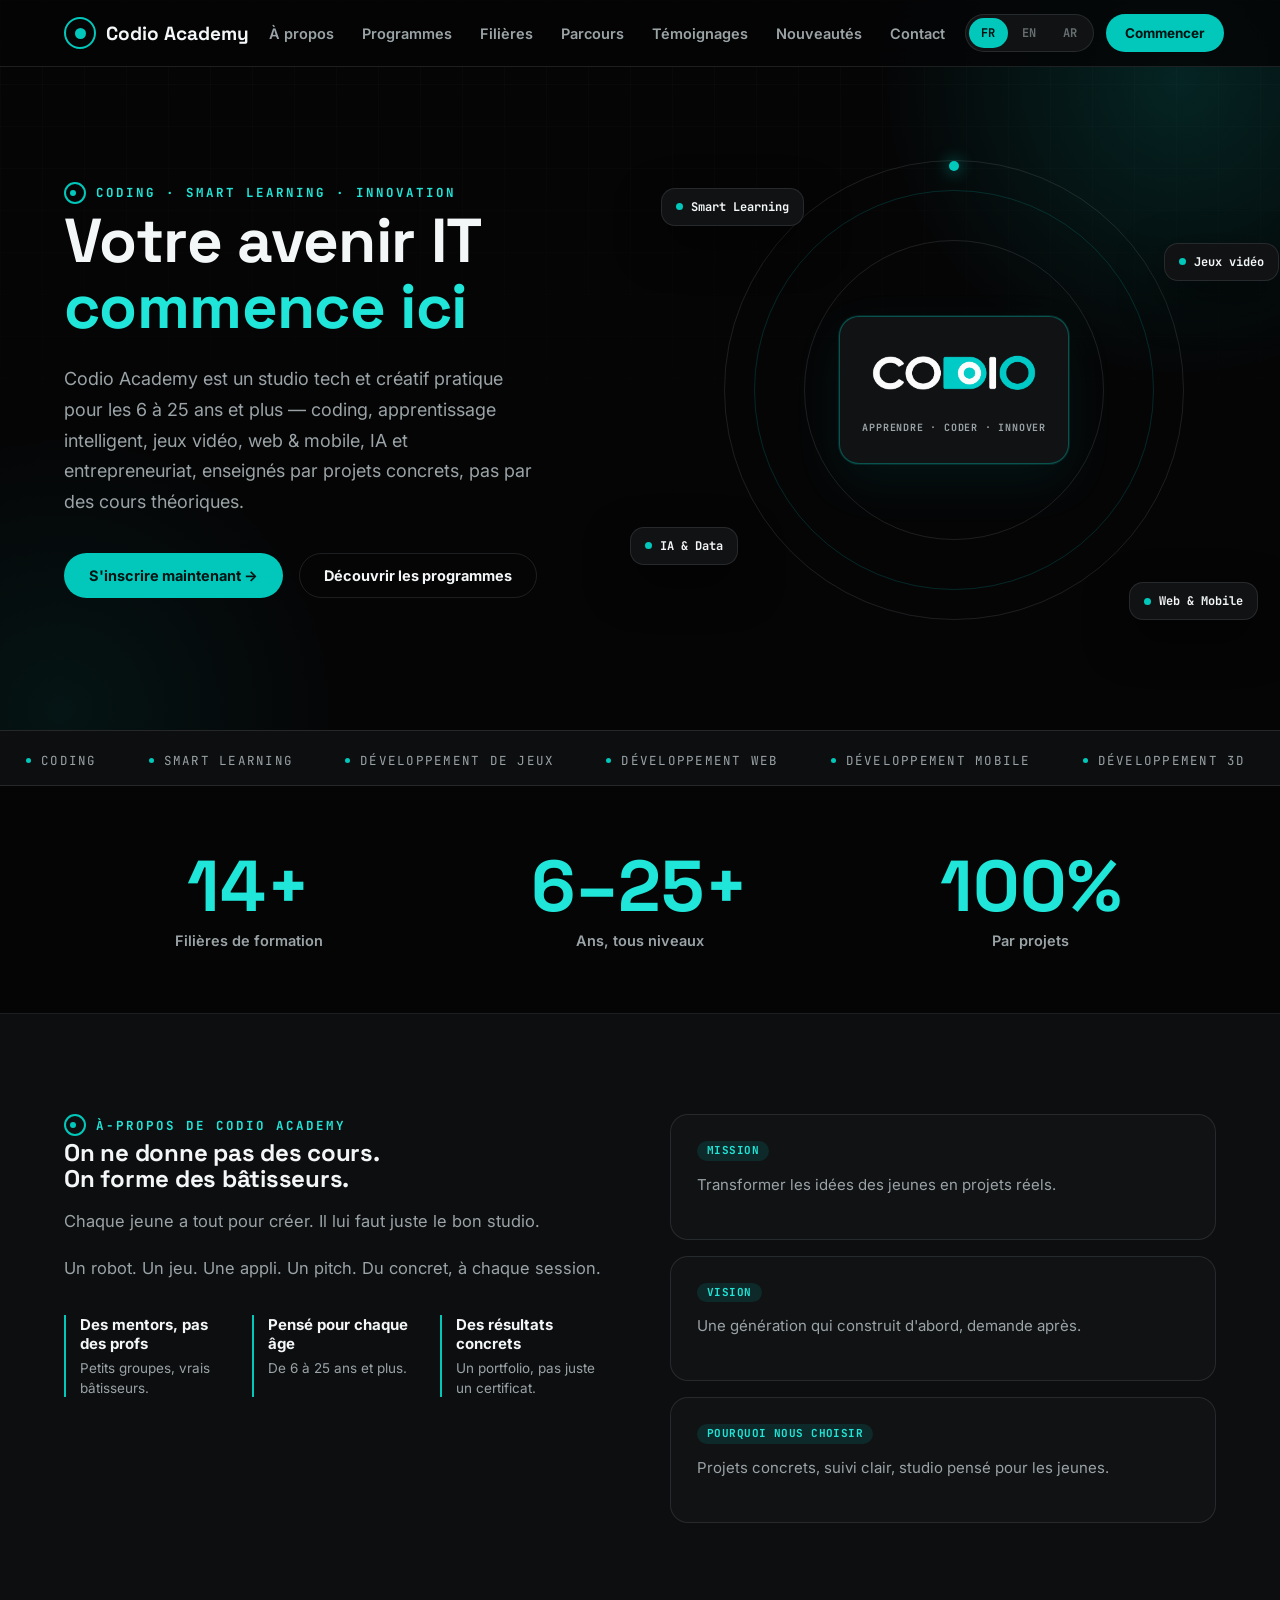
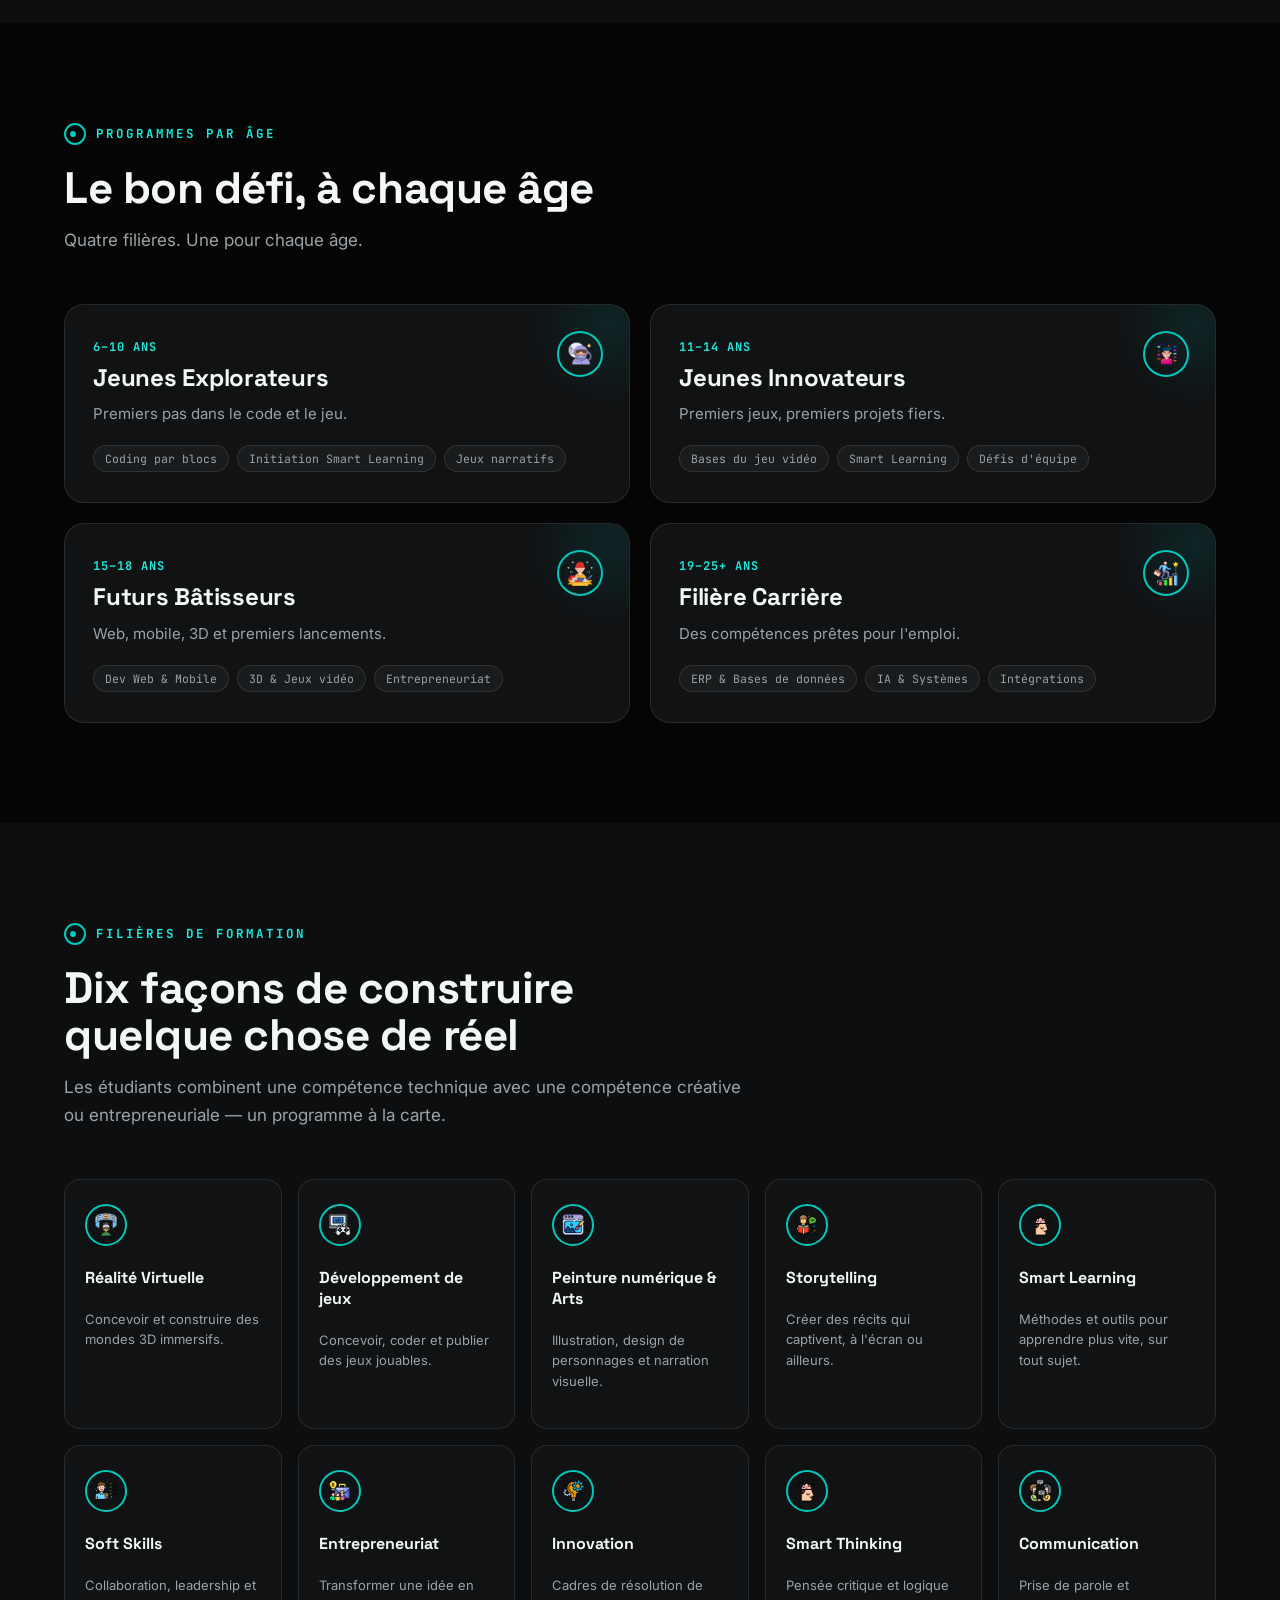
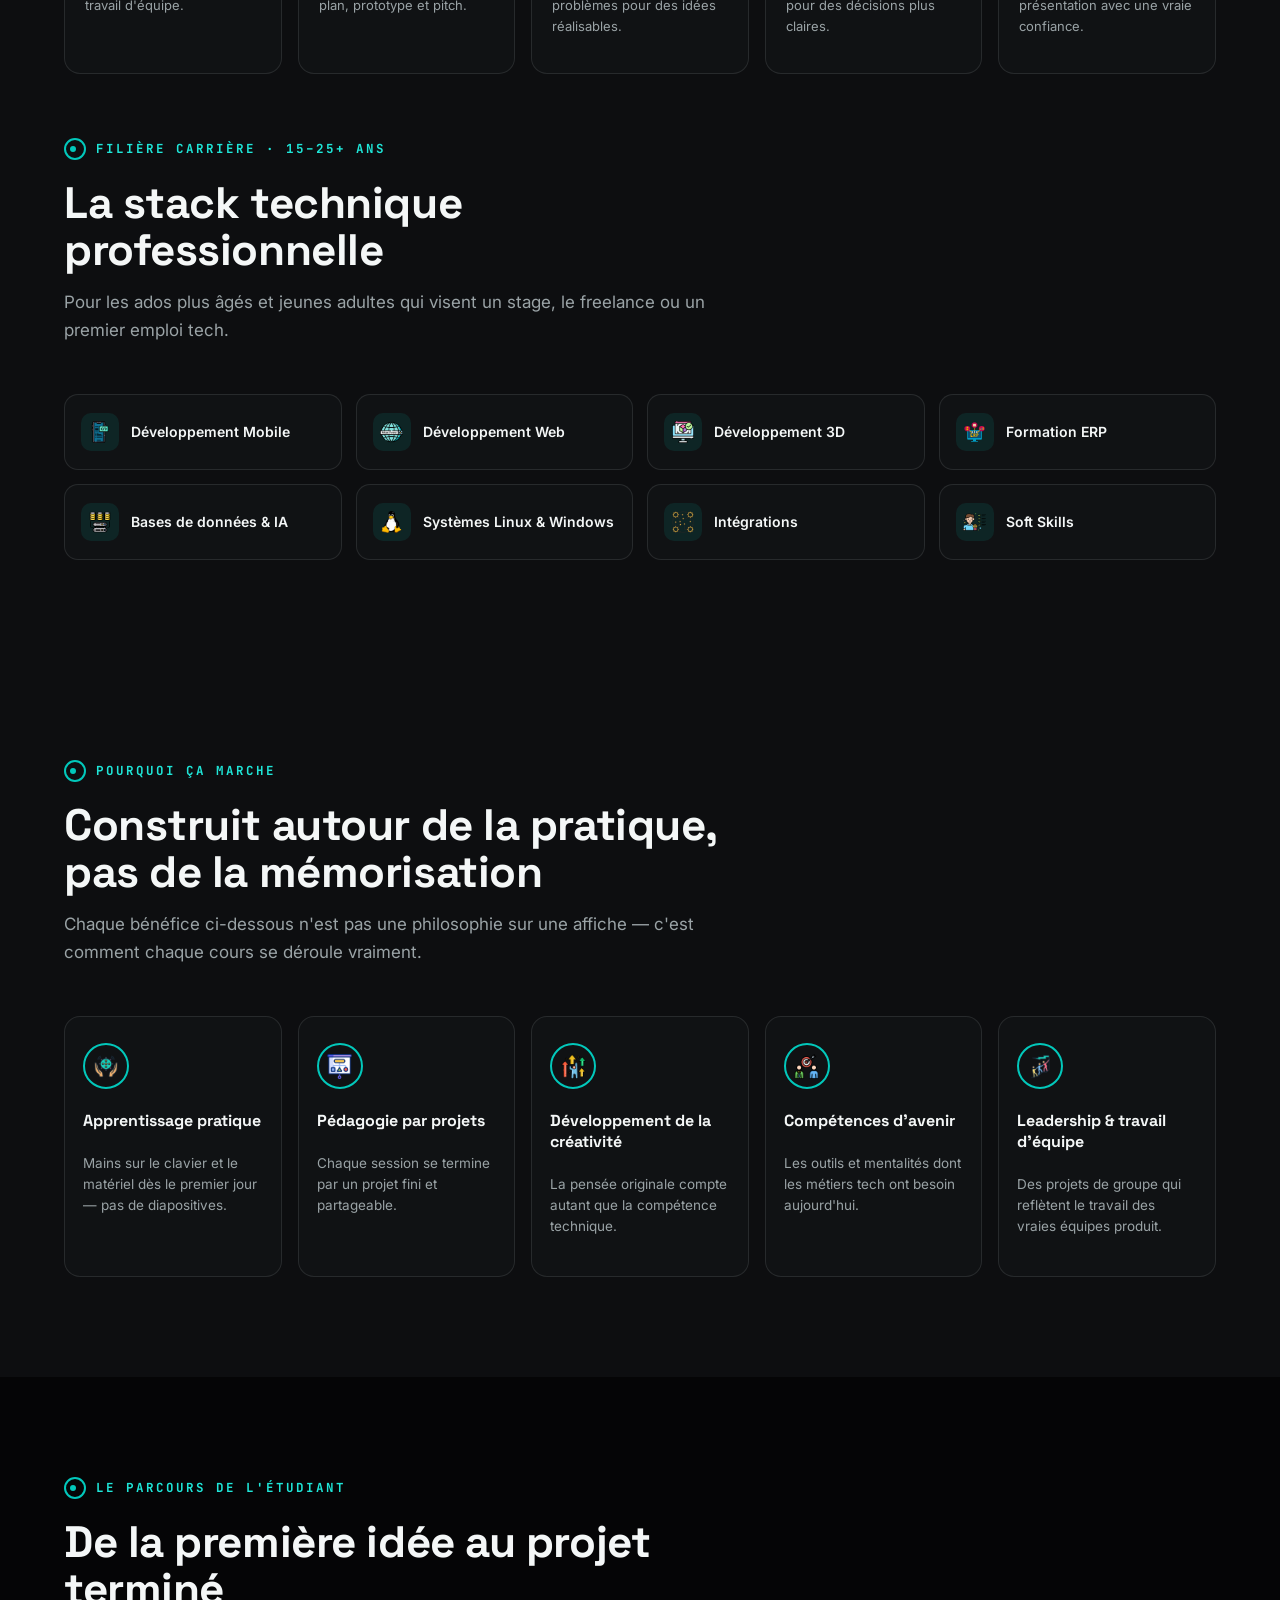
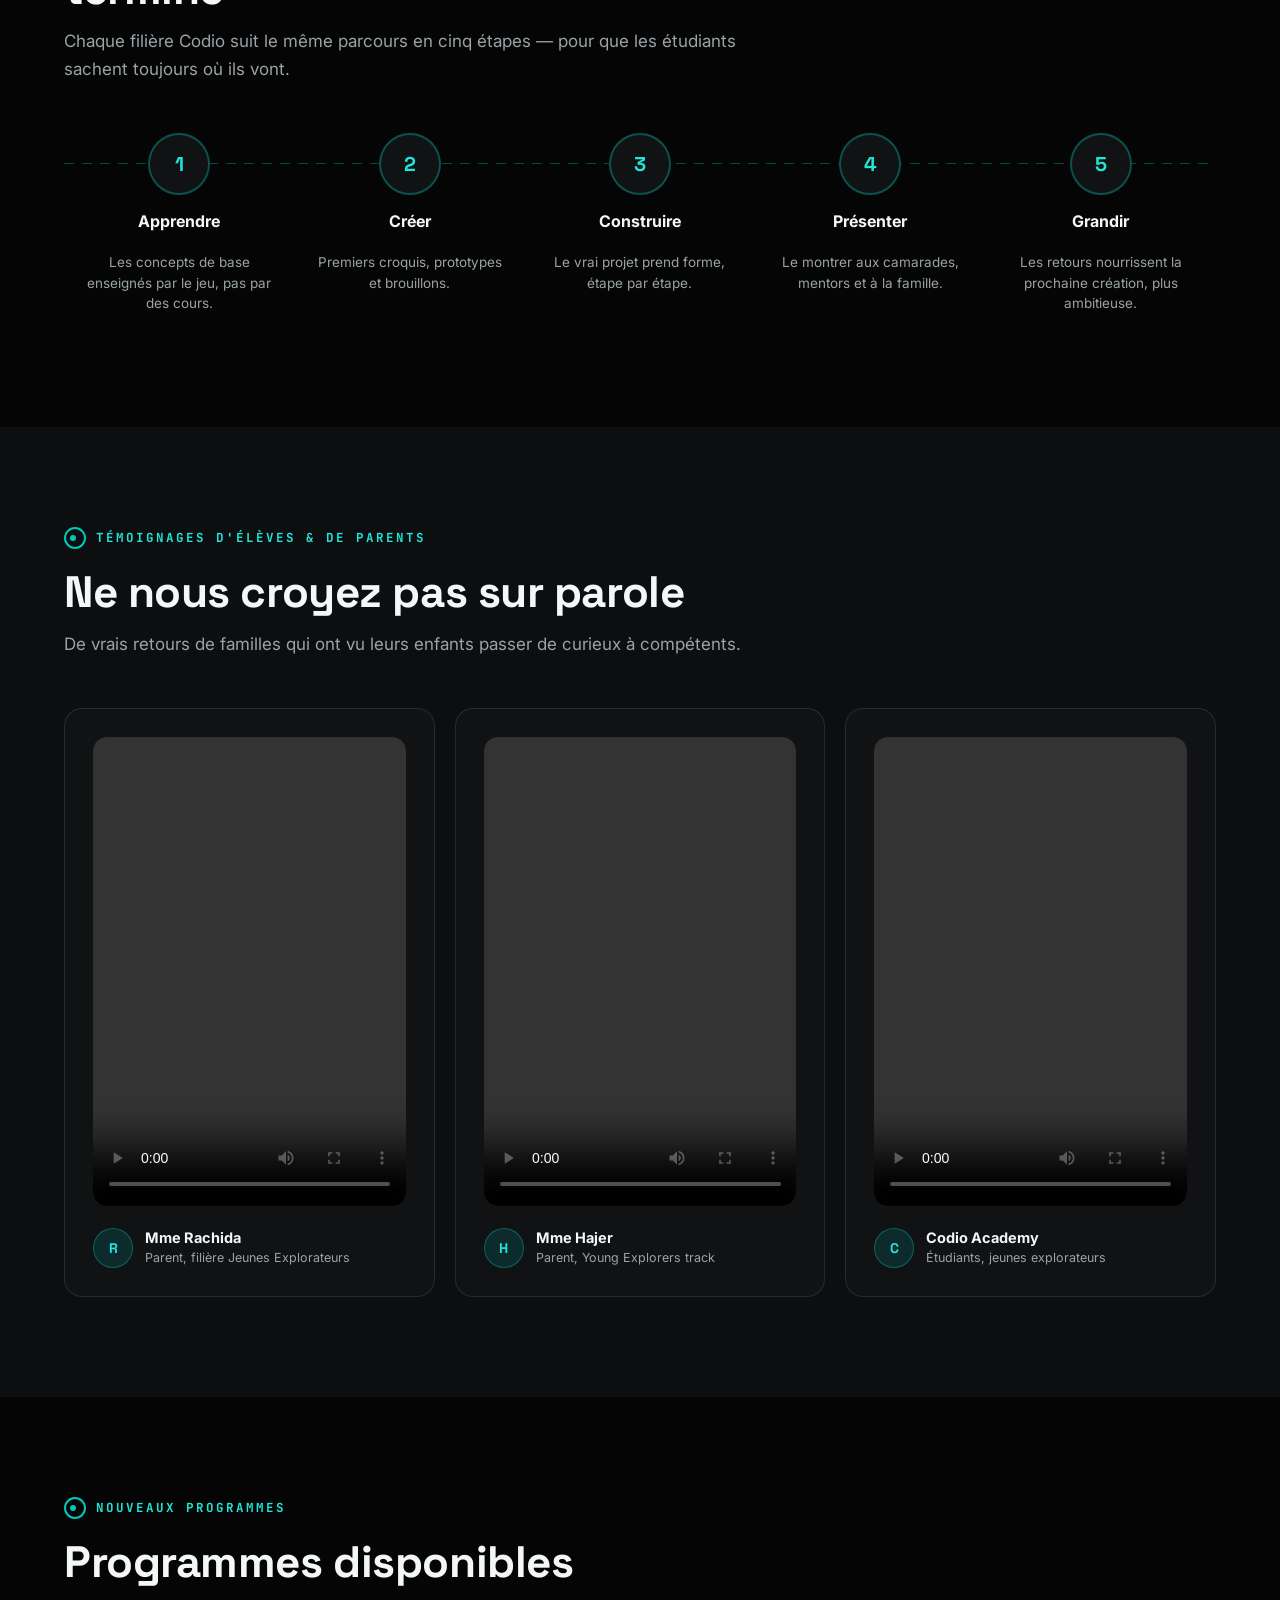
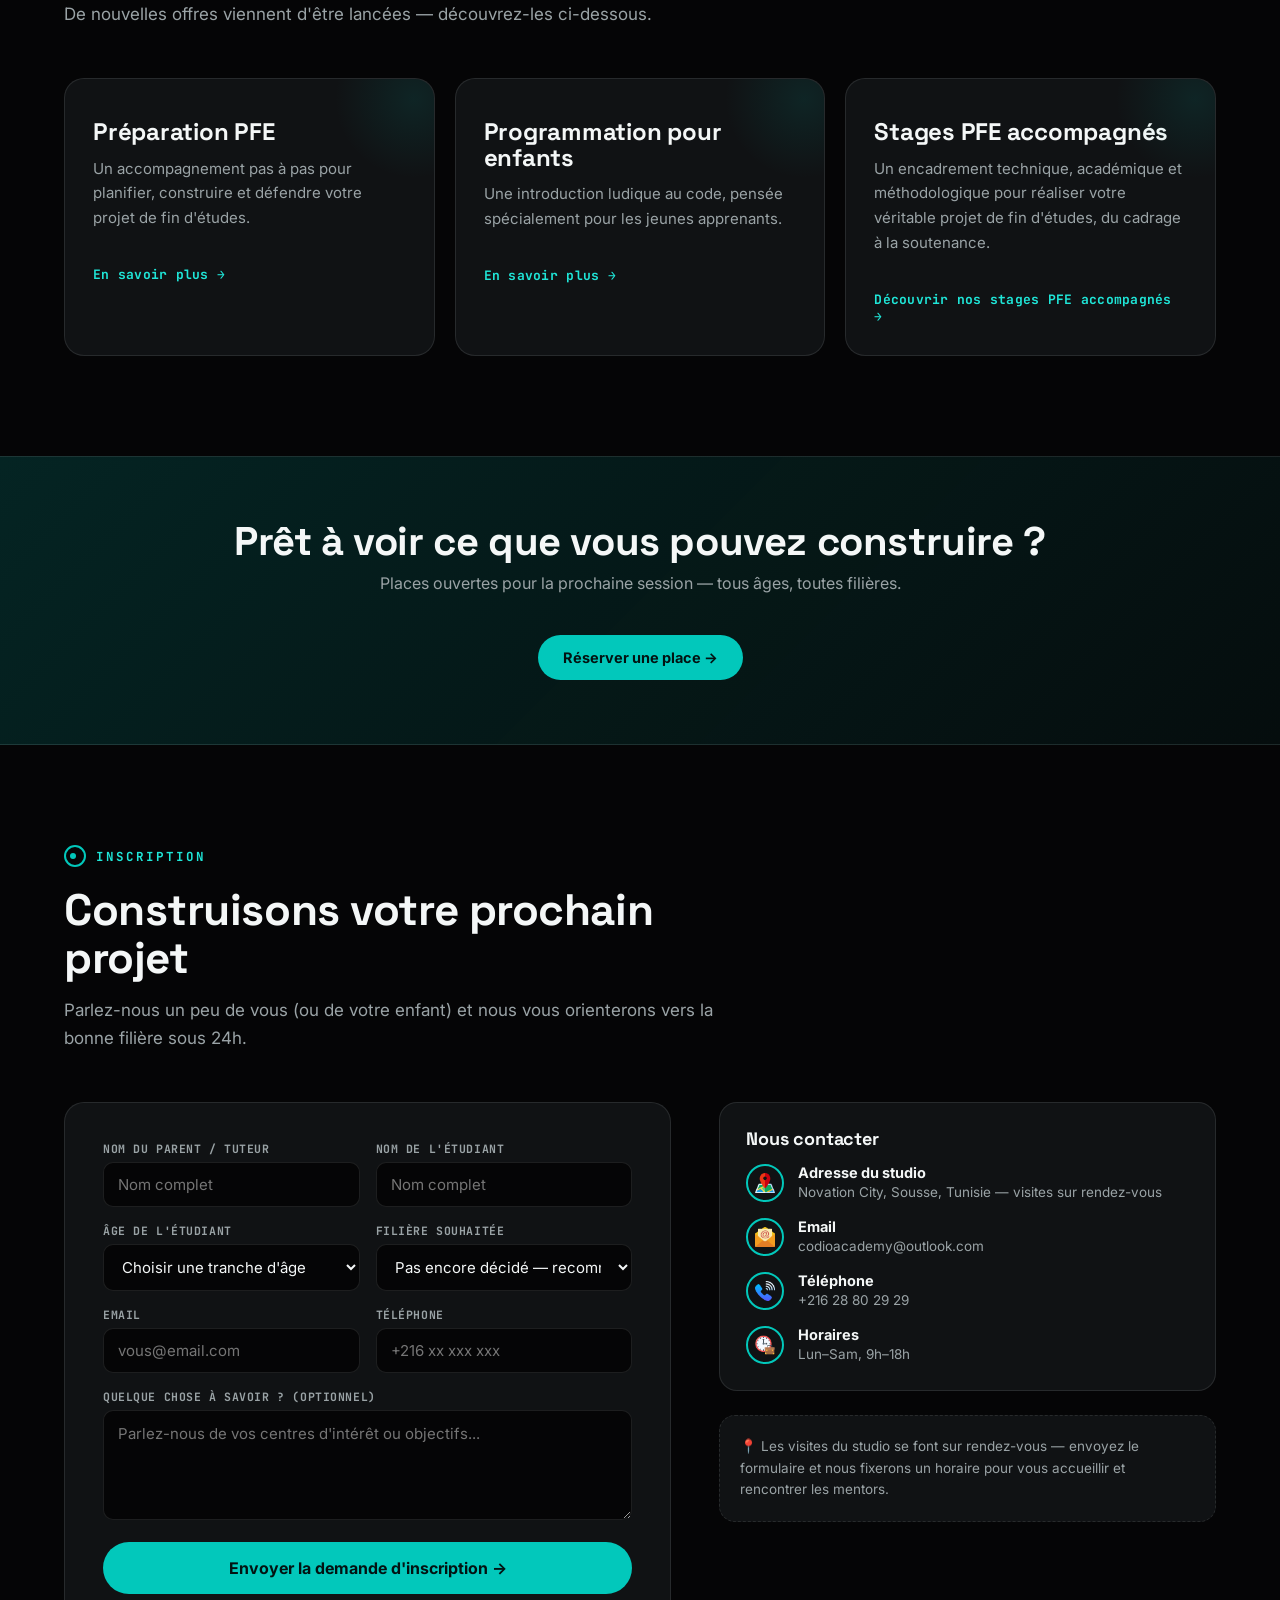
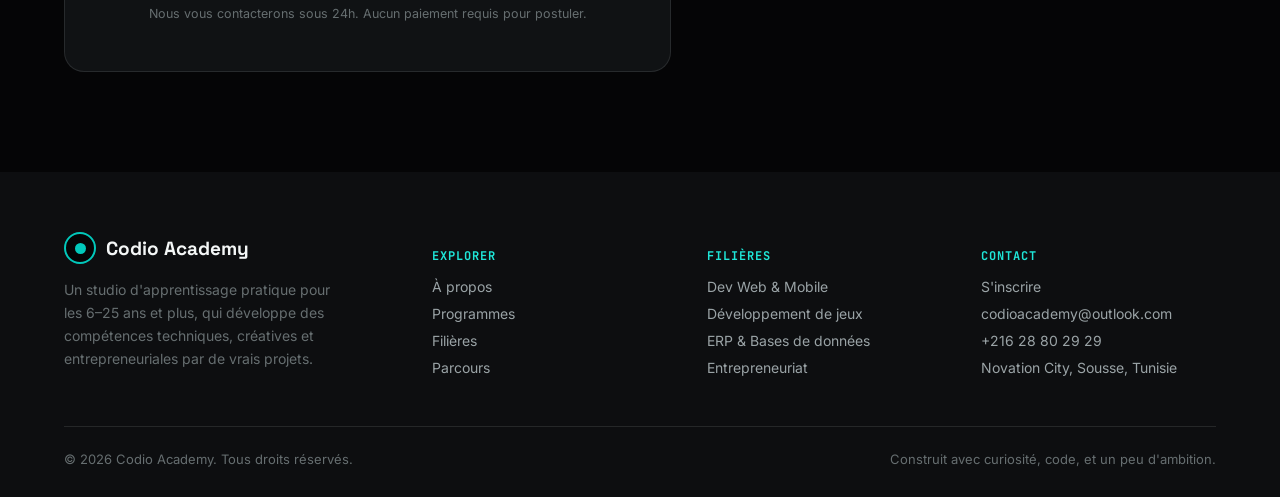
==== index.html @ 14548f7d "Initial clean commit - Codio Academy website" ====
<!DOCTYPE html>
<html lang="fr" dir="ltr">
<head>
<meta charset="UTF-8">
<meta name="viewport" content="width=device-width, initial-scale=1.0">
<title data-i18n="meta.title">Codio Academy — Learn. Code. Innovate.</title>
<meta name="description" data-i18n-content="meta.desc" content="Codio Academy: votre avenir IT commence ici. Coding, apprentissage intelligent, jeux vidéo, dev web/mobile, ERP, IA, soft skills — pour enfants, ados et jeunes adultes.">

<link rel="preconnect" href="https://fonts.googleapis.com">
<link rel="preconnect" href="https://fonts.gstatic.com" crossorigin>
<link href="https://fonts.googleapis.com/css2?family=Space+Grotesk:wght@500;600;700&family=Inter:wght@400;500;600;700;800&family=JetBrains+Mono:wght@500;700&family=Tajawal:wght@500;700;800&display=swap" rel="stylesheet">

<link rel="stylesheet" href="css/style.css">
</head>
<body>

<!-- ============ NAV ============ -->
<nav class="nav">
  <div class="nav-inner">
    <a href="#top" class="logo"><span class="mark"></span>Codio Academy</a>
    <div class="nav-links">
      <a href="#about" data-i18n="nav.about">About</a>
      <a href="#programs" data-i18n="nav.programs">Programs</a>
      <a href="#tracks" data-i18n="nav.tracks">Tracks</a>
      <a href="#journey" data-i18n="nav.journey">Journey</a>
      <a href="#testimonials" data-i18n="nav.stories">Stories</a>
      <a href="#available-programs" data-i18n="nav.avail">New Programs</a>
      <a href="#contact" data-i18n="nav.contact">Contact</a>
    </div>
    <div class="nav-cta">
      <div class="lang-switch" role="group" aria-label="Language switch">
        <button type="button" data-lang="fr" class="active">FR</button>
        <button type="button" data-lang="en">EN</button>
        <button type="button" data-lang="ar">AR</button>
      </div>
      <a href="#contact" class="btn btn-primary btn-sm" data-i18n="nav.cta">Get started</a>
      <button class="burger" id="burgerBtn" aria-label="Open menu" data-i18n-aria="nav.openMenu" aria-expanded="false">
        <span></span><span></span><span></span>
      </button>
    </div>
  </div>
</nav>

<div class="scrim" id="scrim"></div>
<div class="mobile-drawer" id="drawer">
  <button class="drawer-close" id="drawerClose" aria-label="Close menu" data-i18n-aria="nav.closeMenu">✕</button>
  <a href="#about" data-i18n="nav.about">About</a>
  <a href="#programs" data-i18n="nav.programs">Programs</a>
  <a href="#tracks" data-i18n="nav.tracks">Tracks</a>
  <a href="#journey" data-i18n="nav.journey">Journey</a>
  <a href="#testimonials" data-i18n="nav.stories">Stories</a>
  <a href="#available-programs" data-i18n="nav.avail">New Programs</a>
  <a href="#contact" data-i18n="nav.contact">Contact</a>
</div>

<!-- ============ HERO ============ -->
<header class="hero" id="top">
  <div class="grid-overlay" aria-hidden="true"></div>
  <div class="hero-glow" aria-hidden="true"></div>
  <div class="hero-glow-2" aria-hidden="true"></div>
  <div class="wrap hero-grid">
    <div>
      <span class="eyebrow" data-i18n="hero.eyebrow">Coding · Learning · Innovation</span>
      <h1 data-i18n="hero.title">Your IT future <span class="hl">starts here</span></h1>
      <p class="hero-lead" data-i18n="hero.lead">Apprendre en faisant. Coding, jeux, web, IA — pour tous les âges.</p>
      <div class="hero-ctas">
        <a href="#contact" class="btn btn-primary" data-i18n="hero.cta1">Enroll now →</a>
        <a href="#programs" class="btn btn-ghost" data-i18n="hero.cta2">Explore programs</a>
      </div>
    </div>
    <div class="hero-visual" aria-hidden="true">
      <div class="orbit-ring or-1"></div>
      <div class="orbit-ring or-2"></div>
      <div class="orbit-ring or-3"><div class="orbit-dot"></div></div>
      <div class="hero-card-stack">
        <div class="hero-wordmark-card">
          <img src="images/logo.png" alt="Codio Academy">
          <span data-i18n="hero.tagline">Learn · Code · Innovate</span>
        </div>
      </div>
      <div class="float-chip fc1"><span class="dot"></span><span data-i18n="hero.chip1">Entrepreneurship</span></div>
      <div class="float-chip fc2"><span class="dot"></span><span data-i18n="hero.chip2">Game Dev</span></div>
      <div class="float-chip fc3"><span class="dot"></span><span data-i18n="hero.chip3">AI &amp; Data</span></div>
      <div class="float-chip fc4"><span class="dot"></span><span data-i18n="hero.chip4">Web &amp; Mobile</span></div>
    </div>
  </div>
</header>

<div class="marquee" aria-hidden="true">
  <div class="marquee-track">
    <span data-i18n="m1">Coding</span><span data-i18n="m2">Entrepreneurship</span><span data-i18n="m3">Game Development</span><span data-i18n="m4">Web Development</span><span data-i18n="m5">Mobile Development</span><span data-i18n="m6">3D Development</span><span data-i18n="m7">ERP Training</span><span data-i18n="m8">Databases &amp; AI</span><span data-i18n="m9">Linux &amp; Windows Systems</span><span data-i18n="m10">Integrations</span><span data-i18n="m11">Entrepreneurship</span><span data-i18n="m12">Soft Skills</span>
    <span data-i18n="m1">Coding</span><span data-i18n="m2">Entrepreneurship</span><span data-i18n="m3">Game Development</span><span data-i18n="m4">Web Development</span><span data-i18n="m5">Mobile Development</span><span data-i18n="m6">3D Development</span><span data-i18n="m7">ERP Training</span><span data-i18n="m8">Databases &amp; AI</span><span data-i18n="m9">Linux &amp; Windows Systems</span><span data-i18n="m10">Integrations</span><span data-i18n="m11">Entrepreneurship</span><span data-i18n="m12">Soft Skills</span>
  </div></div>

<section class="stats-strip">
  <div class="wrap stats-row">
    <div class="stat-item reveal"><strong data-i18n="hero.meta1n">14+</strong><span data-i18n="hero.meta1l">Learning tracks</span></div>
    <div class="stat-item reveal"><strong data-i18n="hero.meta2n">6–25+</strong><span data-i18n="hero.meta2l">Years, every stage</span></div>
    <div class="stat-item reveal"><strong data-i18n="hero.meta3n">100%</strong><span data-i18n="hero.meta3l">Project-based</span></div>
  </div>
</section>

<!-- ============ ABOUT ============ -->
<section class="about" id="about">
  <div class="wrap">
    <div class="about-grid">
      <div class="about-copy reveal">
        <span class="eyebrow" data-i18n="about.eyebrow">About Codio Academy</span>
        <h2 data-i18n="about.h2">We don't teach lessons.<br>We build builders.</h2>
        <p data-i18n="about.p1">Codio Academy started with one belief: every learner has the raw material to become a creator — they just need the right studio, the right tools, and mentors who take their ideas seriously.</p>
        <p data-i18n="about.p2">We blend technology, creativity and entrepreneurship into one hands-on curriculum where students don't just learn how things work — they build things that work. A robot. A playable game. A working app. A pitch deck. Real output, every term.</p>
        <div class="why-row">
          <div class="why-item"><strong data-i18n="about.why1t">Mentors, not lecturers</strong><span data-i18n="about.why1d">Small groups guided by builders who ship real projects themselves.</span></div>
          <div class="why-item"><strong data-i18n="about.why2t">Made for every age</strong><span data-i18n="about.why2d">Curriculum that grows in depth from age 6 all the way to 25+.</span></div>
          <div class="why-item"><strong data-i18n="about.why3t">Outcomes you can see</strong><span data-i18n="about.why3d">Every track ends in a portfolio piece, not just a certificate.</span></div>
        </div>
      </div>
      <div class="mv-cards reveal">
        <div class="mv-card">
          <h3><span class="tag" data-i18n="about.mission">Mission</span></h3>
          <p data-i18n="about.missionP">To equip the next generation with the technical, creative and entrepreneurial skills to turn their ideas into real, working projects — and the confidence to keep building beyond the classroom.</p>
        </div>
        <div class="mv-card">
          <h3><span class="tag" data-i18n="about.vision">Vision</span></h3>
          <p data-i18n="about.visionP">A generation of young creators, founders and innovators across the region who learned to build first, and ask permission second.</p>
        </div>
        <div class="mv-card">
          <h3><span class="tag" data-i18n="about.why">Why families choose us</span></h3>
          <p data-i18n="about.whyP">Project-based terms, age-matched tracks, transparent progress updates for parents, and a studio environment built specifically for young creators — not a scaled-down adult classroom.</p>
        </div>
      </div>
    </div>
  </div>
</section>

<!-- ============ PROGRAMS BY AGE ============ -->
<section id="programs">
  <div class="wrap">
    <div class="section-head reveal">
      <span class="eyebrow" data-i18n="prog.eyebrow">Programs by age group</span>
      <h2 data-i18n="prog.h2">The right challenge, at every age</h2>
      <p data-i18n="prog.p">Four tracks, each rebuilt from the ground up for how that age actually learns best — from first clicks to job-ready skills.</p>
    </div>
    <div class="programs-row">
      <div class="prog-card reveal">
        <span class="ring-ico"><img src="images/kids-explorers.png" alt="" loading="lazy"></span>
        <span class="prog-age" data-i18n="prog.c1age">Ages 6–10</span>
        <h3 data-i18n="prog.c1title">Young Explorers</h3>
        <p data-i18n="prog.c1p">Playful first steps into code, Entrepreneurship and storytelling. Big imagination, simple tools, lots of color and lots of "I made this!" moments.</p>
        <div class="prog-tags">
          <span data-i18n="prog.c1t1">Block coding</span><span data-i18n="prog.c1t2">Intro Entrepreneurship</span><span data-i18n="prog.c1t3">Story games</span>
        </div>
      </div>
      <div class="prog-card reveal">
        <span class="ring-ico"><img src="images/young-innovators.png" alt="" loading="lazy"></span>
        <span class="prog-age" data-i18n="prog.c2age">Ages 11–14</span>
        <h3 data-i18n="prog.c2title">Young Innovators</h3>
        <p data-i18n="prog.c2p">Real coding, first game builds, and first Entrepreneurship challenges. Pre-teens start shipping things they're genuinely proud to show friends.</p>
        <div class="prog-tags">
          <span data-i18n="prog.c2t1">Game dev basics</span><span data-i18n="prog.c2t2">Entrepreneurship</span><span data-i18n="prog.c2t3">Team challenges</span>
        </div>
      </div>
      <div class="prog-card reveal">
        <span class="ring-ico"><img src="images/future-builders.png" alt="" loading="lazy"></span>
        <span class="prog-age" data-i18n="prog.c3age">Ages 15–18</span>
        <h3 data-i18n="prog.c3title">Future Builders</h3>
        <p data-i18n="prog.c3p">Web &amp; mobile development, 3D and game dev, first databases — plus the soft skills and entrepreneurship mindset that turn ideas into real launches.</p>
        <div class="prog-tags">
          <span data-i18n="prog.c3t1">Web &amp; Mobile Dev</span><span data-i18n="prog.c3t2">3D &amp; Game Dev</span><span data-i18n="prog.c3t3">Entrepreneurship</span>
        </div>
      </div>
      <div class="prog-card reveal">
        <span class="ring-ico"><img src="images/career-track.png" alt="" loading="lazy"></span>
        <span class="prog-age" data-i18n="prog.c4age">Ages 19–25+</span>
        <h3 data-i18n="prog.c4title">Career Track</h3>
        <p data-i18n="prog.c4p">Job-ready technical depth: ERP systems, databases &amp; AI, Linux/Windows administration, system integrations — built for internships, freelancing, and first hires.</p>
        <div class="prog-tags">
          <span data-i18n="prog.c4t1">ERP &amp; Databases</span><span data-i18n="prog.c4t2">AI &amp; Systems</span><span data-i18n="prog.c4t3">Integrations</span>
        </div>
      </div>
    </div>
  </div>
</section>

<!-- ============ TRACKS ============ -->
<section class="about" id="tracks">
  <div class="wrap">
    <div class="section-head reveal">
      <span class="eyebrow" data-i18n="tracks.eyebrow">Learning tracks</span>
      <h2 data-i18n="tracks.h2">Ten ways to build something real</h2>
      <p data-i18n="tracks.p">Students mix a technical skill with a creative or entrepreneurial one — a build-your-own curriculum.</p>
    </div>
    <div class="tracks-grid">
      <div class="track-card reveal"><span class="ring-ico"><img src="images/virtual-reality.png" alt="" loading="lazy"></span><h4 data-i18n="tracks.t1">Virtual Reality</h4><p data-i18n="tracks.t1d">Design and build immersive 3D worlds and experiences.</p></div>
      <div class="track-card reveal"><span class="ring-ico"><img src="images/game-development.png" alt="" loading="lazy"></span><h4 data-i18n="tracks.t2">Game Development</h4><p data-i18n="tracks.t2d">Design, code, and ship playable games from scratch.</p></div>
      <div class="track-card reveal"><span class="ring-ico"><img src="images/digital-painting.png" alt="" loading="lazy"></span><h4 data-i18n="tracks.t3">Digital Painting &amp; Arts</h4><p data-i18n="tracks.t3d">Illustration, character design, and creative visual storytelling.</p></div>
      <div class="track-card reveal"><span class="ring-ico"><img src="images/storytelling.png" alt="" loading="lazy"></span><h4 data-i18n="tracks.t4">Storytelling</h4><p data-i18n="tracks.t4d">Craft narratives that hook an audience, on screen or off.</p></div>
      <div class="track-card reveal"><span class="ring-ico"><img src="images/smart-thinking.png" alt="" loading="lazy"></span><h4 data-i18n="tracks.t5">Smart Learning</h4><p data-i18n="tracks.t5d">Study methods and tools that make learning anything faster.</p></div>
      <div class="track-card reveal"><span class="ring-ico"><img src="images/soft-skills.png" alt="" loading="lazy"></span><h4 data-i18n="tracks.t6">Soft Skills</h4><p data-i18n="tracks.t6d">Collaboration, leadership, and working well with others.</p></div>
      <div class="track-card reveal"><span class="ring-ico"><img src="images/entrepreneurship.png" alt="" loading="lazy"></span><h4 data-i18n="tracks.t7">Entrepreneurship</h4><p data-i18n="tracks.t7d">Turn an idea into a plan, a prototype, and a pitch.</p></div>
      <div class="track-card reveal"><span class="ring-ico"><img src="images/innovation.png" alt="" loading="lazy"></span><h4 data-i18n="tracks.t8">Innovation</h4><p data-i18n="tracks.t8d">Problem-solving frameworks for original, workable ideas.</p></div>
      <div class="track-card reveal"><span class="ring-ico"><img src="images/smart-thinking.png" alt="" loading="lazy"></span><h4 data-i18n="tracks.t9">Smart Thinking</h4><p data-i18n="tracks.t9d">Critical thinking and logic for sharper decisions.</p></div>
      <div class="track-card reveal"><span class="ring-ico"><img src="images/communication-skills.png" alt="" loading="lazy"></span><h4 data-i18n="tracks.t10">Communication Skills</h4><p data-i18n="tracks.t10d">Public speaking and presenting with real confidence.</p></div>
    </div>

    <div class="section-head reveal" style="margin-top:64px;">
      <span class="eyebrow" data-i18n="stack.eyebrow">Career track · Ages 15–25+</span>
      <h2 data-i18n="stack.h2">The professional tech stack</h2>
      <p data-i18n="stack.p">For older teens and young adults heading into internships, freelancing, or their first tech job.</p>
    </div>
    <div class="stack-grid">
      <div class="stack-chip reveal"><span class="ico"><img src="images/mobile-development.png" alt="" loading="lazy"></span><span data-i18n="stack.s1">Mobile Development</span></div>
      <div class="stack-chip reveal"><span class="ico"><img src="images/web-development.png" alt="" loading="lazy"></span><span data-i18n="stack.s2">Web Development</span></div>
      <div class="stack-chip reveal"><span class="ico"><img src="images/3d-development.png" alt="" loading="lazy"></span><span data-i18n="stack.s3">3D Development</span></div>
      <div class="stack-chip reveal"><span class="ico"><img src="images/erp-training.png" alt="" loading="lazy"></span><span data-i18n="stack.s4">ERP Training</span></div>
      <div class="stack-chip reveal"><span class="ico"><img src="images/databases-ia.png" alt="" loading="lazy"></span><span data-i18n="stack.s5">Databases &amp; AI</span></div>
      <div class="stack-chip reveal"><span class="ico"><img src="images/operating-systems.png" alt="" loading="lazy"></span><span data-i18n="stack.s6">Linux &amp; Windows Systems</span></div>
      <div class="stack-chip reveal"><span class="ico"><img src="images/integrations.png" alt="" loading="lazy"></span><span data-i18n="stack.s7">Integrations</span></div>
      <div class="stack-chip reveal"><span class="ico"><img src="images/soft-skills.png" alt="" loading="lazy"></span><span data-i18n="stack.s8">Soft Skills</span></div>
    </div>
  </div>
</section>

<!-- ============ BENEFITS ============ -->
<section class="benefits">
  <div class="wrap">
    <div class="section-head reveal">
      <span class="eyebrow" data-i18n="ben.eyebrow">Why it works</span>
      <h2 data-i18n="ben.h2">Built around doing, not memorizing</h2>
      <p data-i18n="ben.p">Every benefit below isn't a teaching philosophy on a poster — it's how every single class actually runs.</p>
    </div>
    <div class="benefit-grid">
      <div class="benefit-card reveal"><span class="ring-ico"><img src="images/hands-on-learning.png" alt="" loading="lazy"></span><h4 data-i18n="ben.b1">Hands-on learning</h4><p data-i18n="ben.b1d">Hands on keyboards and hardware from day one — not slides.</p></div>
      <div class="benefit-card reveal"><span class="ring-ico"><img src="images/project-based-education.png" alt="" loading="lazy"></span><h4 data-i18n="ben.b2">Project-based education</h4><p data-i18n="ben.b2d">Every term ends with a finished, shareable project.</p></div>
      <div class="benefit-card reveal"><span class="ring-ico"><img src="images/creativity-development.png" alt="" loading="lazy"></span><h4 data-i18n="ben.b3">Creativity development</h4><p data-i18n="ben.b3d">Original thinking is graded as highly as technical skill.</p></div>
      <div class="benefit-card reveal"><span class="ring-ico"><img src="images/future-ready-skills.png" alt="" loading="lazy"></span><h4 data-i18n="ben.b4">Future-ready skills</h4><p data-i18n="ben.b4d">The exact tools and mindsets today's tech careers need.</p></div>
      <div class="benefit-card reveal"><span class="ring-ico"><img src="images/leadership-teamwork.png" alt="" loading="lazy"></span><h4 data-i18n="ben.b5">Leadership &amp; teamwork</h4><p data-i18n="ben.b5d">Group builds that mirror how real product teams work.</p></div>
    </div>
  </div>
</section>

<!-- ============ STUDENT JOURNEY ============ -->
<section id="journey">
  <div class="wrap">
    <div class="section-head reveal">
      <span class="eyebrow" data-i18n="journey.eyebrow">The student journey</span>
      <h2 data-i18n="journey.h2">From first idea to finished project</h2>
      <p data-i18n="journey.p">Every Codio track follows the same five-step arc — so students always know what's next, and what they're working toward.</p>
    </div>
    <div class="journey-row">
      <div class="journey-line" aria-hidden="true"></div>
      <div class="journey-step reveal"><div class="journey-num">1</div><h4 data-i18n="journey.s1">Learn</h4><p data-i18n="journey.s1d">Core concepts taught through play, not lectures.</p></div>
      <div class="journey-step reveal"><div class="journey-num">2</div><h4 data-i18n="journey.s2">Create</h4><p data-i18n="journey.s2d">First sketches, prototypes and rough drafts.</p></div>
      <div class="journey-step reveal"><div class="journey-num">3</div><h4 data-i18n="journey.s3">Build</h4><p data-i18n="journey.s3d">The real project takes shape, piece by piece.</p></div>
      <div class="journey-step reveal"><div class="journey-num">4</div><h4 data-i18n="journey.s4">Present</h4><p data-i18n="journey.s4d">Show it to classmates, mentors, and family.</p></div>
      <div class="journey-step reveal"><div class="journey-num">5</div><h4 data-i18n="journey.s5">Grow</h4><p data-i18n="journey.s5d">Feedback fuels the next, more ambitious build.</p></div>
    </div>
  </div>
</section>

<!-- ============ TESTIMONIALS ============ -->
<section class="testimonials" id="testimonials">
  <div class="wrap">
    <div class="section-head reveal">
      <span class="eyebrow" data-i18n="testi.eyebrow">Student &amp; parent stories</span>
      <h2 data-i18n="testi.h2">Don't take our word for it</h2>
      <p data-i18n="testi.p">Real feedback from families who've watched their kids go from curious to capable.</p>
    </div>
    <div class="testi-row">
      <div class="testi-card reveal">
        <div class="testi-video-wrap">
          <video class="testi-video" controls preload="metadata" playsinline>
            <source src="videos/story1.mov" type="video/mp4">
          </video>
        </div>
        <div class="testi-person">
          <div class="testi-avatar">R</div>
          <div><strong data-i18n="testi.p1n">Mme Rachida</strong><span data-i18n="testi.p1r">Parent, Young Explorers track</span></div>
        </div>
      </div>
      <div class="testi-card reveal">
        <div class="testi-video-wrap">
          <video class="testi-video" controls preload="metadata" playsinline>
            <source src="videos/story2.mov" type="video/mp4">
          </video>
        </div>
        <div class="testi-person">
          <div class="testi-avatar">H</div>
          <div><strong data-i18n="testi.p2n">Mme Hajer</strong><span data-i18n="testi.p2r">Parent, Young Explorers track</span></div>
        </div>
      </div>
      <div class="testi-card reveal">
        <div class="testi-video-wrap">
          <video class="testi-video" controls preload="metadata" playsinline>
            <source src="videos/story3.mov" type="video/mp4">
          </video>
        </div>
        <div class="testi-person">
          <div class="testi-avatar">C</div>
          <div><strong data-i18n="testi.p3n">Codio Academy</strong><span data-i18n="testi.p3r">Students, Young Explorers track</span></div>
        </div>
      </div>
    </div>
  </div>
</section>

<!-- ============ AVAILABLE PROGRAMS ============ -->
<section id="available-programs">
  <div class="wrap">
    <div class="section-head reveal">
      <span class="eyebrow" data-i18n="avail.eyebrow">New programs</span>
      <h2 data-i18n="avail.h2">Available Programs</h2>
      <p data-i18n="avail.p">Two new programs just launched — explore them below.</p>
    </div>
    <div class="programs-row avail-row">
      <a class="prog-card avail-card reveal" href="pages/pfe-before-pfe.html">
        <h3 data-i18n="avail.c1title">PFE Preparation</h3>
        <p data-i18n="avail.c1desc">Guided, hands-on support to plan, build and defend your final-year project.</p>
        <span class="avail-cta" data-i18n="avail.cta">Learn more →</span>
      </a>
      <a class="prog-card avail-card reveal" href="pages/programming-for-kids.html">
        <h3 data-i18n="avail.c2title">Programming for Kids</h3>
        <p data-i18n="avail.c2desc">A playful introduction to code, built just for young learners.</p>
        <span class="avail-cta" data-i18n="avail.cta">Learn more →</span>
      </a>
      <a class="prog-card avail-card reveal" href="pages/internship-2026.html">
        <h3 data-i18n="avail.c3title">Stages PFE accompagnés</h3>
        <p data-i18n="avail.c3desc">Un encadrement technique, académique et méthodologique pour réaliser votre véritable projet de fin d'études, du cadrage à la soutenance.</p>
        <span class="avail-cta" data-i18n="avail.c3cta">Découvrir nos stages PFE accompagnés →</span>
      </a>
    </div>
  </div>
</section>

<!-- ============ CTA STRIP ============ -->
<section class="cta-strip">
  <div class="wrap">
    <h2 data-i18n="ctaStrip.h2">Ready to see what you can build?</h2>
    <p data-i18n="ctaStrip.p">Spots open now for the next term — every age, every track.</p>
    <a href="#contact" class="btn btn-primary" data-i18n="ctaStrip.cta">Reserve a spot →</a>
  </div>
</section>

<!-- ============ CONTACT ============ -->
<section id="contact">
  <div class="wrap">
    <div class="section-head reveal">
      <span class="eyebrow" data-i18n="contact.eyebrow">Enroll now</span>
      <h2 data-i18n="contact.h2">Let's build your next project</h2>
      <p data-i18n="contact.p">Tell us a bit about yourself (or your child) and we'll match you to the right track and age group within 24 hours.</p>
    </div>
    <div class="contact-grid">
      <form class="form-card reveal"
      id="enrollForm"
      action="https://formsubmit.co/codioacademy@outlook.com"
      method="POST">

    <!-- Configuration FormSubmit -->
    <input type="hidden" name="_subject" value="Nouvelle demande d'inscription - Codio Academy">
    <input type="hidden" name="_template" value="table">
    <input type="hidden" name="_captcha" value="false">

    <!-- Redirection après envoi -->
    <input type="hidden" name="_next" value="merci.html">

    <!-- Anti-spam -->
    <input type="text" name="_honey" style="display:none">

    <div class="form-row">
        <div class="field">
            <label for="parentName" data-i18n="contact.f1">Parent / Guardian name</label>
            <input id="parentName"
                   name="parentName"
                   type="text"
                   data-i18n-ph="contact.f1ph"
                   placeholder="Full name">
        </div>

        <div class="field">
            <label for="studentName" data-i18n="contact.f2">Student name</label>
            <input id="studentName"
                   name="studentName"
                   type="text"
                   data-i18n-ph="contact.f2ph"
                   placeholder="Full name"
                   required>
        </div>
    </div>

    <div class="form-row">
        <div class="field">
            <label for="age" data-i18n="contact.f3">Student age</label>
            <select id="age" name="age" required>
                <option value="" disabled selected data-i18n="contact.f3opt0">Select age range</option>
                <option value="6-10 years" data-i18n="contact.f3opt1">6–10 years (Young Explorers)</option>
                <option value="11-14 years" data-i18n="contact.f3opt2">11–14 years (Young Innovators)</option>
                <option value="15-18 years" data-i18n="contact.f3opt3">15–18 years (Future Builders)</option>
                <option value="19-25+ years" data-i18n="contact.f3opt4">19–25+ years (Career Track)</option>
            </select>
        </div>

        <div class="field">
            <label for="track" data-i18n="contact.f4">Interested track</label>
            <select id="track" name="track">
                <option value="" data-i18n="contact.f4opt0">Not sure yet — recommend one</option>
                <option value="Virtual Reality" data-i18n="contact.f4opt1">Virtual Reality</option>
                <option value="Game Development" data-i18n="contact.f4opt2">Game Development</option>
                <option value="Digital Painting & Arts" data-i18n="contact.f4opt3">Digital Painting & Arts</option>
                <option value="Storytelling" data-i18n="contact.f4opt4">Storytelling</option>
                <option value="Web & Mobile Development" data-i18n="contact.f4opt5">Web & Mobile Development</option>
                <option value="ERP & Databases" data-i18n="contact.f4opt6">ERP & Databases</option>
                <option value="Entrepreneurship" data-i18n="contact.f4opt7">Entrepreneurship</option>
                <option value="Soft Skills & Communication" data-i18n="contact.f4opt8">Soft Skills & Communication</option>
            </select>
        </div>
    </div>

    <div class="form-row">
        <div class="field">
            <label for="email" data-i18n="contact.f5">Email</label>
            <input id="email"
                   name="email"
                   type="email"
                   data-i18n-ph="contact.f5ph"
                   placeholder="you@email.com"
                   required>
        </div>

        <div class="field">
            <label for="phone" data-i18n="contact.f6">Phone</label>
            <input id="phone"
                   name="phone"
                   type="tel"
                   dir="ltr"
                   placeholder="+216 xx xxx xxx"
                   required>
        </div>
    </div>

    <div class="form-row">
        <div class="field full">
            <label for="message" data-i18n="contact.f7">Anything we should know? (optional)</label>
            <textarea id="message"
                      name="message"
                      rows="3"
                      data-i18n-ph="contact.f7ph"
                      placeholder="Tell us about your interests or goals..."></textarea>
        </div>
    </div>

    <button type="submit" class="btn btn-primary" data-i18n="contact.submit">
        Submit enrollment request →
    </button>

    <p class="form-note" data-i18n="contact.note">
        We'll reach out within 24 hours. No payment required to apply.
    </p>
</form>

      <div class="contact-info reveal">
        <div class="info-block">
          <h3 data-i18n="contact.getInTouch">Get in touch</h3>
          <div class="info-item"><span class="ring-ico"><img src="images/location.png" alt="" loading="lazy"></span><div><strong data-i18n="contact.loc">Studio location</strong><span data-i18n="contact.locV">Tunis, Tunisia — visits by appointment</span></div></div>
          <div class="info-item"><span class="ring-ico"><img src="images/email.png" alt="" loading="lazy"></span><div><strong data-i18n="contact.email">Email</strong><span>codioacademy@outlook.com</span></div></div>
          <div class="info-item"><span class="ring-ico"><img src="images/phone-call.png" alt="" loading="lazy"></span><div><strong data-i18n="contact.phone">Phone</strong><span dir="ltr">+216 28 80 29 29</span></div></div>
          <div class="info-item"><span class="ring-ico"><img src="images/working-time.png" alt="" loading="lazy"></span><div><strong data-i18n="contact.hours">Office hours</strong><span data-i18n="contact.hoursV">Mon–Sat, 9:00–18:00</span></div></div>
        </div>
        <div class="map-note" data-i18n="contact.mapNote">📍 Studio visits are available by appointment — submit the form and we'll set up a time to show you around and meet the mentors.</div>
      </div>
    </div>
  </div>
</section>

<!-- ============ FOOTER ============ -->
<footer>
  <div class="wrap">
    <div class="footer-grid">
      <div class="footer-brand">
        <a href="#top" class="logo"><span class="mark"></span>Codio Academy</a>
        <p data-i18n="footer.tagline">A hands-on learning studio for ages 6–25+, building tech, creative and entrepreneurial skills through real projects.</p>
      </div>
      <div class="footer-col">
        <h4 data-i18n="footer.explore">Explore</h4>
        <a href="#about" data-i18n="nav.about">About us</a>
        <a href="#programs" data-i18n="nav.programs">Programs</a>
        <a href="#tracks" data-i18n="nav.tracks">Tracks</a>
        <a href="#journey" data-i18n="nav.journey">Student journey</a>
      </div>
      <div class="footer-col">
        <h4 data-i18n="footer.tracksH">Tracks</h4>
        <a href="#tracks" data-i18n="footer.t1">Web &amp; Mobile Dev</a>
        <a href="#tracks" data-i18n="footer.t2">Game Development</a>
        <a href="#tracks" data-i18n="footer.t3">ERP &amp; Databases</a>
        <a href="#tracks" data-i18n="footer.t4">Entrepreneurship</a>
      </div>
      <div class="footer-col">
        <h4 data-i18n="footer.contactH">Contact</h4>
        <a href="#contact" data-i18n="footer.enroll">Enroll now</a>
        <span>codioacademy@outlook.com</span>
        <span dir="ltr">+216 28 80 29 29</span>
        <span data-i18n="footer.location">Tunis, Tunisia</span>
      </div>
    </div>
    <div class="footer-bottom">
      <span data-i18n="footer.rights">© 2026 Codio Academy. All rights reserved.</span>
      <span data-i18n="footer.built">Built with curiosity, code, and a little bit of ambition.</span>
    </div>
  </div>
</footer>

<script src="js/i18n.js"></script>
<script src="js/i18n-home.js"></script>
<script src="js/script.js"></script>
</body>
</html>
---- css/style.css ----
/* ============ TOKENS ============ */
:root{
  --bg:#050506;
  --bg-soft:#0D0E10;
  --bg-card:#101214;
  --bg-card-hover:#15171A;
  --ink:#F4F7F7;
  --ink-soft:#9AA3A6;
  --ink-dim:#666E70;
  --teal:#02C8BB;
  --teal-bright:#1FE6D8;
  --teal-deep:#019C92;
  --line:rgba(244,247,247,0.10);
  --line-bright:rgba(2,200,187,0.35);

  --display:"Space Grotesk", sans-serif;
  --body:"Inter", sans-serif;
  --mono:"JetBrains Mono", monospace;
  --arabic:"Tajawal", sans-serif;

  --radius:18px;
  --shadow-glow:0 0 0 1px rgba(2,200,187,0.15), 0 18px 50px rgba(2,200,187,0.08);
  --shadow-pop:0 18px 44px rgba(0,0,0,0.55);
}

*{box-sizing:border-box;}
html{scroll-behavior:smooth;}
body{
  margin:0;
  background:var(--bg);
  color:var(--ink);
  font-family:var(--body);
  -webkit-font-smoothing:antialiased;
  overflow-x:hidden;
}
html[dir="rtl"] body{font-family:var(--arabic);}
img,svg{display:block;max-width:100%;}
a{color:inherit;text-decoration:none;}
ul{margin:0;padding:0;list-style:none;}
button{font-family:inherit;}

@media (prefers-reduced-motion: reduce){
  *{animation-duration:0.001ms !important; animation-iteration-count:1 !important; transition-duration:0.001ms !important; scroll-behavior:auto !important;}
}

.wrap{
  max-width:1200px;
  margin:0 auto;
  padding:0 24px;
}

.eyebrow{
  font-family:var(--mono);
  font-size:12.5px;
  font-weight:700;
  letter-spacing:0.16em;
  text-transform:uppercase;
  color:var(--teal-bright);
  display:inline-flex;
  align-items:center;
  gap:10px;
}
html[dir="rtl"] .eyebrow{font-family:var(--arabic);letter-spacing:0;}
.eyebrow::before{
  content:"";
  width:18px;height:18px;
  border:2px solid var(--teal);
  border-radius:50%;
  display:inline-block;
  position:relative;
  flex-shrink:0;
}
.eyebrow::after{
  content:"";
  position:absolute;
  width:6px;height:6px;
  background:var(--teal);
  border-radius:50%;
  margin-left:6px;
}

h1,h2,h3{
  font-family:var(--display);
  line-height:1.07;
  margin:0;
  letter-spacing:-0.01em;
  color:var(--ink);
}
html[dir="rtl"] h1, html[dir="rtl"] h2, html[dir="rtl"] h3{font-family:var(--arabic);letter-spacing:0;}

.section-head{
  max-width:680px;
  margin-bottom:50px;
}
.section-head h2{
  font-size:clamp(28px,4vw,44px);
  margin-top:16px;
}
.section-head p{
  margin-top:14px;
  font-size:17px;
  color:var(--ink-soft);
  line-height:1.65;
}

section{
  padding:100px 0;
  position:relative;
}

/* ring underline — the signature motif, echoes the O in CODIO */
.ring-rule{
  display:flex;
  align-items:center;
  gap:10px;
  margin-top:12px;
}
.ring-rule .bar{width:46px;height:2px;background:var(--ink-dim);}
.ring-rule .ring{
  width:14px;height:14px;
  border:2px solid var(--teal);
  border-radius:50%;
  position:relative;
  flex-shrink:0;
}
.ring-rule .ring::after{
  content:"";
  position:absolute;
  inset:3px;
  background:var(--teal);
  border-radius:50%;
}

/* ============ ICON IMAGES (replaces emoji icons) ============ */
.ring-ico img,
.ico img{
  width:60%;
  height:60%;
  object-fit:contain;
  display:block;
}

/* ============ FOCUS STATES ============ */
a:focus-visible, button:focus-visible, input:focus-visible, textarea:focus-visible, select:focus-visible{
  outline:3px solid var(--teal);
  outline-offset:3px;
  border-radius:6px;
}

/* ============ NAV ============ */
.nav{
  position:fixed;
  top:0; left:0; right:0;
  z-index:100;
  background:rgba(5,5,6,0.85);
  backdrop-filter:blur(14px);
  border-bottom:1px solid var(--line);
}
.nav-inner{
  max-width:1200px;
  margin:0 auto;
  padding:14px 24px;
  display:flex;
  align-items:center;
  justify-content:space-between;
  gap:20px;
}
.logo{
  display:flex;
  align-items:center;
  gap:10px;
  font-family:var(--display);
  font-weight:700;
  font-size:19px;
  flex-shrink:0;
  color:var(--ink);
}
.logo .mark{
  width:32px;height:32px;
  border-radius:50%;
  border:2.5px solid var(--teal);
  display:flex;align-items:center;justify-content:center;
  position:relative;
  background:var(--bg);
}
.logo .mark::after{
  content:"";
  width:11px;height:11px;
  background:var(--teal);
  border-radius:50%;
}
.nav-links{
  display:flex;
  gap:28px;
  font-size:14.5px;
  font-weight:600;
}
.nav-links a{
  position:relative;
  padding:4px 0;
  color:var(--ink-soft);
  transition:color 0.2s ease;
}
.nav-links a::after{
  content:"";
  position:absolute;
  left:0; bottom:-2px;
  width:0; height:2px;
  background:var(--teal);
  transition:width 0.25s ease;
}
.nav-links a:hover{color:var(--ink);}
.nav-links a:hover::after{width:100%;}

.btn{
  display:inline-flex;
  align-items:center;
  gap:8px;
  font-weight:700;
  font-size:14.5px;
  padding:13px 24px;
  border-radius:30px;
  border:1.5px solid transparent;
  cursor:pointer;
  transition:transform 0.18s ease, box-shadow 0.18s ease, background 0.18s ease, color 0.18s ease;
  white-space:nowrap;
}
.btn-primary{
  background:var(--teal);
  color:#031312;
  box-shadow:0 0 0 0 rgba(2,200,187,0.5);
}
.btn-primary:hover{
  background:var(--teal-bright);
  transform:translateY(-2px);
  box-shadow:0 8px 24px rgba(2,200,187,0.35);
}
.btn-primary:active{transform:translateY(0);}
.btn-ghost{
  background:transparent;
  border:1.5px solid var(--line);
  color:var(--ink);
}
.btn-ghost:hover{border-color:var(--teal);color:var(--teal-bright);}
.btn-sm{padding:10px 18px;font-size:13.5px;}

.nav-cta{display:flex;align-items:center;gap:12px;flex-shrink:0;}

/* language switcher */
.lang-switch{
  display:flex;
  align-items:center;
  gap:2px;
  background:var(--bg-card);
  border:1px solid var(--line);
  border-radius:30px;
  padding:3px;
}
.lang-switch button{
  background:none;
  border:none;
  color:var(--ink-dim);
  font-family:var(--mono);
  font-size:12px;
  font-weight:700;
  letter-spacing:0.04em;
  padding:7px 12px;
  border-radius:20px;
  cursor:pointer;
  transition:background 0.2s ease, color 0.2s ease;
}
.lang-switch button.active{background:var(--teal);color:#031312;}
.lang-switch button:not(.active):hover{color:var(--ink);}

.burger{display:none;background:none;border:none;cursor:pointer;padding:6px;}
.burger span{display:block;width:22px;height:2px;background:var(--ink);margin:5px 0;border-radius:2px;}

/* ============ HERO ============ */
.hero{
  padding:160px 0 110px;
  position:relative;
  overflow:hidden;
}
.hero-glow{
  position:absolute;
  top:-220px; right:-200px;
  width:600px;height:600px;
  background:radial-gradient(circle, rgba(2,200,187,0.16), transparent 70%);
  border-radius:50%;
  z-index:0;
  pointer-events:none;
}
.hero-glow-2{
  position:absolute;
  bottom:-260px; left:-220px;
  width:560px;height:560px;
  background:radial-gradient(circle, rgba(2,200,187,0.08), transparent 70%);
  border-radius:50%;
  z-index:0;
  pointer-events:none;
}
.grid-overlay{
  position:absolute;
  inset:0;
  background-image:
    linear-gradient(rgba(244,247,247,0.025) 1px, transparent 1px),
    linear-gradient(90deg, rgba(244,247,247,0.025) 1px, transparent 1px);
  background-size:42px 42px;
  z-index:0;
  pointer-events:none;
  mask-image:linear-gradient(to bottom, rgba(0,0,0,0.9), transparent 75%);
}
.hero-grid{
  display:grid;
  grid-template-columns:1.05fr 0.95fr;
  gap:50px;
  align-items:center;
  position:relative;
  z-index:1;
}
.hero h1{
  font-size:clamp(38px,5.6vw,62px);
  font-weight:700;
}
.hero h1 .hl{
  color:var(--teal-bright);
  position:relative;
}
.hero-lead{
  margin-top:24px;
  font-size:18px;
  color:var(--ink-soft);
  max-width:480px;
  line-height:1.7;
}
.hero-ctas{
  margin-top:36px;
  display:flex;
  gap:16px;
  flex-wrap:wrap;
}
.hero-meta{
  margin-top:42px;
  display:flex;
  gap:36px;
  flex-wrap:wrap;
}
.hero-meta div{font-family:var(--mono);font-size:12.5px;color:var(--ink-soft);}
html[dir="rtl"] .hero-meta div{font-family:var(--arabic);}
.hero-meta strong{
  display:block;
  font-family:var(--display);
  font-size:28px;
  color:var(--teal-bright);
  font-weight:700;
}
html[dir="rtl"] .hero-meta strong{font-family:var(--arabic);}

/* hero visual: orbit rings around the logo wordmark */
.hero-visual{
  position:relative;
  display:flex;
  align-items:center;
  justify-content:center;
  height:460px;
}
.orbit-ring{
  position:absolute;
  border:1px solid var(--line);
  border-radius:50%;
  top:50%; left:50%;
}
.or-1{width:300px;height:300px;margin:-150px 0 0 -150px;}
.or-2{width:400px;height:400px;margin:-200px 0 0 -200px;border-color:rgba(2,200,187,0.18);}
.or-3{width:460px;height:460px;margin:-230px 0 0 -230px;animation:spin 38s linear infinite;}
@keyframes spin{from{transform:rotate(0deg);}to{transform:rotate(360deg);}}
.orbit-dot{
  position:absolute;
  width:10px;height:10px;
  background:var(--teal);
  border-radius:50%;
  box-shadow:0 0 16px rgba(2,200,187,0.8);
  top:0; left:50%;
  margin-left:-5px;
}
.hero-card-stack{
  position:relative;
  z-index:2;
  width:230px;
}
.hero-wordmark-card{
  background:var(--bg-card);
  border:1px solid var(--line-bright);
  border-radius:20px;
  padding:28px 22px;
  box-shadow:var(--shadow-glow);
  text-align:center;
}
.hero-wordmark-card img{margin:0 auto 14px;width:170px;}
.hero-wordmark-card span{
  font-family:var(--mono);
  font-weight: 700;
  font-size:10px;
  color:var(--ink-soft);
  letter-spacing:0.08em;
  text-transform:uppercase;
}
.float-chip{
  position:absolute;
  background:var(--bg-card);
  border:1px solid var(--line);
  border-radius:14px;
  padding:10px 14px;
  font-family:var(--mono);
  font-size:12px;
  font-weight:700;
  display:flex;
  align-items:center;
  gap:8px;
  box-shadow:var(--shadow-pop);
  animation:float 6s ease-in-out infinite;
  z-index:3;
}
html[dir="rtl"] .float-chip{font-family:var(--arabic);}
.float-chip .dot{width:7px;height:7px;border-radius:50%;background:var(--teal);}
.fc1{top:6%; left:-6%; animation-delay:0s;}
.fc2{top:18%; right:-12%; animation-delay:1.4s;}
.fc3{bottom:12%; left:-12%; animation-delay:0.7s;}
.fc4{bottom:0%; right:-8%; animation-delay:2.1s;}
@keyframes float{
  0%,100%{transform:translateY(0);}
  50%{transform:translateY(-10px);}
}

/* ============ MARQUEE STRIP ============ */
.marquee{
  background:var(--bg-soft);
  border-top:1px solid var(--line);
  border-bottom:1px solid var(--line);
  padding:16px 0;
  overflow:hidden;
  white-space:nowrap;
}
.marquee-track{
  display:inline-flex;
  animation:scroll-left 32s linear infinite;
}
html[dir="rtl"] .marquee-track{animation:scroll-right 32s linear infinite;}
.marquee span{
  font-family:var(--mono);
  font-size:12.5px;
  letter-spacing:0.1em;
  text-transform:uppercase;
  color:var(--ink-soft);
  padding:0 26px;
  display:inline-flex;
  align-items:center;
  gap:10px;
}
html[dir="rtl"] .marquee span{font-family:var(--arabic);letter-spacing:0;}
.marquee span::before{content:"";width:5px;height:5px;border-radius:50%;background:var(--teal);}
@keyframes scroll-left{from{transform:translateX(0);}to{transform:translateX(-50%);}}
@keyframes scroll-right{from{transform:translateX(-50%);}to{transform:translateX(0);}}

/* ============ STATS STRIP (Codio-style big numbers) ============ */
.stats-strip{
  padding:64px 0;
  border-bottom:1px solid var(--line);
}
.stats-row{
  display:grid;
  grid-template-columns:repeat(3,1fr);
  gap:20px;
  text-align:center;
}
.stat-item strong{
  display:block;
  font-family:var(--display);
  font-weight:700;
  font-size:clamp(40px,6vw,72px);
  color:var(--teal-bright);
  line-height:1;
}
.stat-item span{
  display:block;
  margin-top:10px;
  font-size:14.5px;
  color:var(--ink-soft);
  font-weight:600;
}
@media (max-width:720px){
  .stats-row{grid-template-columns:1fr;gap:36px;}
}

/* ============ ABOUT ============ */
.about{background:var(--bg-soft);}
.about-grid{
  display:grid;
  grid-template-columns:1fr 1fr;
  gap:60px;
  align-items:start;
}
.about-copy p{
  font-size:16.5px;
  line-height:1.8;
  color:var(--ink-soft);
  margin-top:16px;
}
.mv-cards{
  display:grid;
  gap:16px;
}
.mv-card{
  background:var(--bg-card);
  border:1px solid var(--line);
  border-radius:var(--radius);
  padding:26px;
  transition:border-color 0.25s ease, transform 0.25s ease;
}
.mv-card:hover{border-color:var(--line-bright);transform:translateY(-3px);}
.mv-card h3{
  font-size:18px;
  display:flex;
  align-items:center;
  gap:10px;
}
.mv-card .tag{
  font-family:var(--mono);
  font-size:11px;
  background:rgba(2,200,187,0.12);
  color:var(--teal-bright);
  padding:4px 10px;
  border-radius:20px;
  font-weight:700;
  letter-spacing:0.04em;
  text-transform:uppercase;
}
html[dir="rtl"] .mv-card .tag{font-family:var(--arabic);letter-spacing:0;}
.mv-card p{
  margin-top:12px;
  font-size:15px;
  color:var(--ink-soft);
  line-height:1.65;
}
.why-row{
  margin-top:32px;
  display:grid;
  grid-template-columns:repeat(3,1fr);
  gap:18px;
}
.why-item{
  border-left:2px solid var(--teal);
  padding-left:14px;
}
html[dir="rtl"] .why-item{border-left:none;border-right:2px solid var(--teal);padding-left:0;padding-right:14px;}
.why-item strong{display:block;font-size:15px;margin-bottom:4px;color:var(--ink);}
.why-item span{font-size:13.5px;color:var(--ink-soft);}

/* ============ PROGRAMS ============ */
.programs-row{
  display:grid;
  grid-template-columns:repeat(2,1fr);
  gap:20px;
}
.prog-card{
  background:var(--bg-card);
  border:1px solid var(--line);
  border-radius:20px;
  padding:30px 28px;
  position:relative;
  transition:transform 0.25s ease, border-color 0.25s ease, background 0.25s ease;
  overflow:hidden;
}
.prog-card::before{
  content:"";
  position:absolute;
  top:-60px; right:-60px;
  width:160px;height:160px;
  border-radius:50%;
  background:radial-gradient(circle, rgba(2,200,187,0.10), transparent 70%);
  pointer-events:none;
}
.prog-card:hover{
  transform:translateY(-6px);
  border-color:var(--line-bright);
  background:var(--bg-card-hover);
}
.prog-age{
  font-family:var(--mono);
  font-size:12px;
  font-weight:700;
  letter-spacing:0.08em;
  color:var(--teal-bright);
  text-transform:uppercase;
}
html[dir="rtl"] .prog-age{font-family:var(--arabic);letter-spacing:0;}
.prog-card h3{
  font-size:24px;
  margin-top:10px;
}
.prog-card p{
  margin-top:12px;
  font-size:15px;
  color:var(--ink-soft);
  line-height:1.65;
}
.prog-tags{
  display:flex;
  flex-wrap:wrap;
  gap:8px;
  margin-top:18px;
}
.prog-tags span{
  font-family:var(--mono);
  font-size:11.5px;
  background:rgba(244,247,247,0.04);
  border:1px solid var(--line);
  color:var(--ink-soft);
  padding:5px 11px;
  border-radius:20px;
}
html[dir="rtl"] .prog-tags span{font-family:var(--arabic);}
.prog-card .ring-ico{
  position:absolute;
  top:26px; right:26px;
  width:46px;height:46px;
  border-radius:50%;
  border:2px solid var(--teal);
  display:flex;align-items:center;justify-content:center;
  font-size:19px;
}
html[dir="rtl"] .prog-card .ring-ico{right:auto;left:26px;}

/* Available Programs — clickable cards */
.avail-card{
  display:block;
  cursor:pointer;
}
.avail-cta{
  display:inline-flex;
  margin-top:20px;
  font-family:var(--mono);
  font-size:13px;
  font-weight:700;
  color:var(--teal-bright);
  letter-spacing:0.02em;
}
html[dir="rtl"] .avail-cta{font-family:var(--arabic);letter-spacing:0;}
/* 3 cartes : 3 colonnes en desktop ; en tablette la 3e carte occupe toute la ligne */
.avail-row{grid-template-columns:repeat(3,1fr);}
@media (max-width:980px) and (min-width:521px){
  .avail-row .avail-card:last-child:nth-child(odd){grid-column:1 / -1;}
}
@media (max-width:520px){
  .avail-row{grid-template-columns:1fr;}
}

/* ============ TRACKS ============ */
.tracks-grid{
  display:grid;
  grid-template-columns:repeat(5,1fr);
  gap:16px;
}
.track-card{
  background:var(--bg-card);
  border:1px solid var(--line);
  border-radius:16px;
  padding:24px 20px;
  text-align:left;
  transition:transform 0.2s ease, border-color 0.2s ease, background 0.2s ease;
}
html[dir="rtl"] .track-card{text-align:right;}
.track-card:hover{
  transform:translateY(-5px);
  border-color:var(--line-bright);
  background:var(--bg-card-hover);
}
.track-card .ring-ico{
  width:42px;height:42px;
  border-radius:50%;
  border:2px solid var(--teal);
  display:flex;align-items:center;justify-content:center;
  font-size:18px;
  margin-bottom:14px;
}
.track-card h4{
  font-family:var(--display);
  font-size:16px;
  font-weight:700;
  color:var(--ink);
}
html[dir="rtl"] .track-card h4{font-family:var(--arabic);}
.track-card p{
  font-size:13px;
  color:var(--ink-soft);
  margin-top:6px;
  line-height:1.55;
}

/* tech stack chips (15-25 / pro track) */
.stack-grid{
  display:grid;
  grid-template-columns:repeat(4,1fr);
  gap:14px;
  margin-top:20px;
}
.stack-chip{
  background:var(--bg-card);
  border:1px solid var(--line);
  border-radius:14px;
  padding:18px 16px;
  display:flex;
  align-items:center;
  gap:12px;
  transition:border-color 0.2s ease, transform 0.2s ease;
}
.stack-chip:hover{border-color:var(--line-bright);transform:translateY(-3px);}
.stack-chip .ico{
  width:38px;height:38px;
  border-radius:10px;
  background:rgba(2,200,187,0.10);
  display:flex;align-items:center;justify-content:center;
  font-size:17px;
  flex-shrink:0;
}
.stack-chip span{font-size:14px;font-weight:600;color:var(--ink);}

/* ============ BENEFITS ============ */
.benefits{background:var(--bg-soft);}
.benefit-grid{
  display:grid;
  grid-template-columns:repeat(5,1fr);
  gap:16px;
}
.benefit-card{
  background:var(--bg-card);
  border:1px solid var(--line);
  border-radius:16px;
  padding:26px 18px;
  transition:border-color 0.2s ease, transform 0.2s ease;
}
.benefit-card:hover{
  border-color:var(--line-bright);
  transform:translateY(-4px);
}
.benefit-card .ring-ico{
  width:46px;height:46px;
  border-radius:50%;
  border:2px solid var(--teal);
  display:flex;align-items:center;justify-content:center;
  font-size:19px;
  margin-bottom:16px;
}
.benefit-card h4{
  font-family:var(--display);
  font-size:16px;
  font-weight:700;
}
html[dir="rtl"] .benefit-card h4{font-family:var(--arabic);}
.benefit-card p{
  font-size:13.5px;
  color:var(--ink-soft);
  margin-top:8px;
  line-height:1.55;
}

/* ============ JOURNEY ============ */
.journey-row{
  display:grid;
  grid-template-columns:repeat(5,1fr);
  gap:0;
  position:relative;
  margin-top:30px;
}
.journey-line{
  position:absolute;
  top:30px; left:0; right:0;
  height:1px;
  background:repeating-linear-gradient(to right, var(--line-bright) 0 10px, transparent 10px 18px);
  z-index:0;
}
.journey-step{
  position:relative;
  z-index:1;
  text-align:center;
  padding:0 10px;
}
.journey-num{
  width:62px;height:62px;
  margin:0 auto;
  border-radius:50%;
  background:var(--bg-card);
  border:2px solid var(--line-bright);
  display:flex;align-items:center;justify-content:center;
  font-family:var(--display);
  font-weight:700;
  font-size:20px;
  color:var(--teal-bright);
  position:relative;
  transition:background 0.2s ease, color 0.2s ease, transform 0.2s ease, border-color 0.2s ease;
}
.journey-step:hover .journey-num{
  background:var(--teal);
  border-color:var(--teal);
  color:#031312;
  transform:scale(1.08);
}
.journey-step h4{
  margin-top:16px;
  font-size:16px;
}
.journey-step p{
  font-size:13.5px;
  color:var(--ink-soft);
  margin-top:6px;
  line-height:1.5;
  padding:0 6px;
}

/* ============ TESTIMONIALS ============ */
.testimonials{background:var(--bg-soft);}
.testi-row{
  display:grid;
  grid-template-columns:repeat(3,1fr);
  gap:20px;
}
.testi-card{
  background:var(--bg-card);
  border-radius:var(--radius);
  padding:28px;
  border:1px solid var(--line);
  transition:border-color 0.25s ease;
}
.testi-card:hover{border-color:var(--line-bright);}
.testi-quote-mark{
  width:36px;height:36px;
  border-radius:50%;
  border:2px solid var(--teal);
  display:flex;align-items:center;justify-content:center;
  font-family:var(--display);
  font-size:20px;
  color:var(--teal-bright);
  margin-bottom:16px;
}
.testi-card p.body{
  font-size:15.5px;
  color:var(--ink-soft);
  line-height:1.7;
}
.testi-video-wrap{
  position:relative;
  border-radius:14px;
  overflow:hidden;
  background:#000;
  aspect-ratio:6/9;
}
.testi-video{
  width:100%;
  height:100%;
  display:block;
  object-fit:cover;
  background:#000;
}

.testi-person{
  display:flex;
  align-items:center;
  gap:12px;
  margin-top:22px;
}
.testi-avatar{
  width:40px;height:40px;
  border-radius:50%;
  background:rgba(2,200,187,0.14);
  color:var(--teal-bright);
  display:flex;align-items:center;justify-content:center;
  font-family:var(--display);
  font-weight:700;
  font-size:14px;
  border:1px solid var(--line-bright);
}
.testi-person strong{display:block;font-size:14.5px;color:var(--ink);}
.testi-person span{font-size:12.5px;color:var(--ink-soft);}

/* ============ CONTACT ============ */
.contact-grid{
  display:grid;
  grid-template-columns:1.1fr 0.9fr;
  gap:48px;
}
.form-card{
  background:var(--bg-card);
  border:1px solid var(--line);
  border-radius:20px;
  padding:38px;
  width:100%;
  max-width:100%;
}
.form-row{
  display:grid;
  grid-template-columns:1fr 1fr;
  gap:16px;
  margin-bottom:16px;
  width:100%;
}
.field{display:flex;flex-direction:column;gap:6px;min-width:0;}
.field.full{grid-column:1/-1;}
.field label{
  font-family:var(--mono);
  font-size:11.5px;
  font-weight:700;
  letter-spacing:0.05em;
  text-transform:uppercase;
  color:var(--ink-soft);
}
html[dir="rtl"] .field label{font-family:var(--arabic);letter-spacing:0;}
.field input, .field select, .field textarea{
  border:1px solid var(--line);
  border-radius:10px;
  padding:12px 14px;
  font-family:var(--body);
  font-size:15px;
  background:var(--bg);
  color:var(--ink);
  transition:border-color 0.2s ease;
  width:100%;
  box-sizing:border-box;
}
.field textarea{
  resize:vertical;
  min-height:110px;
  max-height:320px;
  height:110px;
  font-family:inherit;
  line-height:1.5;
}
html[dir="rtl"] .field input, html[dir="rtl"] .field select, html[dir="rtl"] .field textarea{font-family:var(--arabic);}
html[dir="rtl"] .field input[type="tel"]{direction:ltr; text-align:right;}
.field select option{background:var(--bg-card);color:var(--ink);}
.field input:focus, .field select:focus, .field textarea:focus{
  border-color:var(--teal);
  outline:none;
}
.form-card .btn-primary{
  width:100%;
  justify-content:center;
  margin-top:6px;
  font-size:16px;
  padding:15px 24px;
}
.form-note{
  font-size:12.5px;
  color:var(--ink-dim);
  margin-top:12px;
  text-align:center;
}

.contact-info{
  display:flex;
  flex-direction:column;
  gap:24px;
}
.info-block{
  background:var(--bg-card);
  border:1px solid var(--line);
  border-radius:18px;
  padding:26px;
}
.info-block h3{font-size:18px;margin-bottom:16px;}
.info-item{
  display:flex;
  gap:14px;
  margin-bottom:16px;
  align-items:flex-start;
}
.info-item:last-child{margin-bottom:0;}
.info-item .ring-ico{
  width:38px;height:38px;
  border-radius:50%;
  border:2px solid var(--teal);
  display:flex;align-items:center;justify-content:center;
  font-size:15px;
  flex-shrink:0;
}
.info-item strong{display:block;font-size:14.5px;color:var(--ink);}
.info-item span{font-size:13.5px;color:var(--ink-soft);}

.map-note{
  border:1px dashed var(--line);
  border-radius:16px;
  padding:20px;
  font-size:13.5px;
  color:var(--ink-soft);
  background:var(--bg-card);
  line-height:1.6;
}

/* ============ CTA STRIP ============ */
.cta-strip{
  background:linear-gradient(135deg, rgba(2,200,187,0.16), rgba(2,200,187,0.04));
  border-top:1px solid var(--line);
  border-bottom:1px solid var(--line);
  padding:64px 0;
  text-align:center;
}
.cta-strip h2{
  font-size:clamp(26px,4vw,40px);
}
.cta-strip p{
  margin-top:10px;
  font-size:16px;
  color:var(--ink-soft);
}
.cta-strip .btn{margin-top:26px;}

/* ============ FOOTER ============ */
footer{
  background:var(--bg-soft);
  padding:60px 0 30px;
}
.footer-grid{
  display:grid;
  grid-template-columns:1.4fr 1fr 1fr 1fr;
  gap:40px;
  padding-bottom:40px;
  border-bottom:1px solid var(--line);
}
.footer-brand p{
  margin-top:14px;
  font-size:14px;
  color:var(--ink-dim);
  max-width:280px;
  line-height:1.65;
}
.footer-col h4{
  font-family:var(--mono);
  font-size:12px;
  text-transform:uppercase;
  letter-spacing:0.08em;
  color:var(--teal-bright);
  margin-bottom:14px;
}
html[dir="rtl"] .footer-col h4{font-family:var(--arabic);letter-spacing:0;}
.footer-col a, .footer-col span{
  display:block;
  font-size:14px;
  color:var(--ink-soft);
  margin-bottom:10px;
}
.footer-col a:hover{color:var(--teal-bright);}
.footer-bottom{
  display:flex;
  justify-content:space-between;
  align-items:center;
  padding-top:24px;
  font-size:13px;
  color:var(--ink-dim);
  flex-wrap:wrap;
  gap:10px;
}

/* ============ REVEAL ANIMATION ============ */
.reveal{
  opacity:0;
  transform:translateY(22px);
  transition:opacity 0.7s ease, transform 0.7s ease;
}
.reveal.in{opacity:1;transform:translateY(0);}

/* ============ RESPONSIVE ============ */
/* Navigation : le menu burger remplace les liens dès 1240px. 7 liens + sélecteur de langue
   ne tiennent pas en dessous, surtout avec les libellés EN/AR. Règle commune à toutes les pages. */
@media (max-width:1240px){
  .nav-links{display:none;}
  .burger{display:block;}
}
@media (max-width:980px){
  .hero-grid, .about-grid, .contact-grid{grid-template-columns:minmax(0,1fr);}
  .programs-row{grid-template-columns:1fr 1fr;}
  .tracks-grid{grid-template-columns:repeat(3,1fr);}
  .stack-grid{grid-template-columns:repeat(2,1fr);}
  .benefit-grid{grid-template-columns:repeat(3,1fr);}
  .journey-row{grid-template-columns:repeat(3,1fr);row-gap:36px;}
  .journey-line{display:none;}
  .testi-row{grid-template-columns:1fr 1fr;}
  .why-row{grid-template-columns:1fr 1fr;}
  .hero-visual{height:380px;margin-top:30px;}
}
@media (max-width:720px){
  section{padding:70px 0;}
  .hero{padding-top:130px;}
  .programs-row, .tracks-grid, .stack-grid, .benefit-grid, .journey-row, .testi-row, .why-row{grid-template-columns:1fr 1fr;}
  .form-row{grid-template-columns:minmax(0,1fr);}
  .form-card{padding:26px 20px;}
  .footer-grid{grid-template-columns:1fr 1fr;gap:30px;}
  .hero-meta{gap:24px;}
  .lang-switch{order:3;}
}
@media (max-width:480px){
  /* barre de navigation compacte : logo + sélecteur de langue + burger doivent tenir sur 320px */
  .nav-inner{padding:12px 14px;gap:8px;}
  .logo{font-size:16px;gap:7px;}
  .logo .mark{width:26px;height:26px;}
  .logo .mark::after{width:9px;height:9px;}
  .nav-cta{gap:6px;}
  .lang-switch button{padding:6px 8px;font-size:11px;}
  .form-card{padding:20px 16px;border-radius:16px;}
  .field input, .field select, .field textarea{font-size:16px;padding:11px 12px;}
  .field textarea{height:100px;min-height:90px;}
  .form-card .btn-primary{font-size:15px;padding:14px 18px;}
}
@media (max-width:520px){
  .programs-row, .tracks-grid, .stack-grid, .benefit-grid, .journey-row, .testi-row, .why-row{grid-template-columns:1fr;}
  .footer-grid{grid-template-columns:1fr;}
  .hero-ctas{flex-direction:column;align-items:stretch;}
  .hero-ctas .btn{justify-content:center;}
  .footer-bottom{flex-direction:column;align-items:flex-start;}
  .nav-cta .btn-sm{display:none;}
}

@media (max-width:360px){
  .nav-inner{padding:12px 12px;}
  .logo{font-size:15px;}
  .lang-switch button{padding:6px 7px;font-size:10.5px;}
}

/* mobile nav drawer */
.mobile-drawer{
  position:fixed;
  top:0; right:-300px;
  width:280px; height:100vh;
  background:var(--bg-soft);
  border-left:1px solid var(--line);
  z-index:200;
  padding:90px 28px 28px;
  transition:right 0.3s ease;
}
html[dir="rtl"] .mobile-drawer{right:auto; left:-300px; border-left:none; border-right:1px solid var(--line); transition:left 0.3s ease;}
html[dir="rtl"] .mobile-drawer.open{left:0;}
.mobile-drawer.open{right:0;}
.mobile-drawer a{
  display:block;
  font-size:17px;
  font-weight:600;
  padding:14px 0;
  border-bottom:1px solid var(--line);
  color:var(--ink-soft);
}
.drawer-close{
  position:absolute;
  top:24px; right:24px;
  background:none;border:none;
  font-size:22px;
  cursor:pointer;
  color:var(--ink);
}
html[dir="rtl"] .drawer-close{right:auto;left:24px;}
.scrim{
  position:fixed;
  inset:0;
  background:rgba(0,0,0,0.6);
  z-index:150;
  opacity:0;
  pointer-events:none;
  transition:opacity 0.3s ease;
}
.scrim.show{opacity:1;pointer-events:auto;}

/* ============ RTL (arabe) — règles génériques pour toutes les pages ============
   Les polices latines n'ont pas de glyphes arabes : on bascule les 3 familles sur la
   police arabe du site. Le letter-spacing coupe la liaison des lettres arabes. */
html[dir="rtl"]{--display:var(--arabic);--body:var(--arabic);--mono:var(--arabic);}
html[dir="rtl"] *{letter-spacing:0 !important;}
html[dir="rtl"] .pfe-slogan{font-style:normal;}
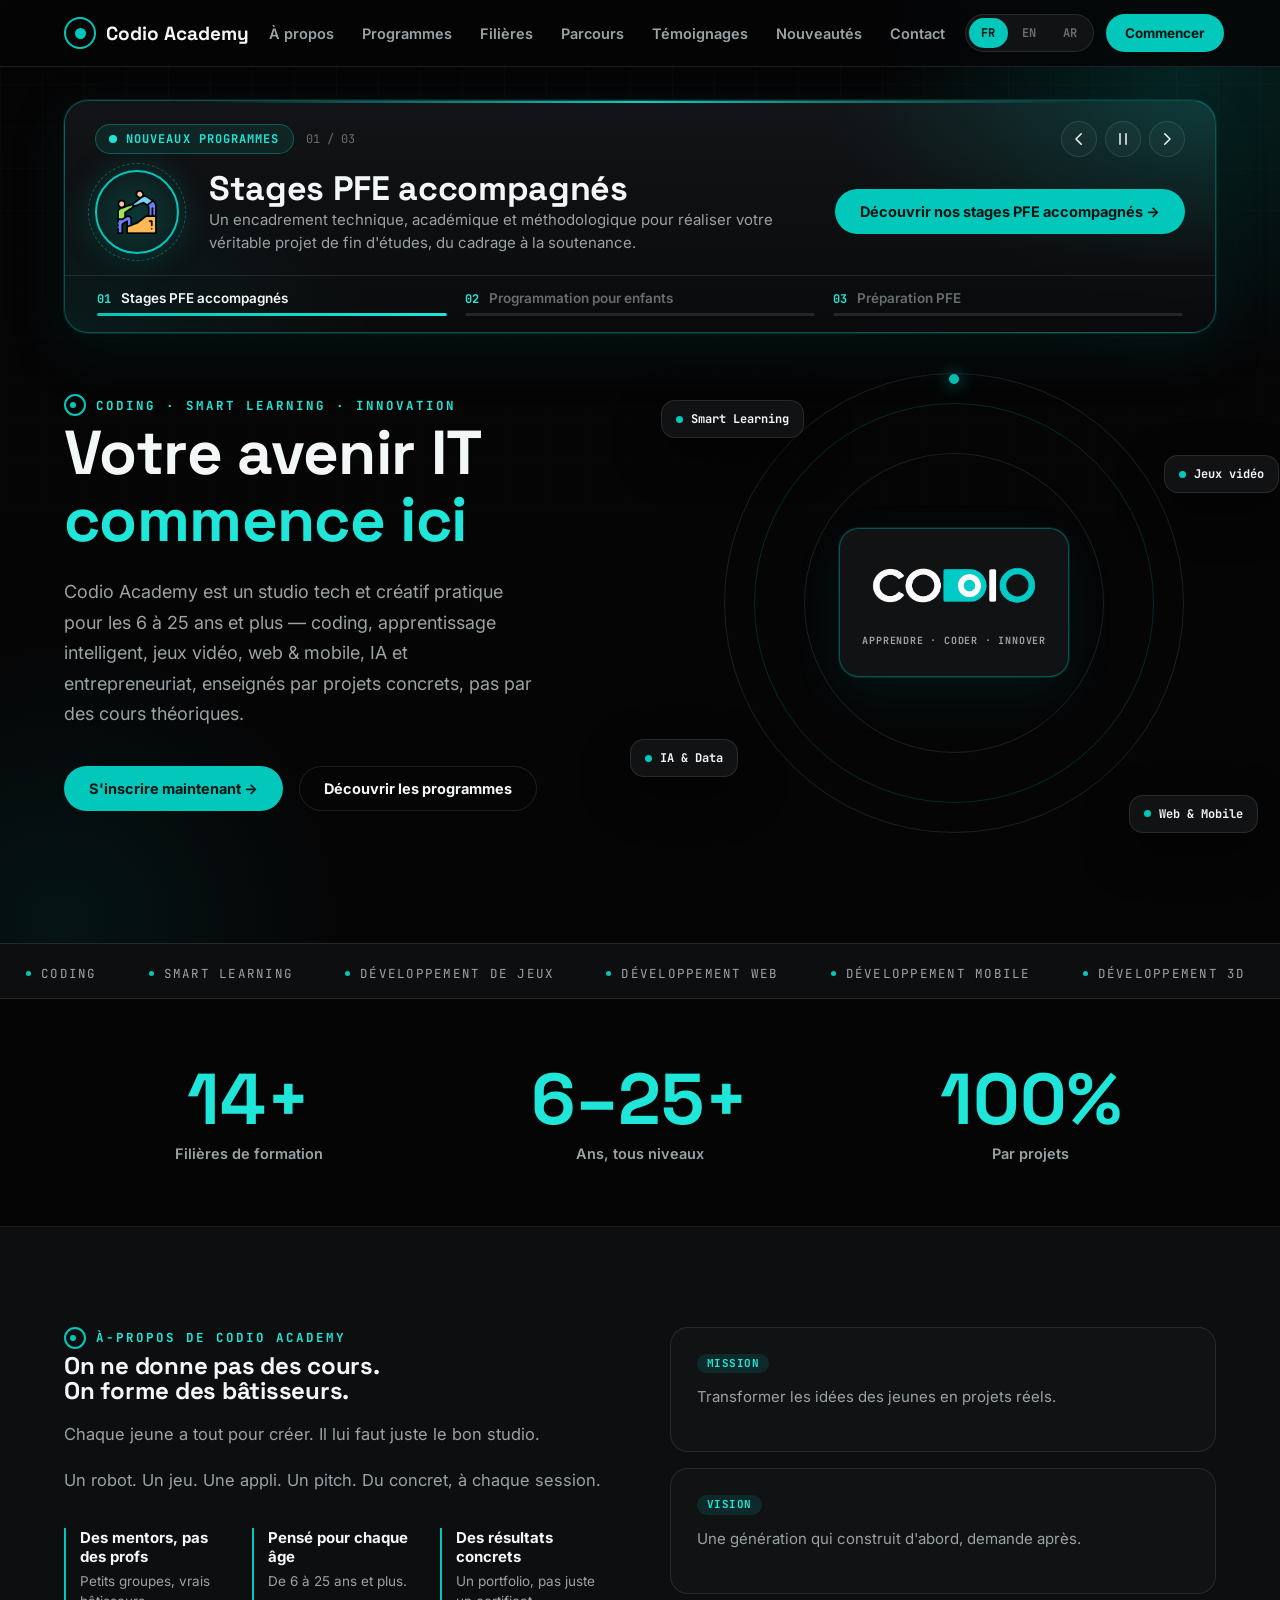
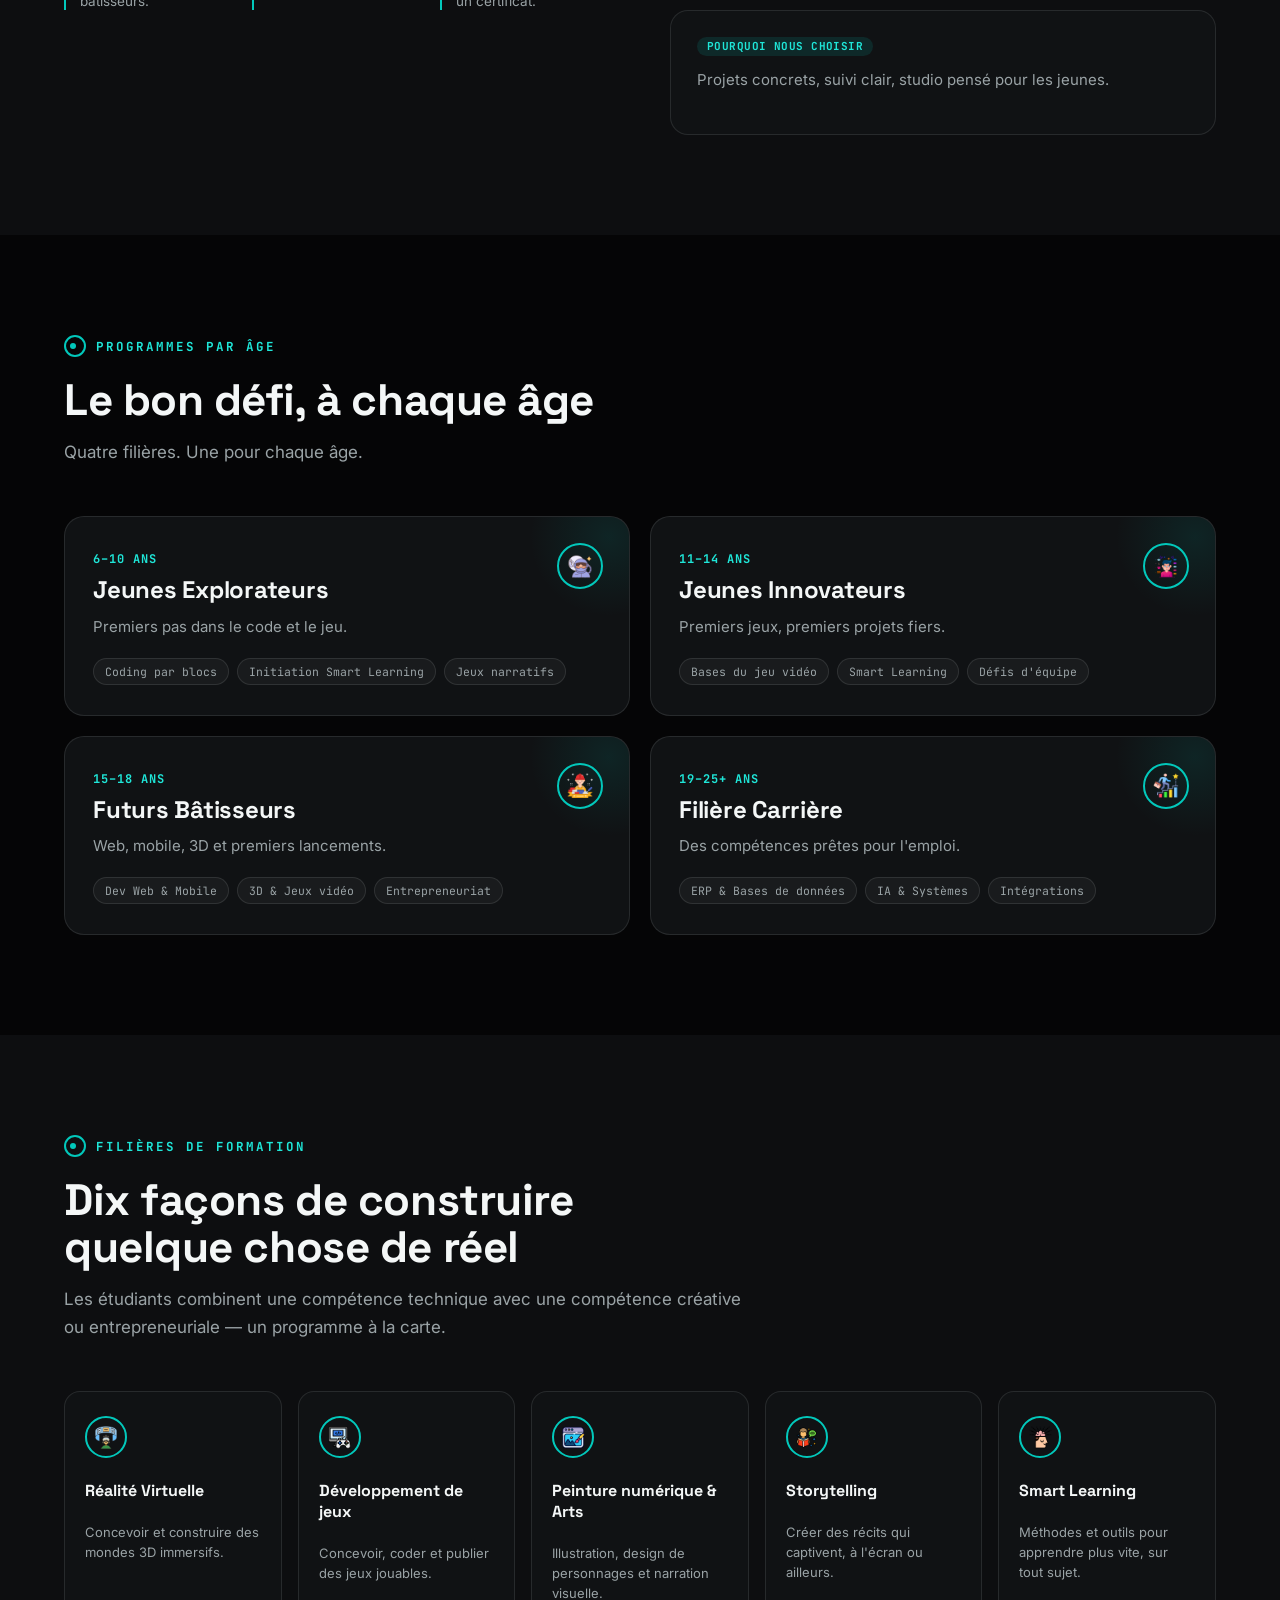
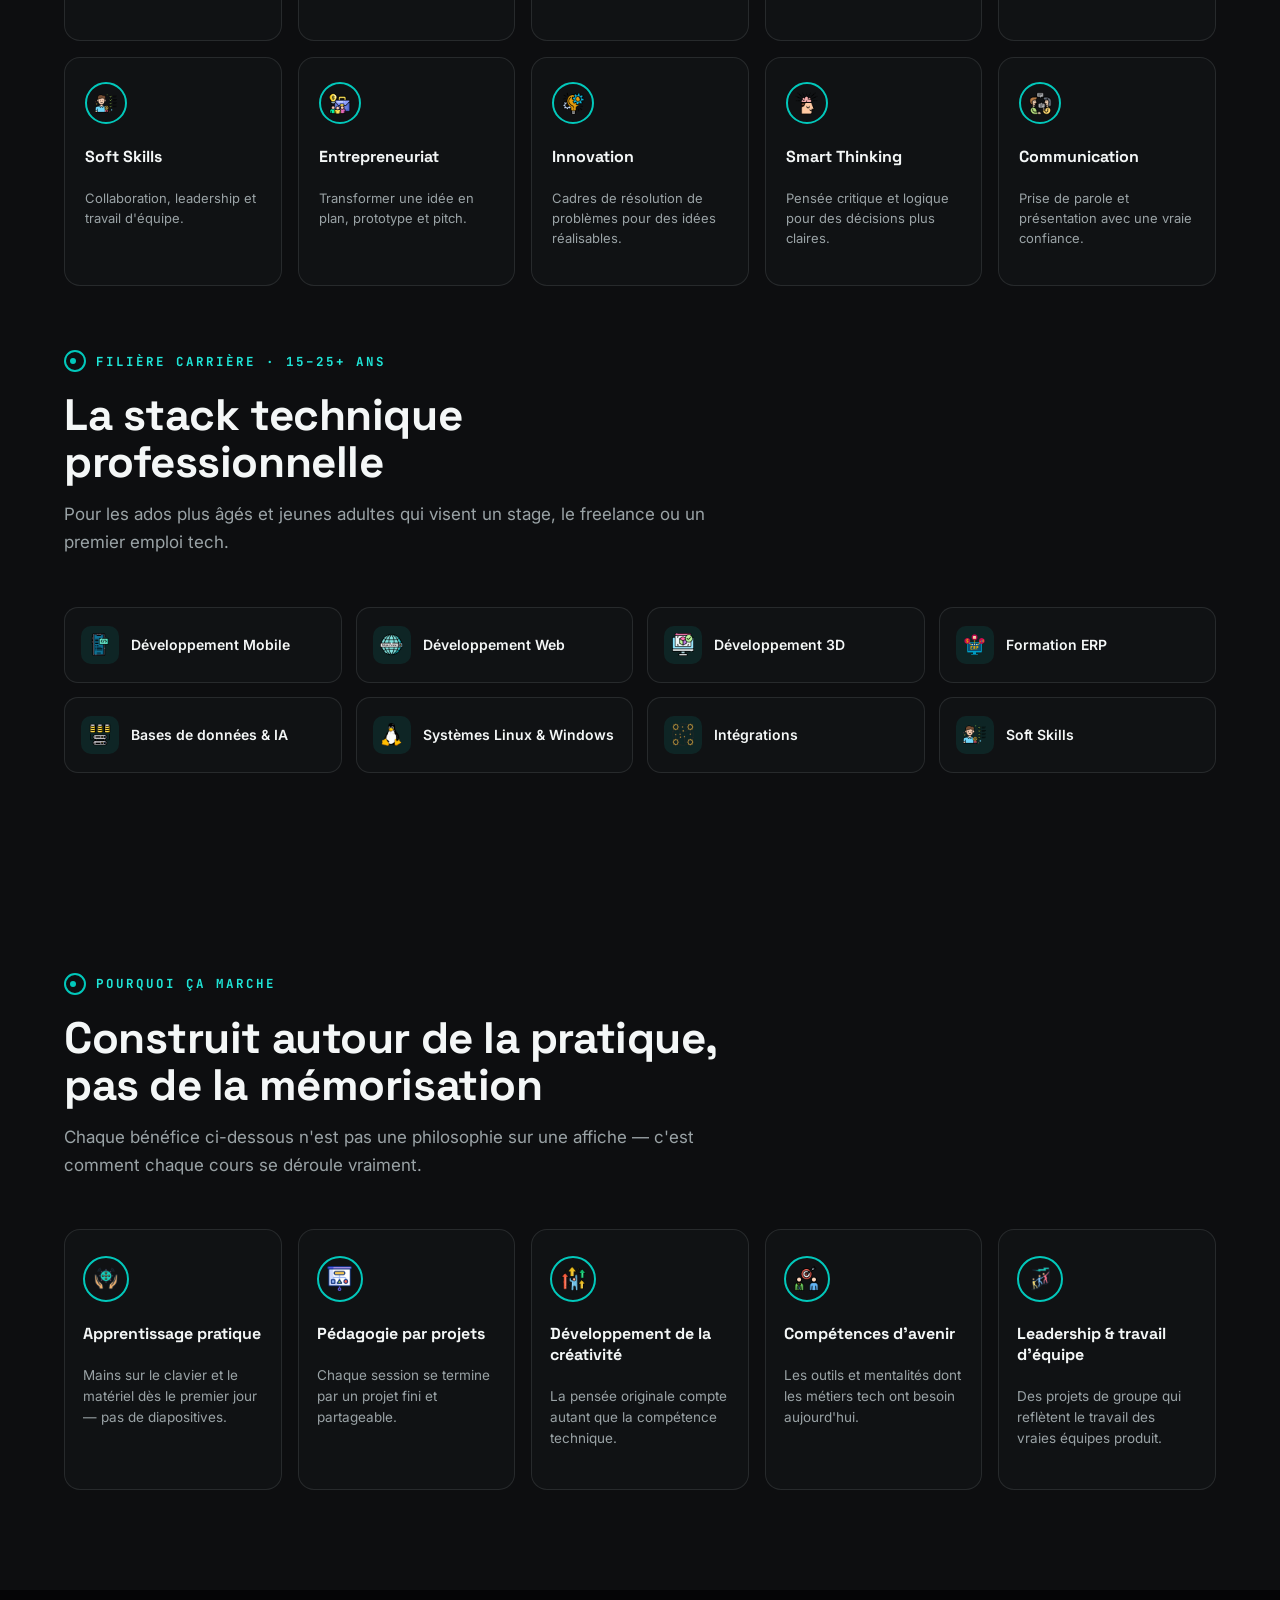
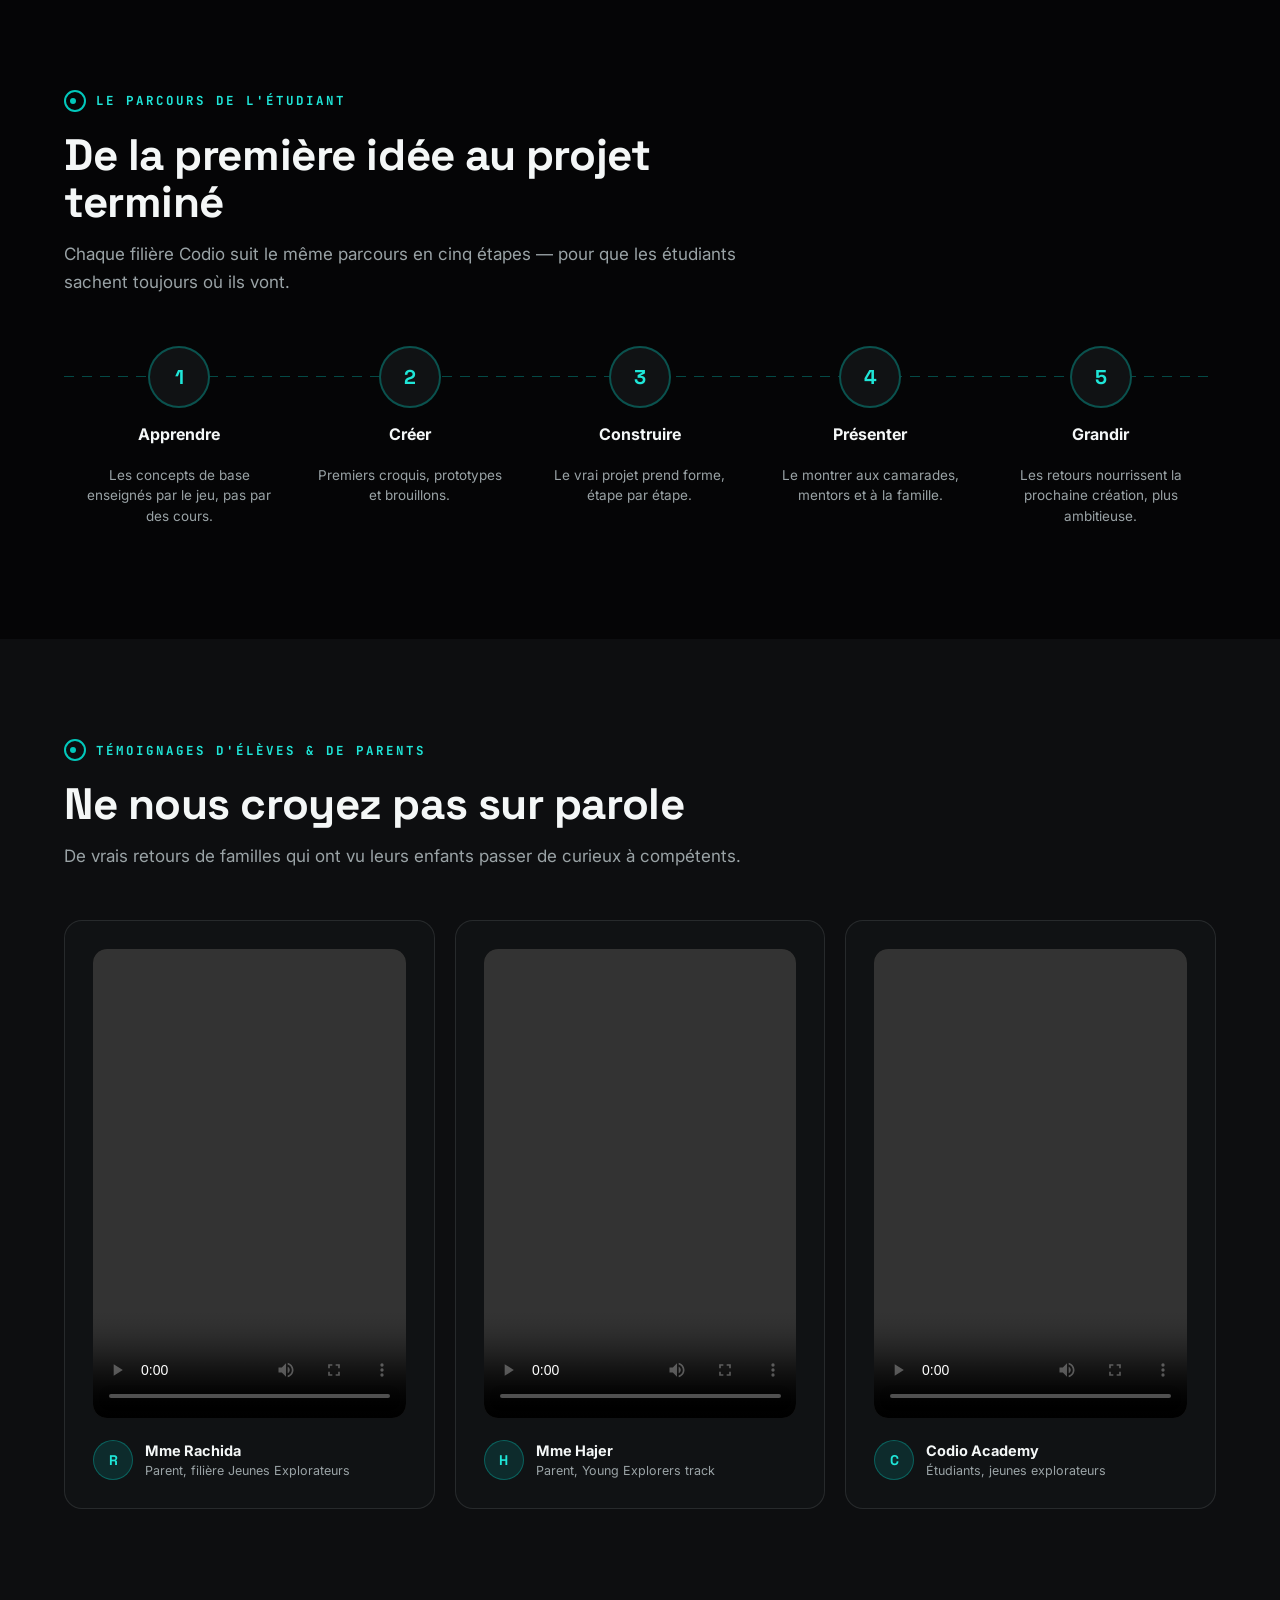
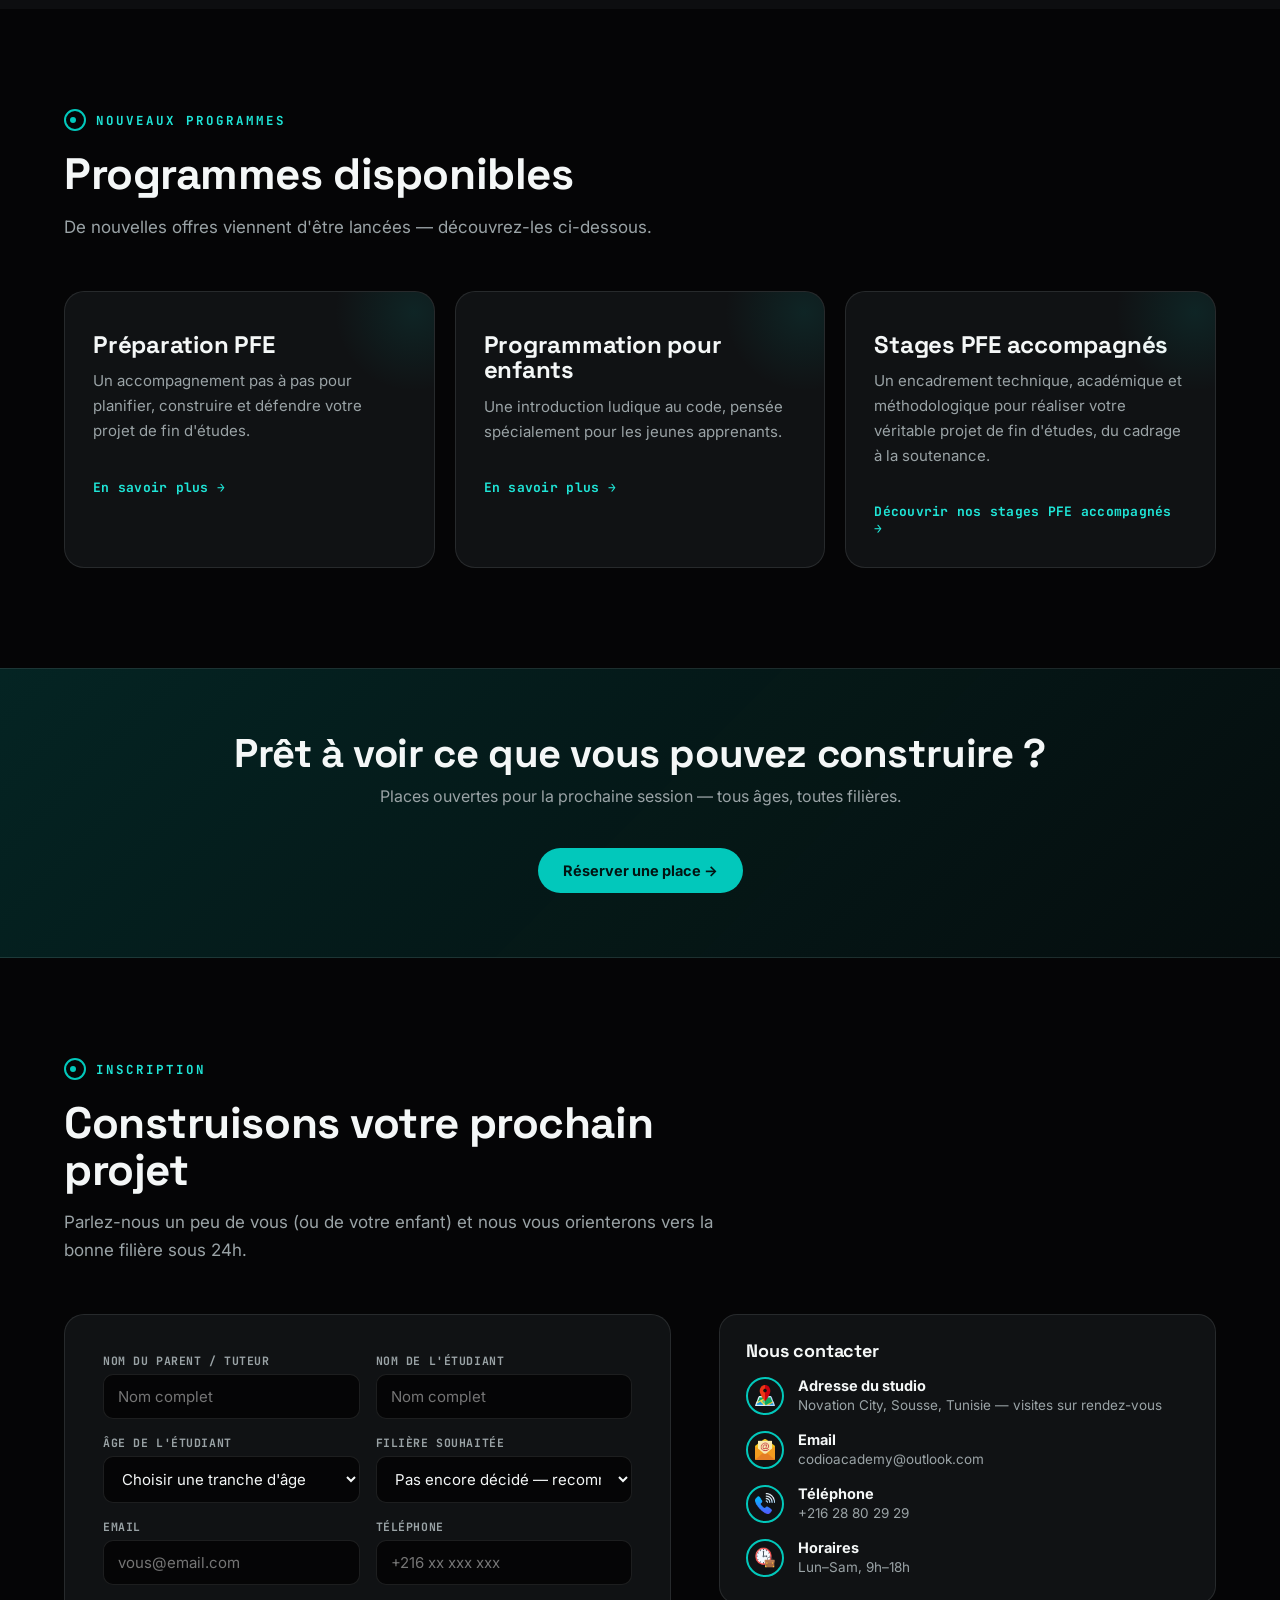
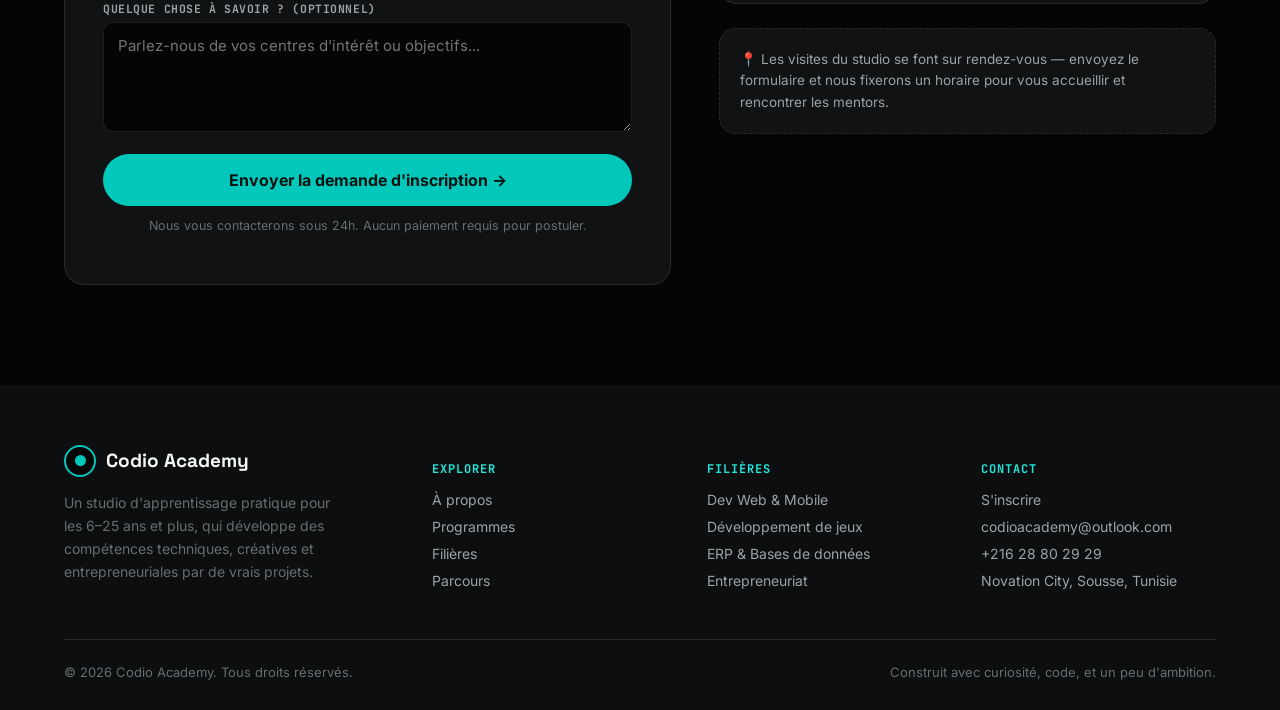
==== commit e73aac4e: "Adding Feature: New Programs Banner" ====
--- a/index.html
+++ b/index.html
@@ -58,6 +58,8 @@
   <div class="grid-overlay" aria-hidden="true"></div>
   <div class="hero-glow" aria-hidden="true"></div>
   <div class="hero-glow-2" aria-hidden="true"></div>
+  <!-- Bandeau « À la une » : construit par script.js à partir des cartes de #available-programs -->
+  <div class="wrap spotlight" id="spotlight" hidden></div>
   <div class="wrap hero-grid">
     <div>
       <span class="eyebrow" data-i18n="hero.eyebrow">Coding · Learning · Innovation</span>
@@ -305,6 +307,10 @@
 </section>
 
 <!-- ============ AVAILABLE PROGRAMS ============ -->
+<!-- SOURCE DU BANDEAU « À LA UNE » (haut de page) :
+     le bandeau affiche automatiquement les 3 cartes .avail-card les plus récentes de cette liste.
+     Pour publier une nouveauté, ajoutez simplement une carte à la FIN de la liste (la dernière = la plus récente).
+     Attributs optionnels : data-icon="images/xxx.png" (icône) et data-published="AAAA-MM-JJ" (tri par date). -->
 <section id="available-programs">
   <div class="wrap">
     <div class="section-head reveal">
@@ -313,17 +319,17 @@
       <p data-i18n="avail.p">Two new programs just launched — explore them below.</p>
     </div>
     <div class="programs-row avail-row">
-      <a class="prog-card avail-card reveal" href="pages/pfe-before-pfe.html">
+      <a class="prog-card avail-card reveal" href="pages/pfe-before-pfe.html" data-icon="images/project-based-education.png">
         <h3 data-i18n="avail.c1title">PFE Preparation</h3>
         <p data-i18n="avail.c1desc">Guided, hands-on support to plan, build and defend your final-year project.</p>
         <span class="avail-cta" data-i18n="avail.cta">Learn more →</span>
       </a>
-      <a class="prog-card avail-card reveal" href="pages/programming-for-kids.html">
+      <a class="prog-card avail-card reveal" href="pages/programming-for-kids.html" data-icon="images/kids-explorers.png">
         <h3 data-i18n="avail.c2title">Programming for Kids</h3>
         <p data-i18n="avail.c2desc">A playful introduction to code, built just for young learners.</p>
         <span class="avail-cta" data-i18n="avail.cta">Learn more →</span>
       </a>
-      <a class="prog-card avail-card reveal" href="pages/internship-2026.html">
+      <a class="prog-card avail-card reveal" href="pages/internship-2026.html" data-icon="images/supervision.png">
         <h3 data-i18n="avail.c3title">Stages PFE accompagnés</h3>
         <p data-i18n="avail.c3desc">Un encadrement technique, académique et méthodologique pour réaliser votre véritable projet de fin d'études, du cadrage à la soutenance.</p>
         <span class="avail-cta" data-i18n="avail.c3cta">Découvrir nos stages PFE accompagnés →</span>
--- a/css/style.css
+++ b/css/style.css
@@ -1166,6 +1166,143 @@
 }
 .scrim.show{opacity:1;pointer-events:auto;}
 
+/* ============ SPOTLIGHT — bandeau « À la une » (haut de l'accueil) ============
+   Alimenté par script.js à partir des cartes de la section Nouveautés. */
+.hero.has-spotlight{padding-top:100px;}
+.spotlight{position:relative;z-index:2;margin-bottom:40px;}
+.spotlight[hidden]{display:none;}
+.spot-shell{
+  position:relative;overflow:hidden;
+  padding:20px clamp(18px,3vw,30px) 0;
+  border:1px solid var(--line-bright);
+  border-radius:24px;
+  background:
+    radial-gradient(560px 240px at 100% 0%, rgba(2,200,187,0.20), transparent 70%),
+    radial-gradient(440px 220px at 0% 100%, rgba(2,200,187,0.09), transparent 70%),
+    linear-gradient(180deg, rgba(21,23,26,0.86), rgba(10,11,12,0.94));
+  backdrop-filter:blur(10px);
+  -webkit-backdrop-filter:blur(10px);
+  box-shadow:var(--shadow-glow), var(--shadow-pop);
+}
+.spot-shell::before{
+  content:"";position:absolute;top:0;left:12%;right:12%;height:2px;
+  background:linear-gradient(90deg,transparent,var(--teal-bright),transparent);
+  opacity:0.85;
+}
+.spot-top{display:flex;align-items:center;justify-content:space-between;gap:12px;margin-bottom:12px;}
+.spot-top-l{display:flex;align-items:center;gap:12px;min-width:0;}
+.spot-badge{
+  display:inline-flex;align-items:center;gap:9px;
+  padding:6px 13px;border-radius:999px;
+  border:1px solid var(--line-bright);background:rgba(2,200,187,0.10);
+  font-family:var(--mono);font-size:12px;font-weight:700;letter-spacing:0.09em;text-transform:uppercase;
+  color:var(--teal-bright);white-space:nowrap;
+}
+.spot-pulse{
+  width:8px;height:8px;border-radius:50%;background:var(--teal-bright);
+  box-shadow:0 0 0 0 rgba(31,230,216,0.55);animation:spotPulse 2s infinite;
+}
+@keyframes spotPulse{70%{box-shadow:0 0 0 9px rgba(31,230,216,0);}100%{box-shadow:0 0 0 0 rgba(31,230,216,0);}}
+.spot-count{font-family:var(--mono);font-size:12px;color:var(--ink-dim);}
+.spot-ctrls{display:flex;gap:8px;}
+.spot-btn{
+  width:36px;height:36px;border-radius:50%;
+  display:grid;place-items:center;cursor:pointer;
+  border:1px solid var(--line);background:rgba(255,255,255,0.03);color:var(--ink);
+  transition:border-color 0.2s ease,color 0.2s ease,background 0.2s ease;
+}
+.spot-btn:hover{border-color:var(--teal);color:var(--teal-bright);background:rgba(2,200,187,0.10);}
+.spot-btn:focus-visible,.spot-tab:focus-visible,.spot-cta:focus-visible{outline:2px solid var(--teal-bright);outline-offset:3px;}
+.spot-btn svg{width:18px;height:18px;fill:none;stroke:currentColor;stroke-width:2;stroke-linecap:round;stroke-linejoin:round;}
+.spot-toggle .i-play{display:none;fill:currentColor;}
+.spot-toggle[aria-pressed="true"] .i-pause{display:none;}
+.spot-toggle[aria-pressed="true"] .i-play{display:block;}
+html[dir="rtl"] .spot-prev svg,html[dir="rtl"] .spot-next svg{transform:scaleX(-1);}
+
+/* Programmes : tous superposés dans la même cellule (hauteur stable, pas de saut de mise en page) */
+.spot-viewport{display:grid;touch-action:pan-y;}
+.spot-slide{
+  grid-area:1 / 1;
+  display:grid;grid-template-columns:auto 1fr auto;align-items:center;gap:clamp(16px,2.6vw,30px);
+  padding:0 0 20px;
+  opacity:0;visibility:hidden;transform:translateY(12px);
+  transition:opacity 0.5s ease,transform 0.5s ease,visibility 0s linear 0.5s;
+}
+.spot-slide.is-active{opacity:1;visibility:visible;transform:none;transition-delay:0s;}
+.spot-icon{
+  position:relative;flex:none;width:84px;height:84px;border-radius:50%;
+  display:grid;place-items:center;
+  border:2px solid var(--teal);
+  background:radial-gradient(circle,rgba(2,200,187,0.20),rgba(2,200,187,0.03));
+  box-shadow:0 0 34px rgba(2,200,187,0.25);
+}
+.spot-icon::after{
+  content:"";position:absolute;inset:-9px;border-radius:50%;
+  border:1px dashed rgba(2,200,187,0.38);animation:spotSpin 18s linear infinite;
+}
+@keyframes spotSpin{to{transform:rotate(360deg);}}
+.spot-icon img{width:44px;height:44px;object-fit:contain;}
+.spot-copy{min-width:0;}
+.spot-copy p{margin:0;}
+.spot-title{
+  font-family:var(--display);font-weight:700;letter-spacing:-0.01em;line-height:1.15;
+  font-size:clamp(22px,2.7vw,34px);color:var(--ink);
+}
+.spot-desc{
+  margin-top:8px;max-width:64ch;color:var(--ink-soft);font-size:15px;line-height:1.55;
+  display:-webkit-box;-webkit-line-clamp:3;-webkit-box-orient:vertical;overflow:hidden;
+}
+.spot-cta{white-space:normal;text-align:center;}
+
+/* Onglets = titres + barres de progression (5 s par programme) */
+.spot-tabs{
+  display:grid;grid-template-columns:repeat(var(--spot-n,3),1fr);gap:14px;
+  margin:0 calc(-1 * clamp(18px,3vw,30px));padding:0 clamp(18px,3vw,30px);
+  border-top:1px solid var(--line);
+}
+.spot-tab{
+  appearance:none;background:none;border:0;cursor:pointer;font-family:inherit;text-align:start;
+  display:grid;grid-template-columns:auto 1fr;align-items:baseline;gap:6px 10px;
+  padding:14px 2px 16px;color:var(--ink-dim);transition:color 0.2s ease;
+}
+.spot-tab:hover,.spot-tab.is-active{color:var(--ink);}
+.spot-tab-n{font-family:var(--mono);font-size:12px;font-weight:700;color:var(--teal-bright);}
+.spot-tab-t{font-size:13.5px;font-weight:600;white-space:nowrap;overflow:hidden;text-overflow:ellipsis;}
+.spot-bar{grid-column:1 / -1;display:block;height:3px;border-radius:3px;background:rgba(244,247,247,0.10);overflow:hidden;}
+.spot-bar b{display:block;height:100%;width:0;border-radius:3px;background:linear-gradient(90deg,var(--teal),var(--teal-bright));}
+.spot-tab.is-done .spot-bar b{width:100%;}
+.spot-tab.is-active .spot-bar b{animation:spotFill var(--spot-delay,5s) linear forwards;}
+.spotlight.is-paused .spot-tab.is-active .spot-bar b{animation-play-state:paused;}
+@keyframes spotFill{from{width:0;}to{width:100%;}}
+.spotlight.is-single .spot-tabs,.spotlight.is-single .spot-ctrls,.spotlight.is-single .spot-count{display:none;}
+.spotlight.is-single .spot-slide{padding-bottom:22px;}
+
+@media (max-width:980px){
+  .spot-slide{grid-template-columns:auto 1fr;}
+  .spot-cta{grid-column:1 / -1;}
+}
+@media (max-width:560px){
+  .hero.has-spotlight{padding-top:92px;}
+  .spotlight{margin-bottom:30px;}
+  .spot-shell{border-radius:20px;}
+  .spot-icon{width:56px;height:56px;}
+  .spot-icon img{width:30px;height:30px;}
+  .spot-icon::after{inset:-6px;}
+  .spot-title{font-size:20px;}
+  .spot-desc{font-size:14px;}
+  .spot-badge{font-size:11px;padding:5px 10px;}
+  .spot-count{display:none;}           /* les barres numérotées en bas indiquent déjà la position */
+  .spot-ctrls{gap:6px;}
+  .spot-btn{width:32px;height:32px;}
+  .spot-btn svg{width:16px;height:16px;}
+  .spot-tab-t{display:none;}          /* les titres sont dans les aria-label ; on garde numéros + barres */
+  .spot-tabs{gap:10px;}
+}
+@media (prefers-reduced-motion: reduce){
+  .spot-slide{transition:none;transform:none;}
+  .spot-pulse,.spot-icon::after{animation:none;}
+}
+
 /* ============ RTL (arabe) — règles génériques pour toutes les pages ============
    Les polices latines n'ont pas de glyphes arabes : on bascule les 3 familles sur la
    police arabe du site. Le letter-spacing coupe la liaison des lettres arabes. */
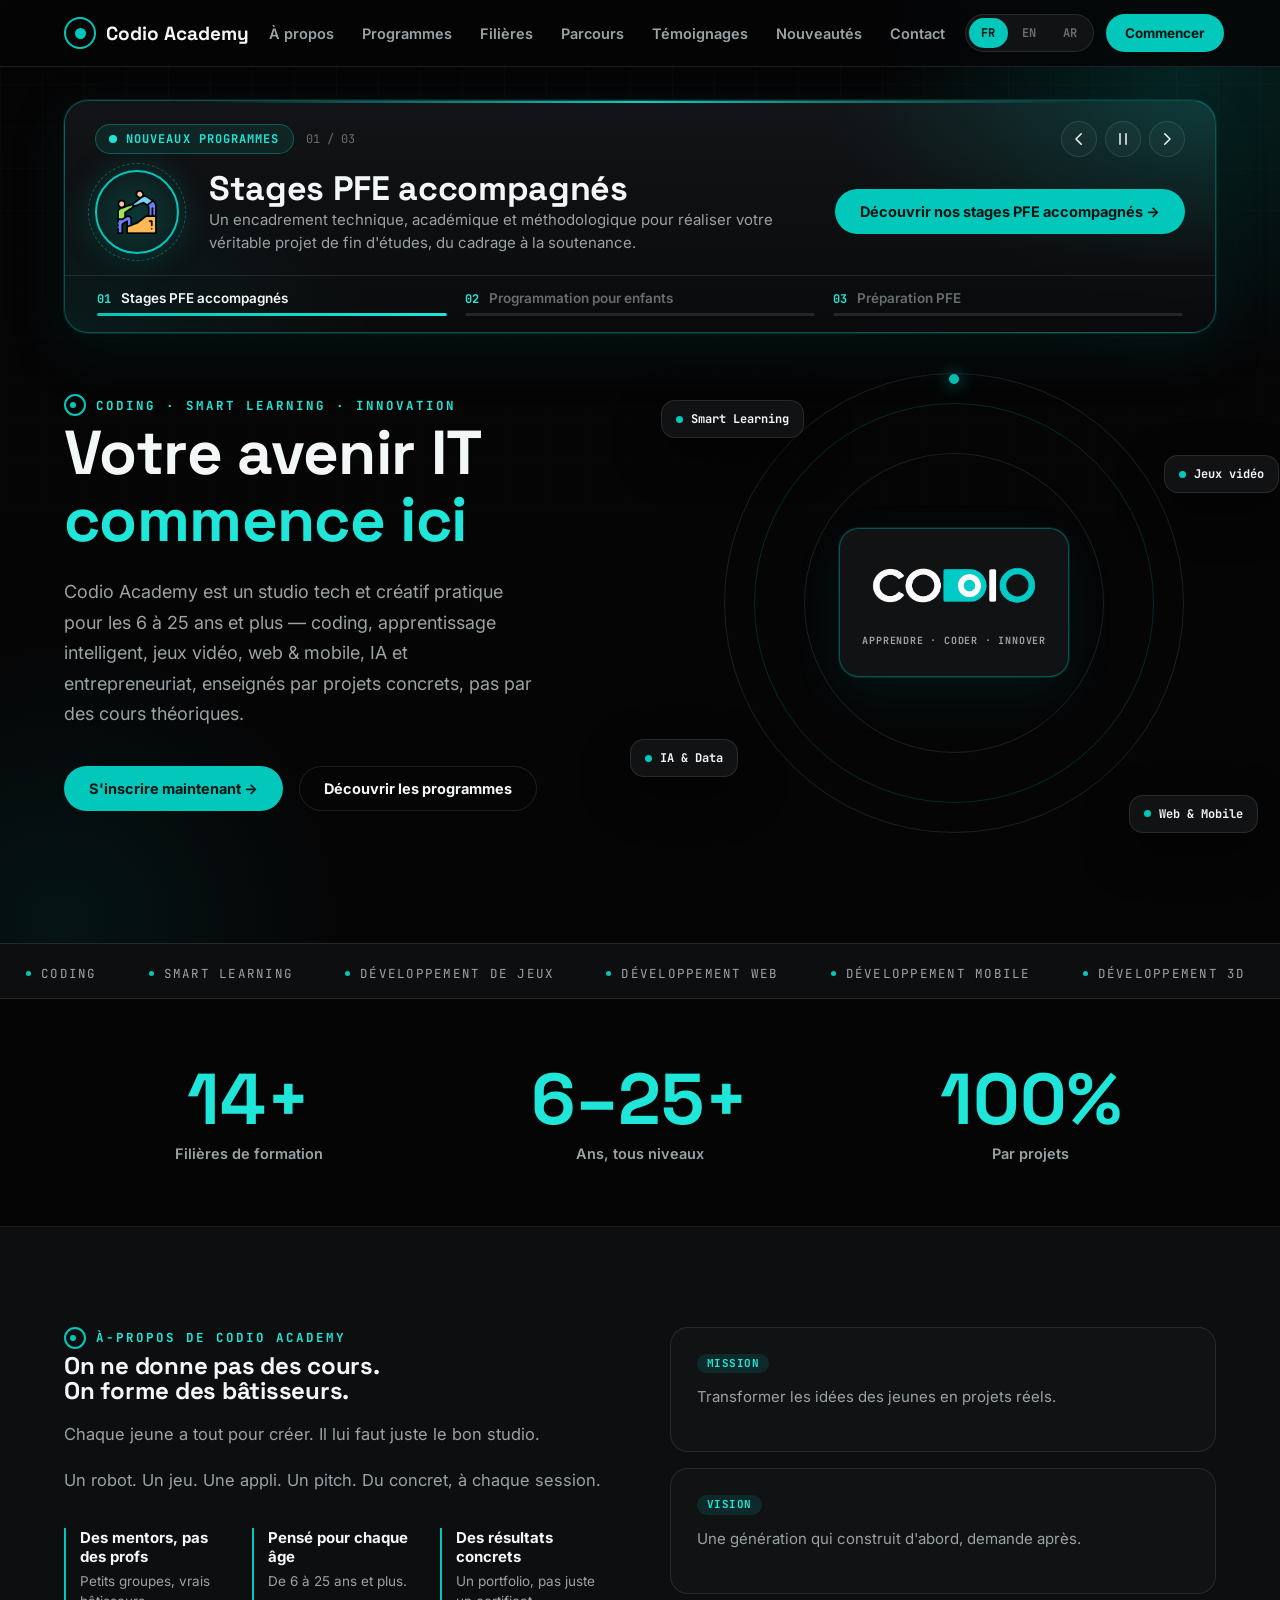
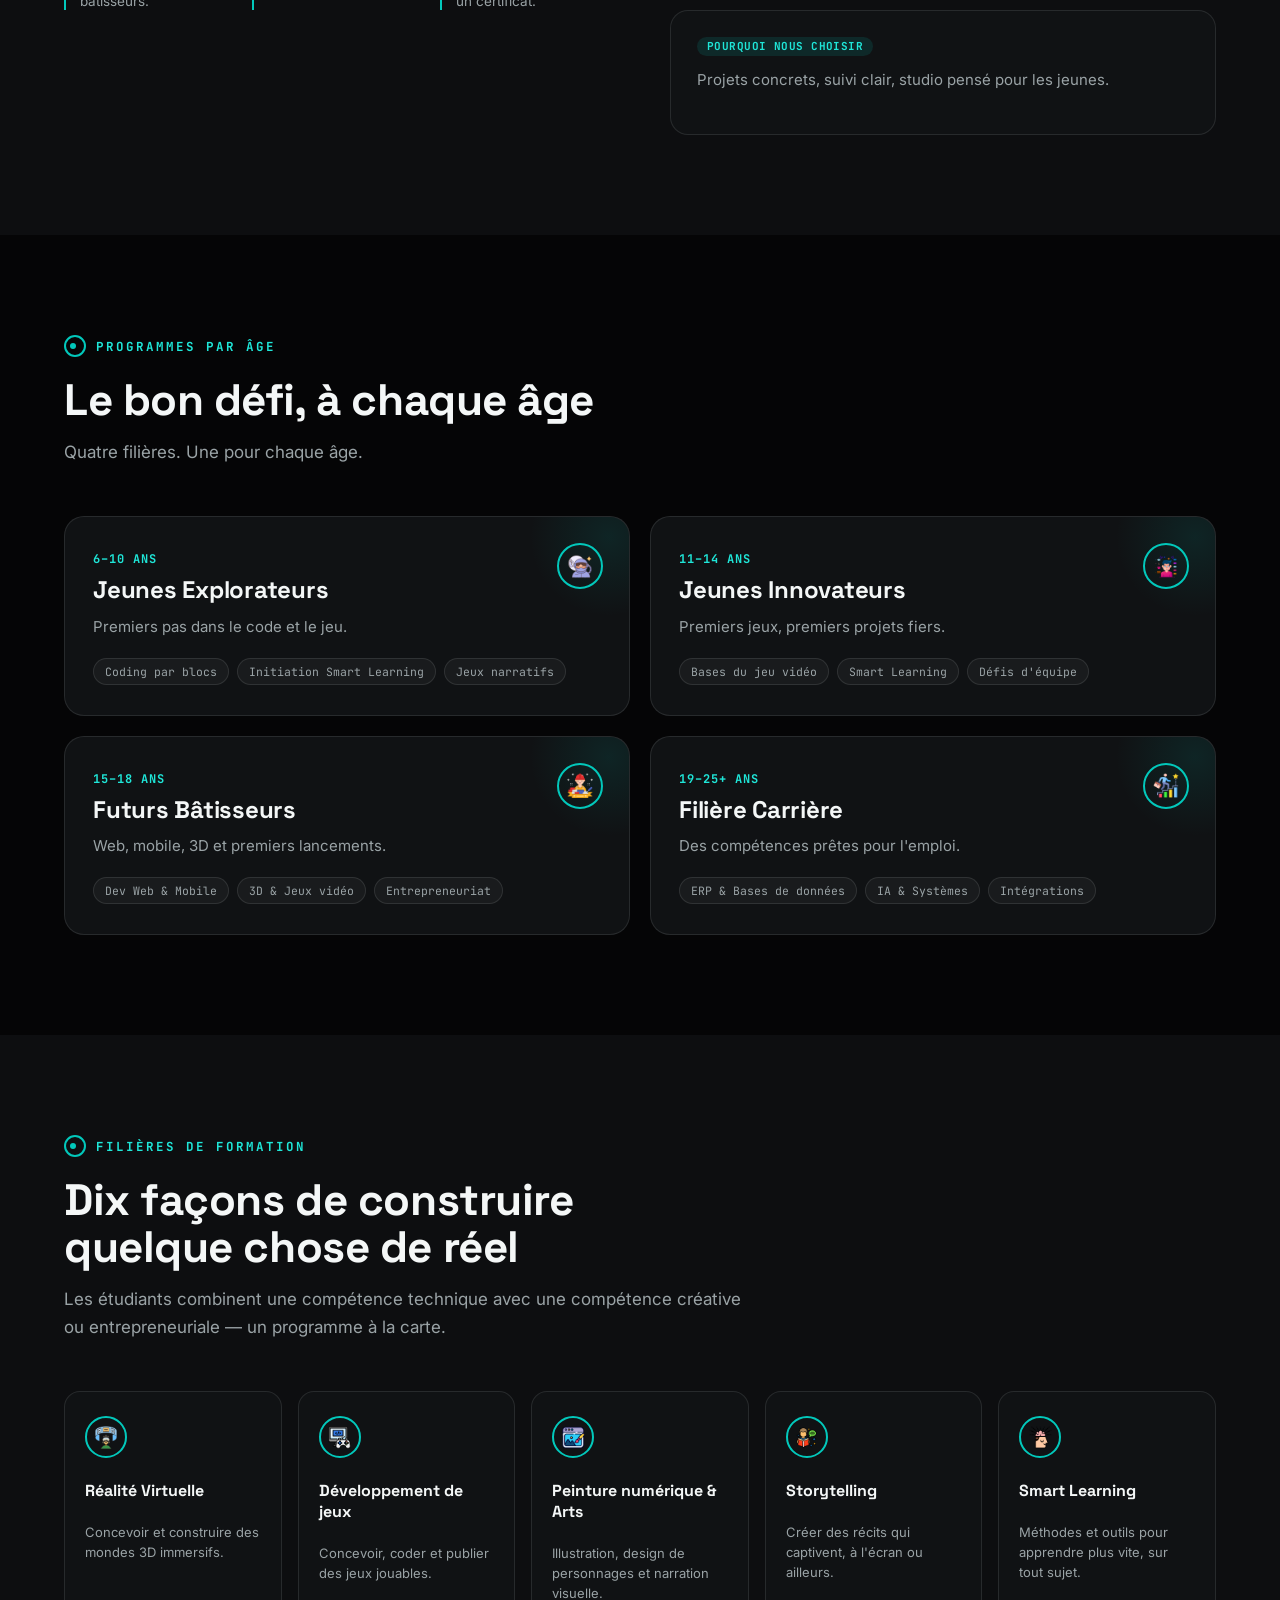
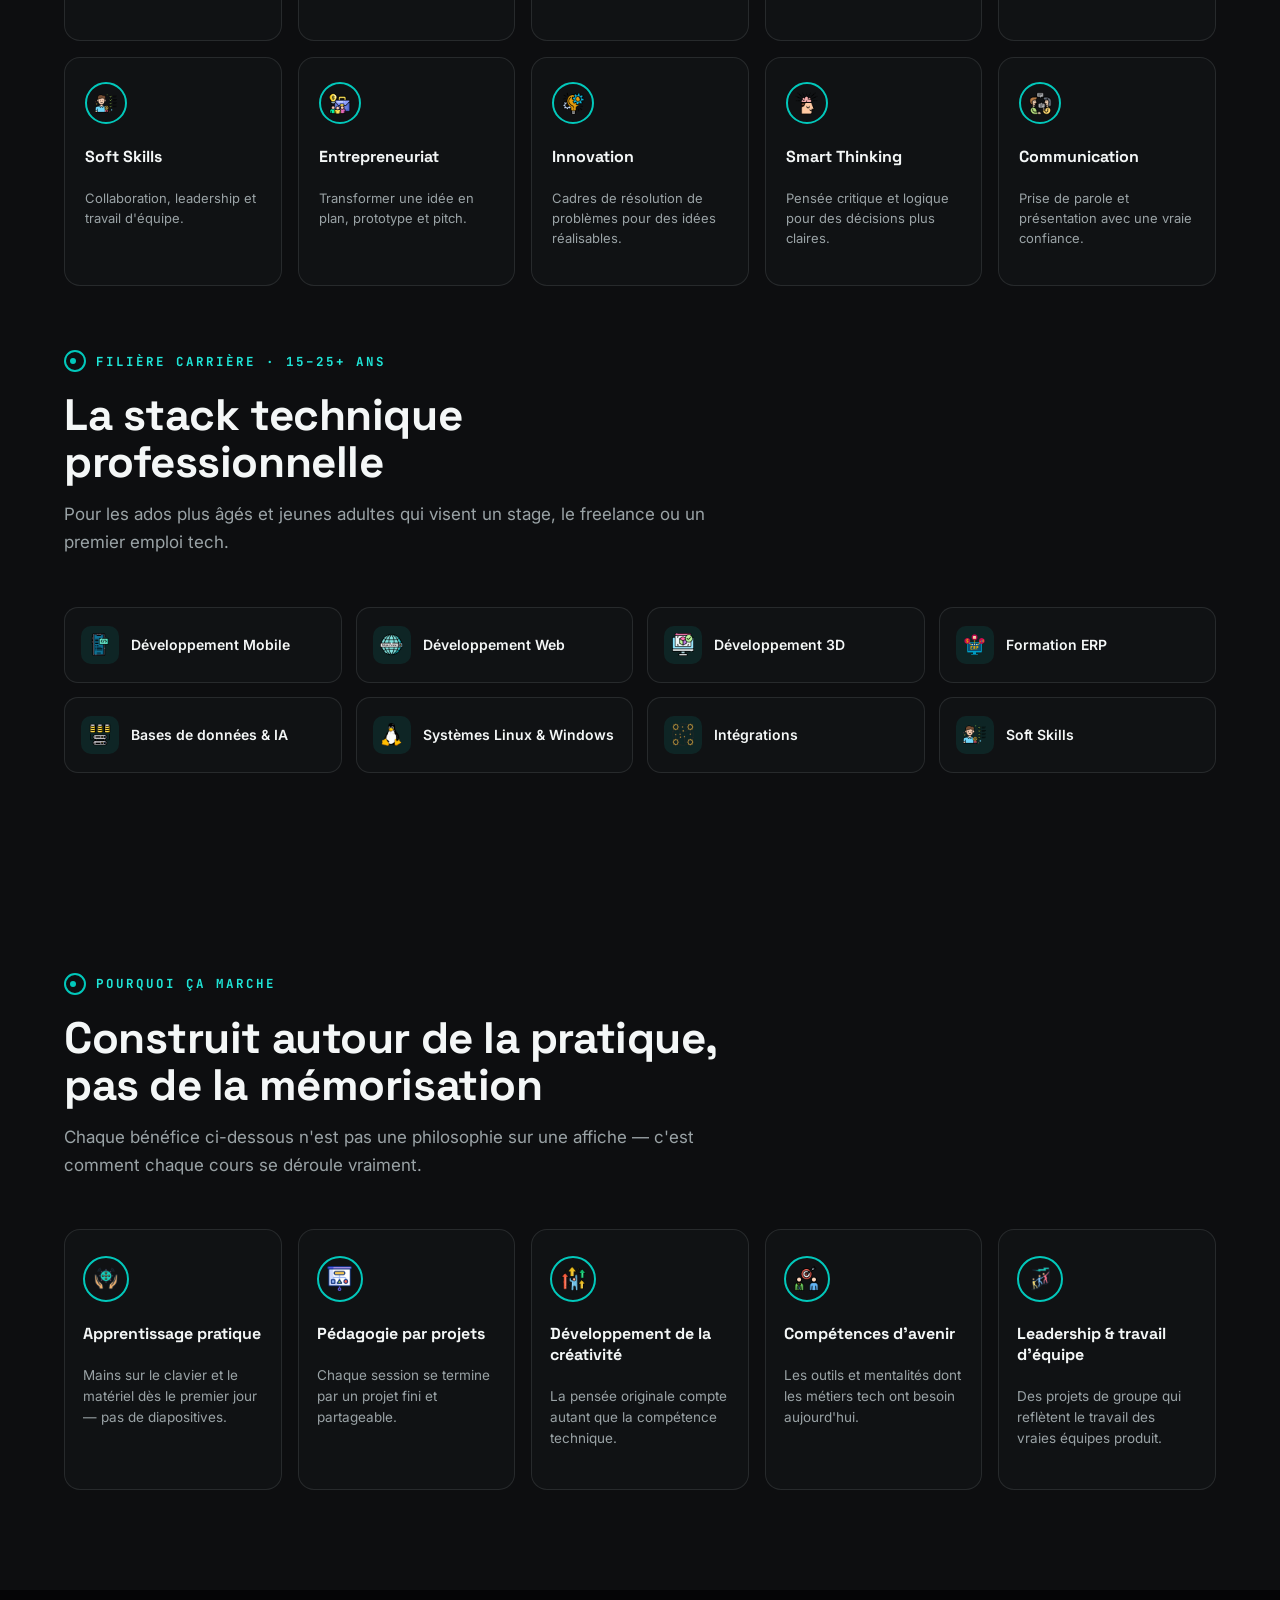
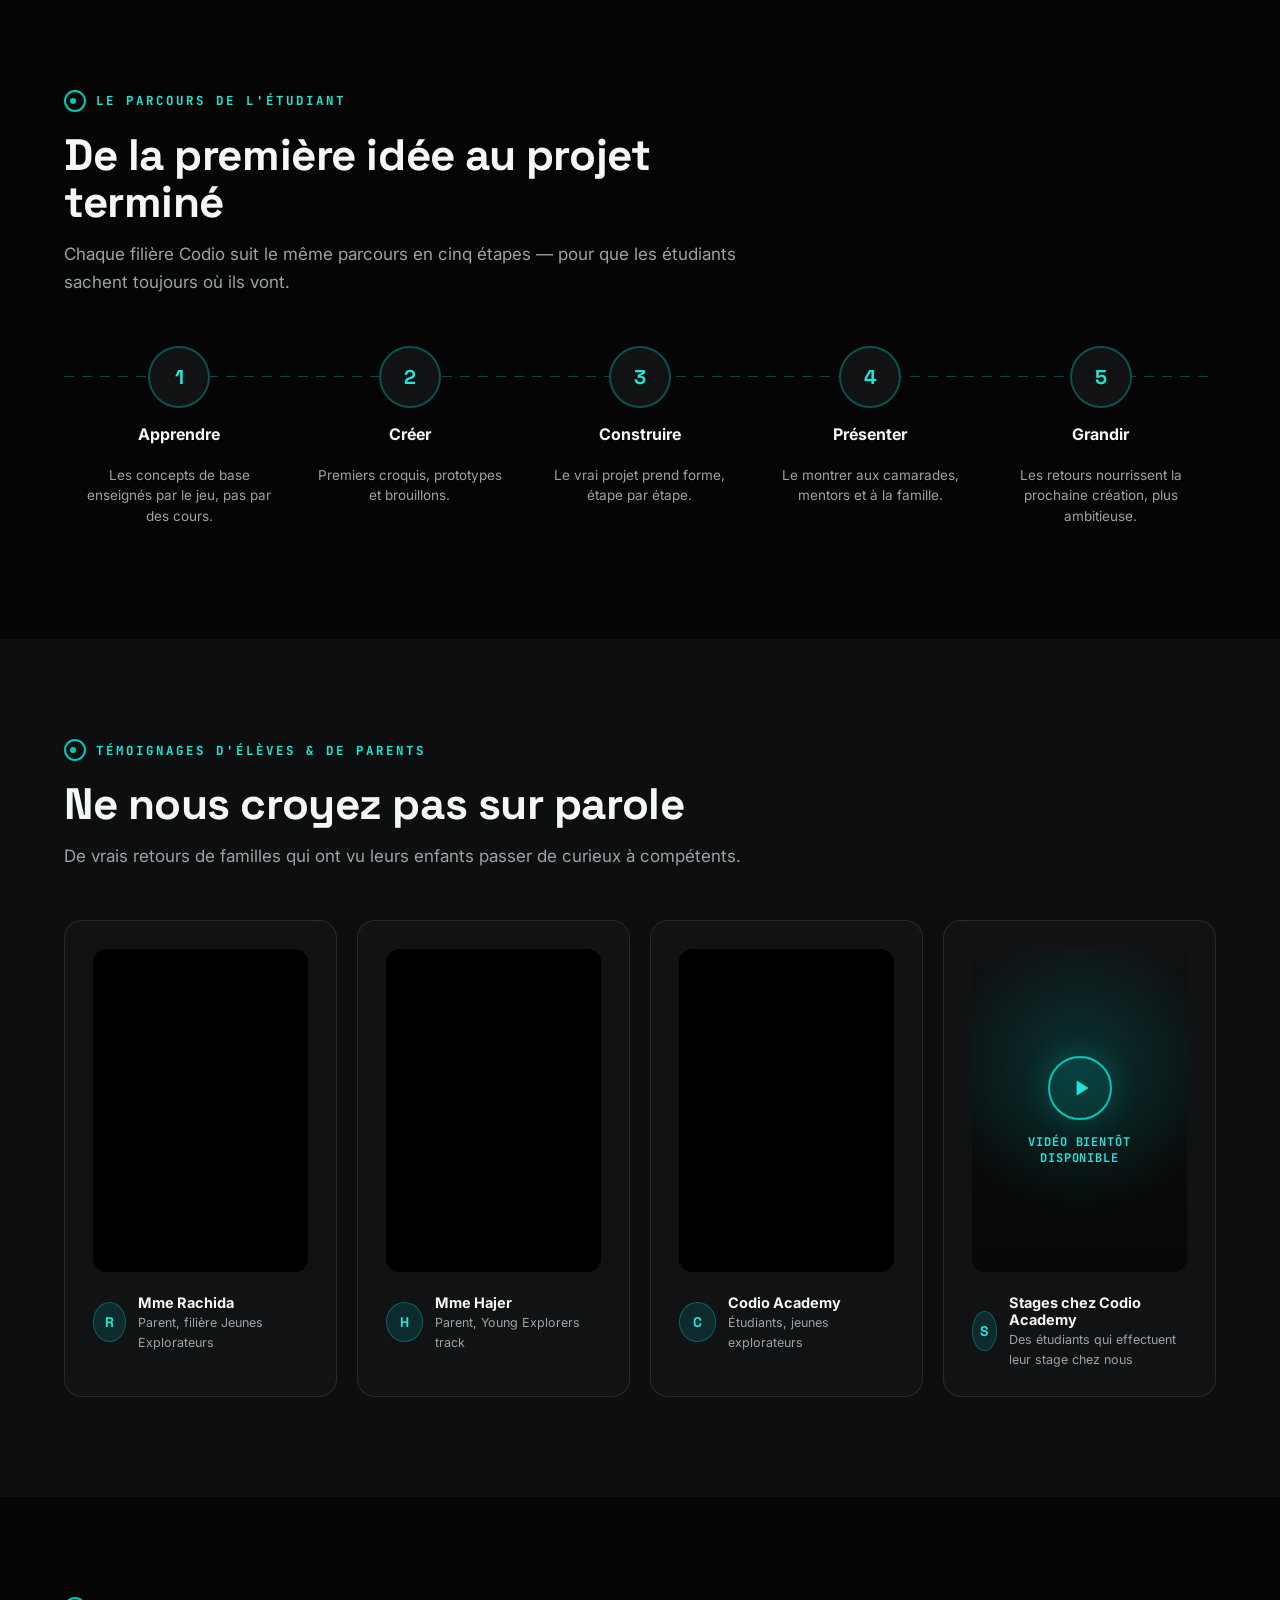
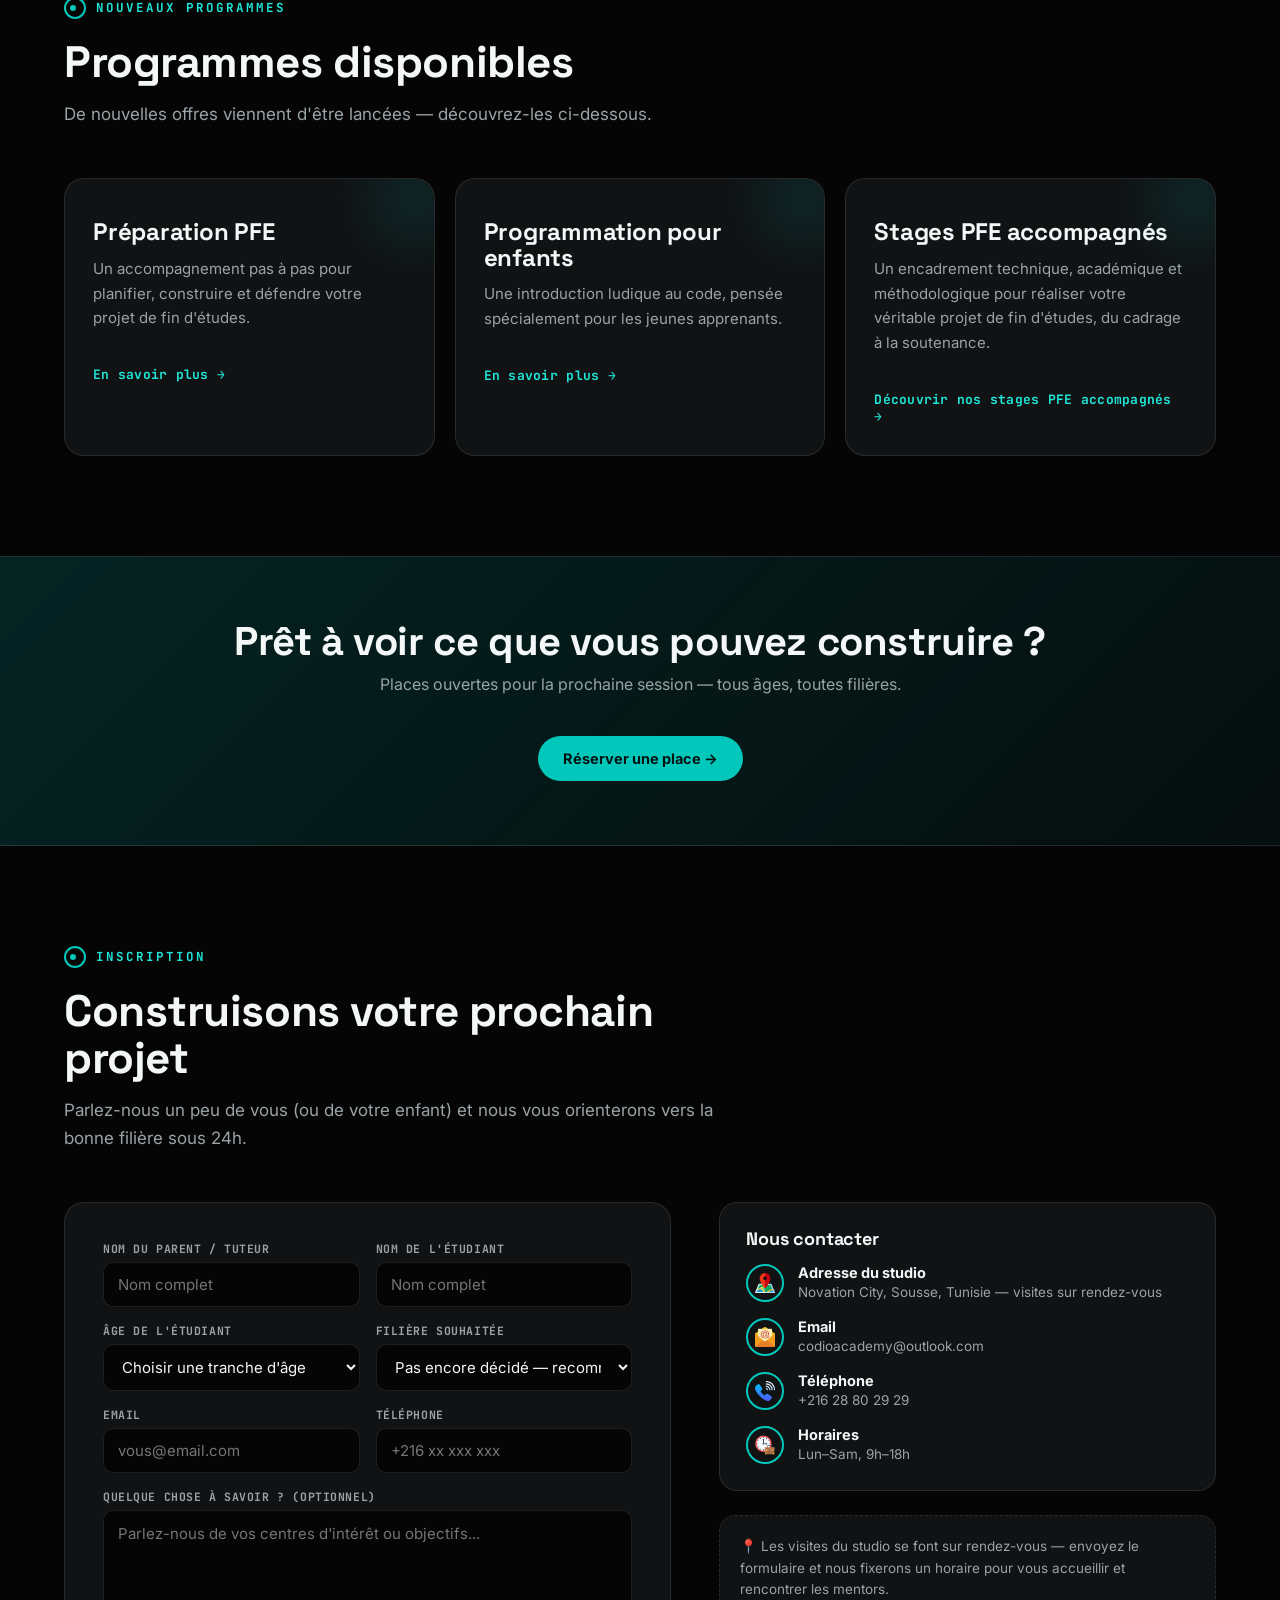
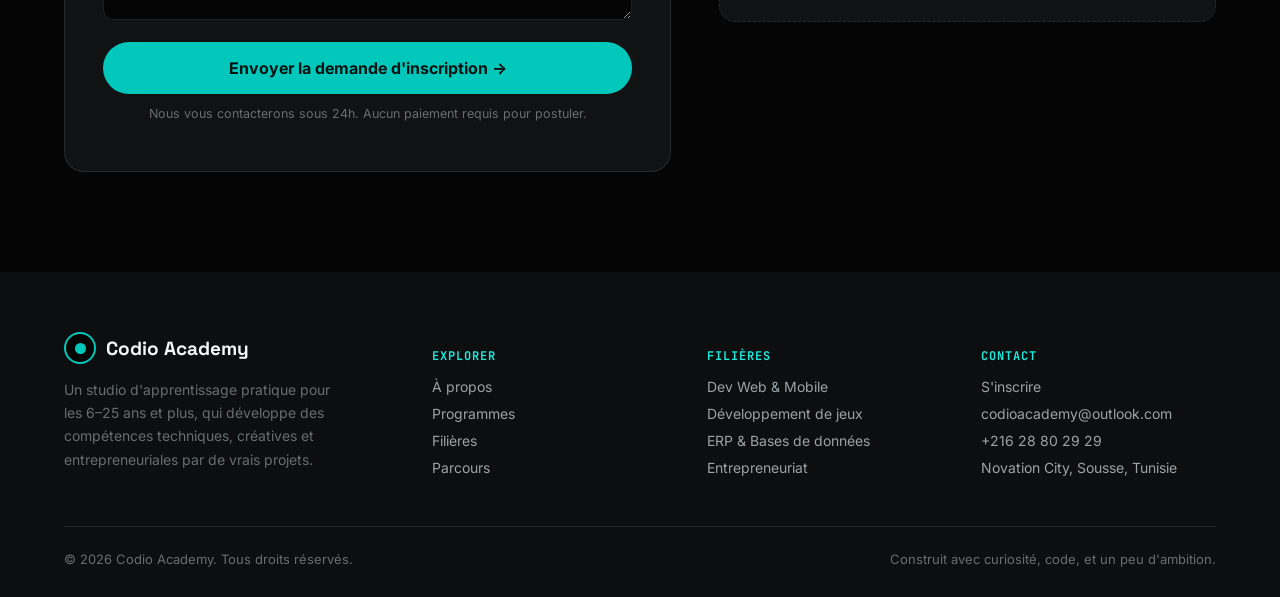
==== commit 8d1d819a: "Update video embeds to YouTube" ====
--- a/index.html
+++ b/index.html
@@ -268,12 +268,12 @@
       <h2 data-i18n="testi.h2">Don't take our word for it</h2>
       <p data-i18n="testi.p">Real feedback from families who've watched their kids go from curious to capable.</p>
     </div>
+    <!-- VIDÉOS (YouTube). Format du cadre : portrait 6/9 par défaut. Pour une vidéo horizontale, ajoutez
+         style="--ratio:16/9" sur le <div class="testi-video-wrap"> concerné. -->
     <div class="testi-row">
       <div class="testi-card reveal">
         <div class="testi-video-wrap">
-          <video class="testi-video" controls preload="metadata" playsinline>
-            <source src="videos/story1.mov" type="video/mp4">
-          </video>
+          <iframe class="testi-video" src="https://www.youtube.com/embed/RSAwCSNh4yQ?rel=0&amp;modestbranding=1&amp;playsinline=1" data-i18n-aria="testi.v1" aria-label="Témoignage vidéo — Mme Rachida" loading="lazy" allow="accelerometer; autoplay; clipboard-write; encrypted-media; gyroscope; picture-in-picture; web-share; fullscreen" referrerpolicy="strict-origin-when-cross-origin" allowfullscreen></iframe>
         </div>
         <div class="testi-person">
           <div class="testi-avatar">R</div>
@@ -282,9 +282,7 @@
       </div>
       <div class="testi-card reveal">
         <div class="testi-video-wrap">
-          <video class="testi-video" controls preload="metadata" playsinline>
-            <source src="videos/story2.mov" type="video/mp4">
-          </video>
+          <iframe class="testi-video" src="https://www.youtube.com/embed/DxRDAI7qWG0?rel=0&amp;modestbranding=1&amp;playsinline=1" data-i18n-aria="testi.v2" aria-label="Témoignage vidéo — Mme Hajer" loading="lazy" allow="accelerometer; autoplay; clipboard-write; encrypted-media; gyroscope; picture-in-picture; web-share; fullscreen" referrerpolicy="strict-origin-when-cross-origin" allowfullscreen></iframe>
         </div>
         <div class="testi-person">
           <div class="testi-avatar">H</div>
@@ -293,13 +291,28 @@
       </div>
       <div class="testi-card reveal">
         <div class="testi-video-wrap">
-          <video class="testi-video" controls preload="metadata" playsinline>
-            <source src="videos/story3.mov" type="video/mp4">
-          </video>
+          <iframe class="testi-video" src="https://www.youtube.com/embed/fKvIqZs3ayQ?rel=0&amp;modestbranding=1&amp;playsinline=1" data-i18n-aria="testi.v3" aria-label="Témoignage vidéo — Codio Academy" loading="lazy" allow="accelerometer; autoplay; clipboard-write; encrypted-media; gyroscope; picture-in-picture; web-share; fullscreen" referrerpolicy="strict-origin-when-cross-origin" allowfullscreen></iframe>
         </div>
         <div class="testi-person">
           <div class="testi-avatar">C</div>
           <div><strong data-i18n="testi.p3n">Codio Academy</strong><span data-i18n="testi.p3r">Students, Young Explorers track</span></div>
+        </div>
+      </div>
+      <!-- ================= VIDÉO 4 : stagiaires chez Codio Academy =================
+           ► POUR AJOUTER LA VIDÉO : collez simplement le lien YouTube entre les guillemets de l'attribut data-youtube de la ligne ci-dessous.
+             Tous les formats sont acceptés : https://www.youtube.com/watch?v=XXXXXXXXXXX , https://youtu.be/XXXXXXXXXXX ,
+             https://www.youtube.com/embed/XXXXXXXXXXX , https://www.youtube.com/shorts/XXXXXXXXXXX ou l'identifiant seul.
+             Tant que data-youtube est vide, la carte affiche « Vidéo bientôt disponible ». Rien d'autre à modifier. -->
+      <div class="testi-card reveal">
+        <div class="testi-video-wrap" data-youtube="">
+          <div class="testi-soon">
+            <span class="testi-soon-ico" aria-hidden="true"><svg viewBox="0 0 24 24"><path d="M8 5l11 7-11 7z"/></svg></span>
+            <span data-i18n="testi.soon">Vidéo bientôt disponible</span>
+          </div>
+        </div>
+        <div class="testi-person">
+          <div class="testi-avatar">S</div>
+          <div><strong data-i18n="testi.p4n">Stages chez Codio Academy</strong><span data-i18n="testi.p4r">Des étudiants qui effectuent leur stage chez nous</span></div>
         </div>
       </div>
     </div>
--- a/css/style.css
+++ b/css/style.css
@@ -821,8 +821,14 @@
 .testimonials{background:var(--bg-soft);}
 .testi-row{
   display:grid;
-  grid-template-columns:repeat(3,1fr);
+  grid-template-columns:repeat(4,1fr);
   gap:20px;
+}
+@media (min-width:1180px){
+  .testi-card{padding:20px;}
+}
+@media (max-width:1179px){
+  .testi-row{grid-template-columns:1fr 1fr;}
 }
 .testi-card{
   background:var(--bg-card);
@@ -852,7 +858,7 @@
   border-radius:14px;
   overflow:hidden;
   background:#000;
-  aspect-ratio:6/9;
+  aspect-ratio:var(--ratio, 6/9);
 }
 .testi-video{
   width:100%;
@@ -860,7 +866,27 @@
   display:block;
   object-fit:cover;
   background:#000;
-}
+  border:0;              /* lecteur YouTube (iframe) */
+}
+/* Emplacement « vidéo bientôt disponible » (remplacé automatiquement quand data-youtube est renseigné) */
+.testi-soon{
+  position:absolute;inset:0;
+  display:flex;flex-direction:column;align-items:center;justify-content:center;gap:14px;
+  padding:20px;text-align:center;
+  font-family:var(--mono);font-size:12px;font-weight:700;letter-spacing:0.08em;text-transform:uppercase;
+  color:var(--teal-bright);
+  background:
+    radial-gradient(circle at 50% 38%, rgba(2,200,187,0.20), transparent 62%),
+    linear-gradient(180deg, #0F1113, #060707);
+}
+.testi-soon-ico{
+  width:64px;height:64px;border-radius:50%;
+  display:grid;place-items:center;
+  border:2px solid var(--teal);
+  background:rgba(2,200,187,0.10);
+  box-shadow:0 0 30px rgba(2,200,187,0.22);
+}
+.testi-soon-ico svg{width:26px;height:26px;fill:var(--teal-bright);margin-inline-start:3px;}
 
 .testi-person{
   display:flex;
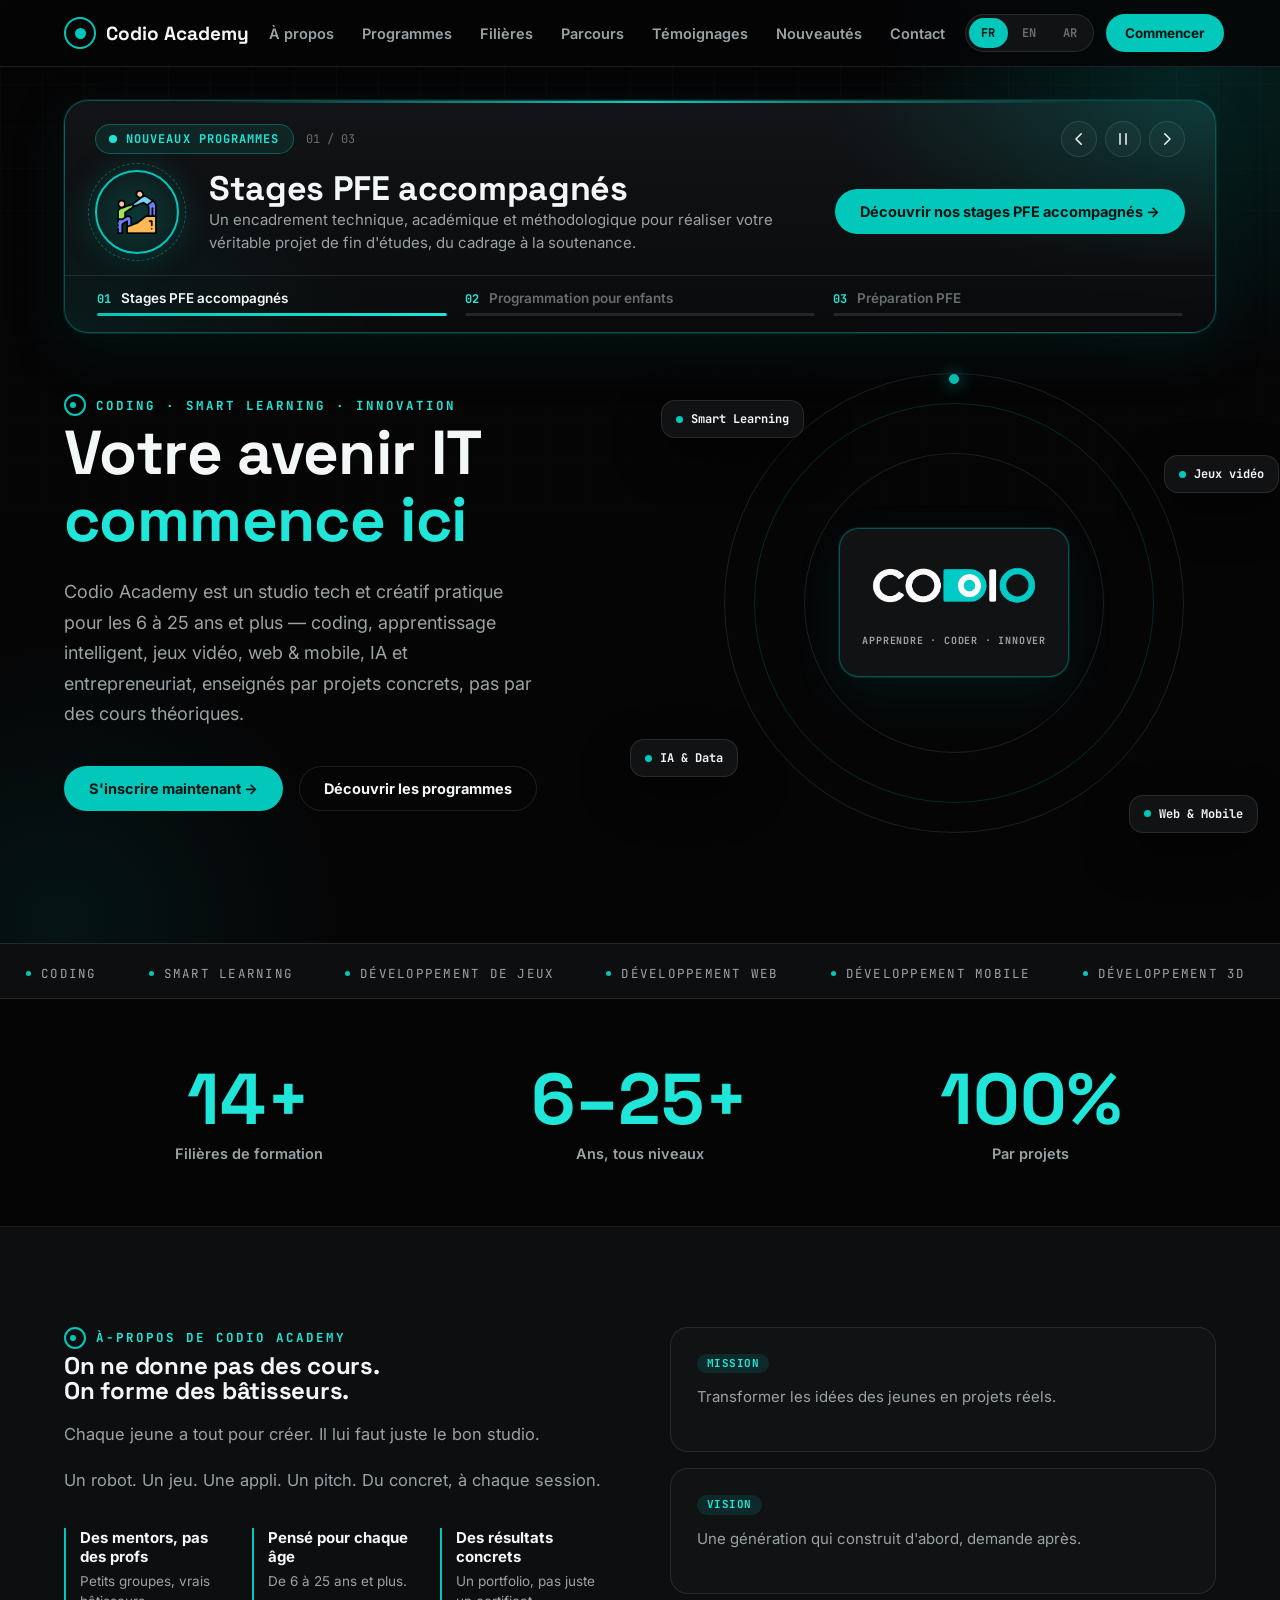
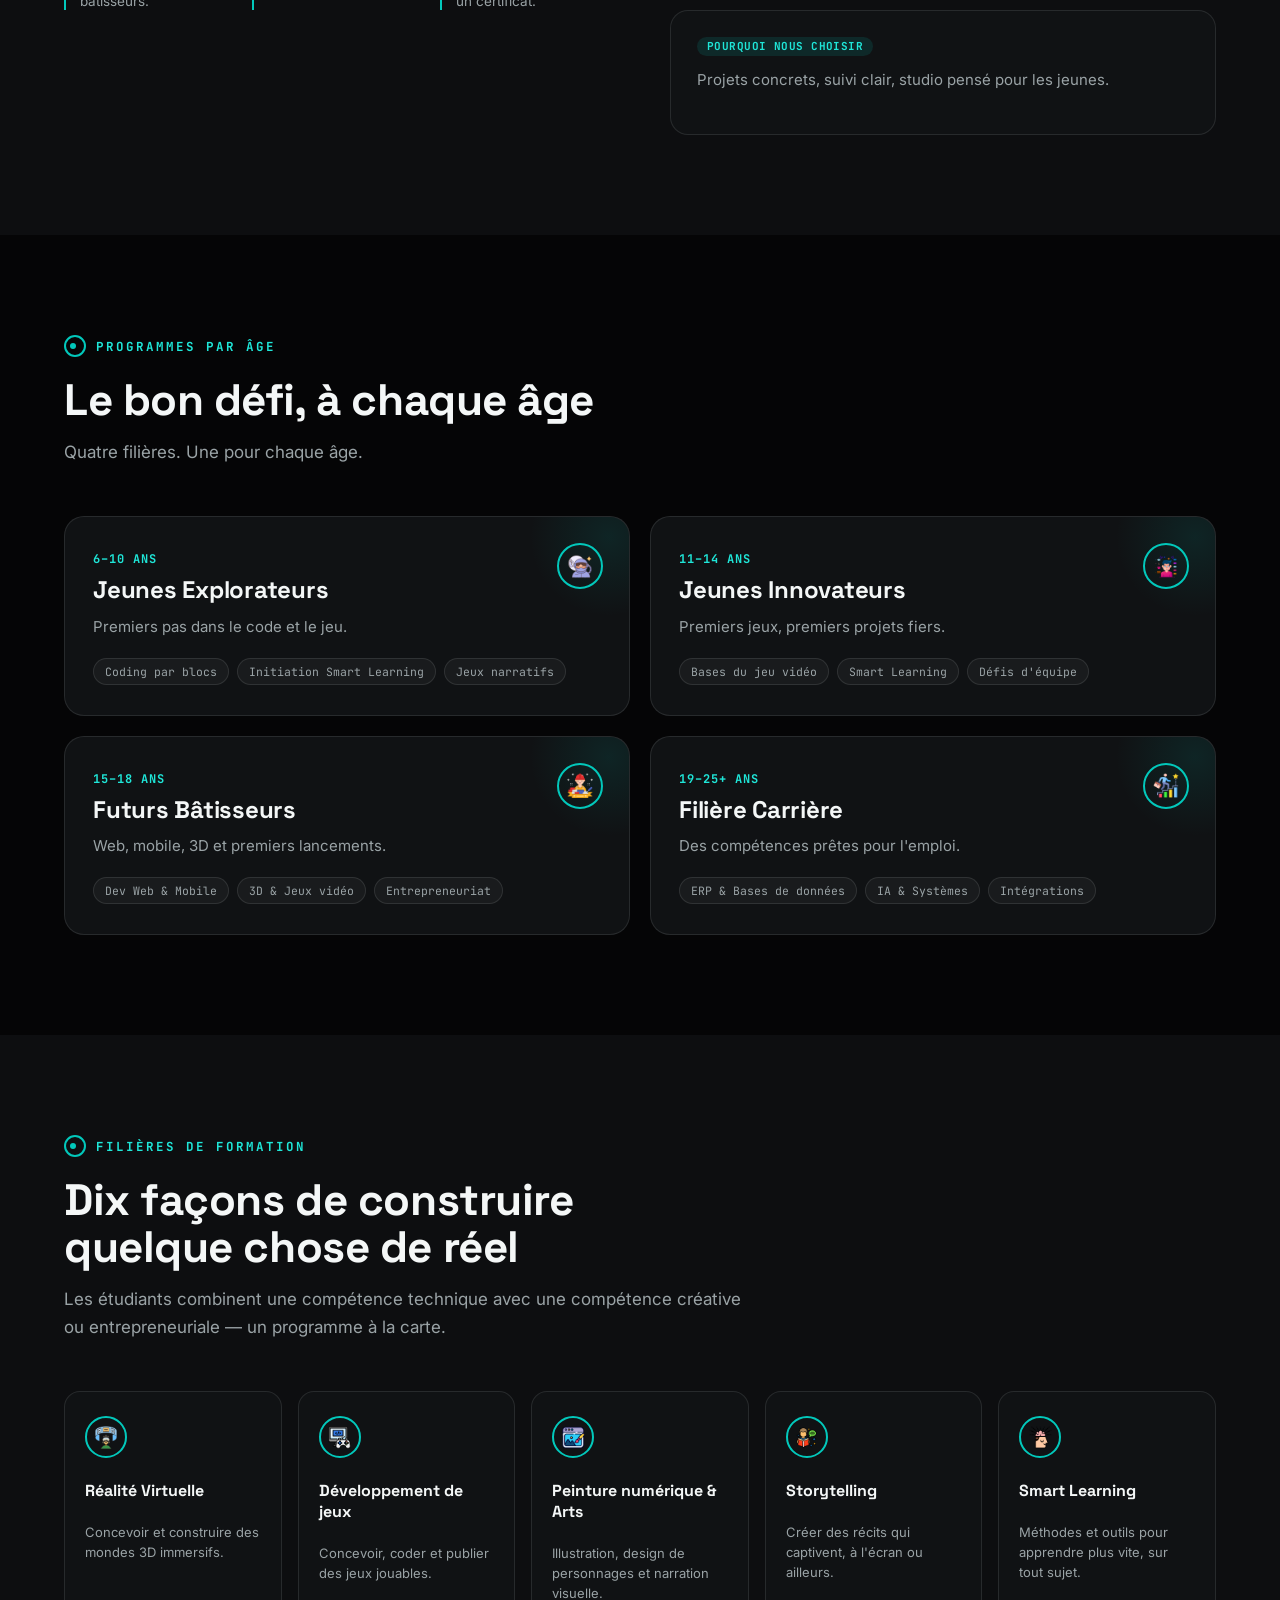
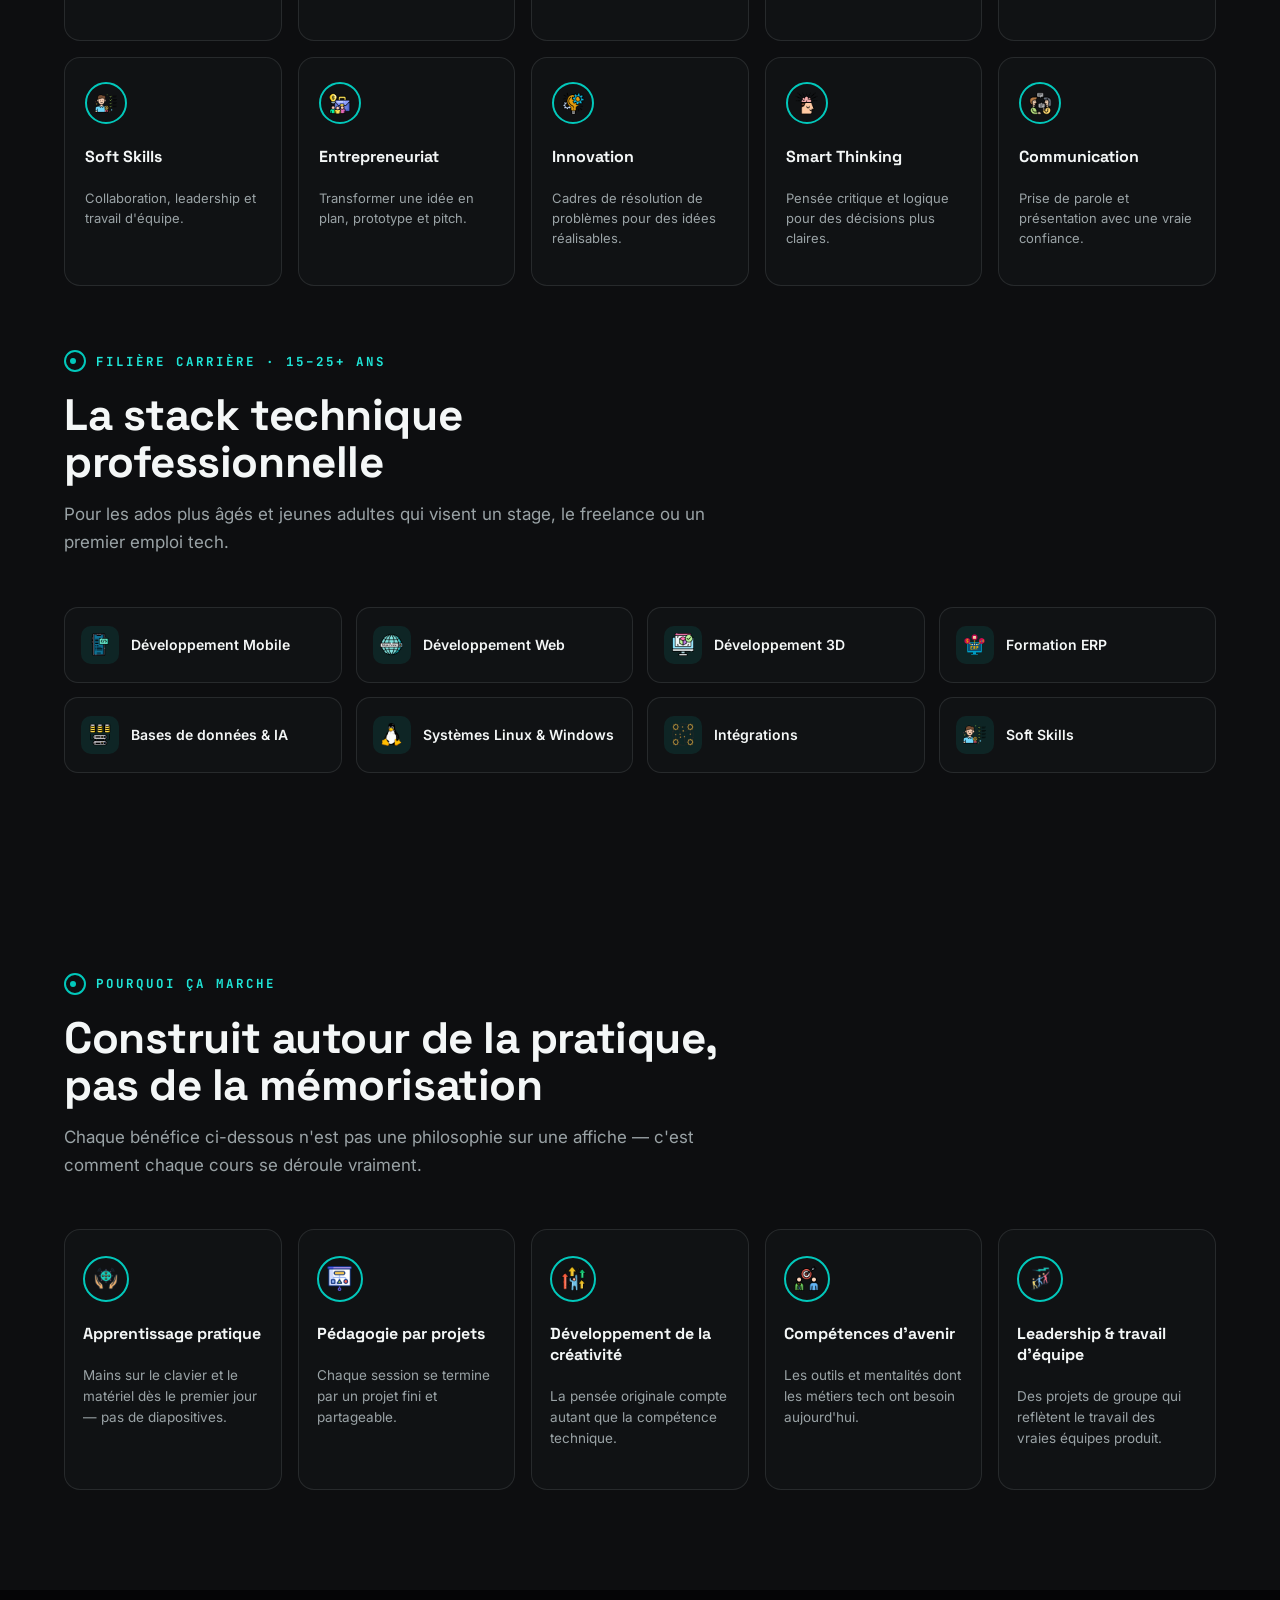
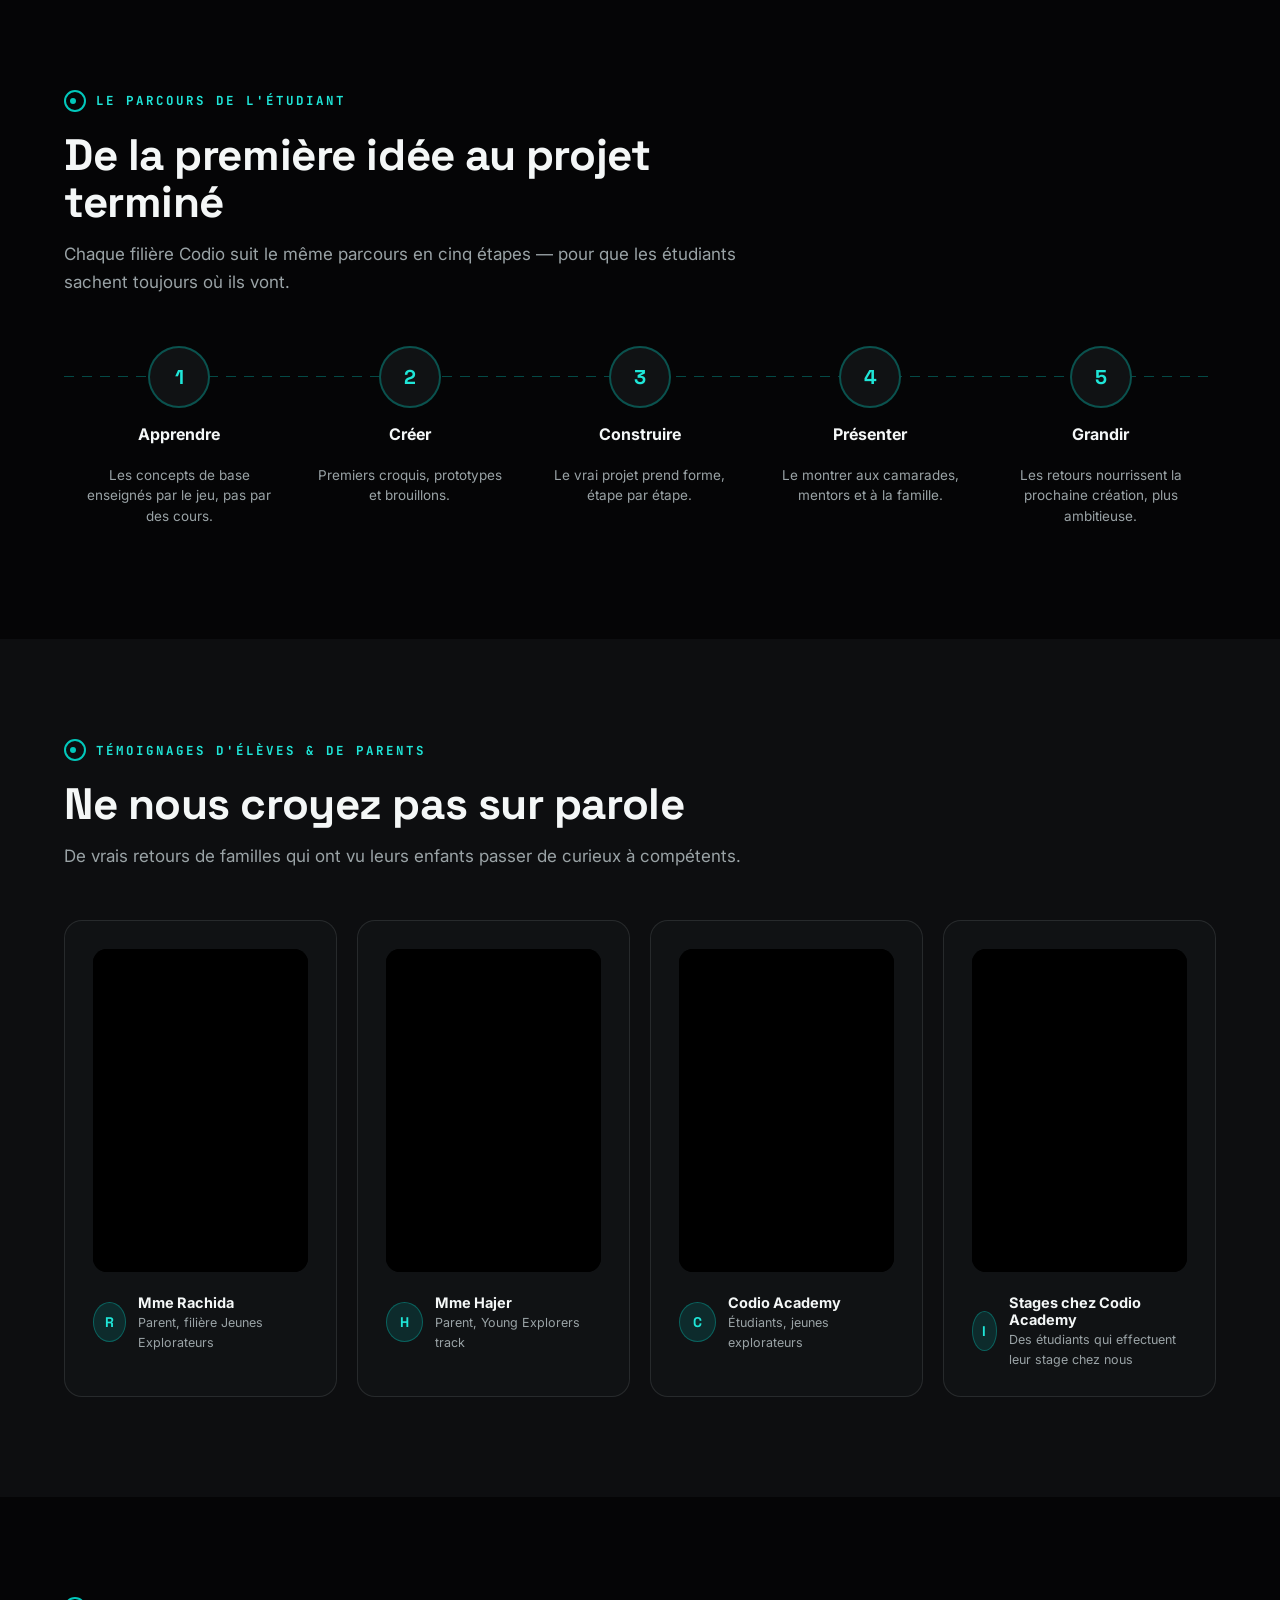
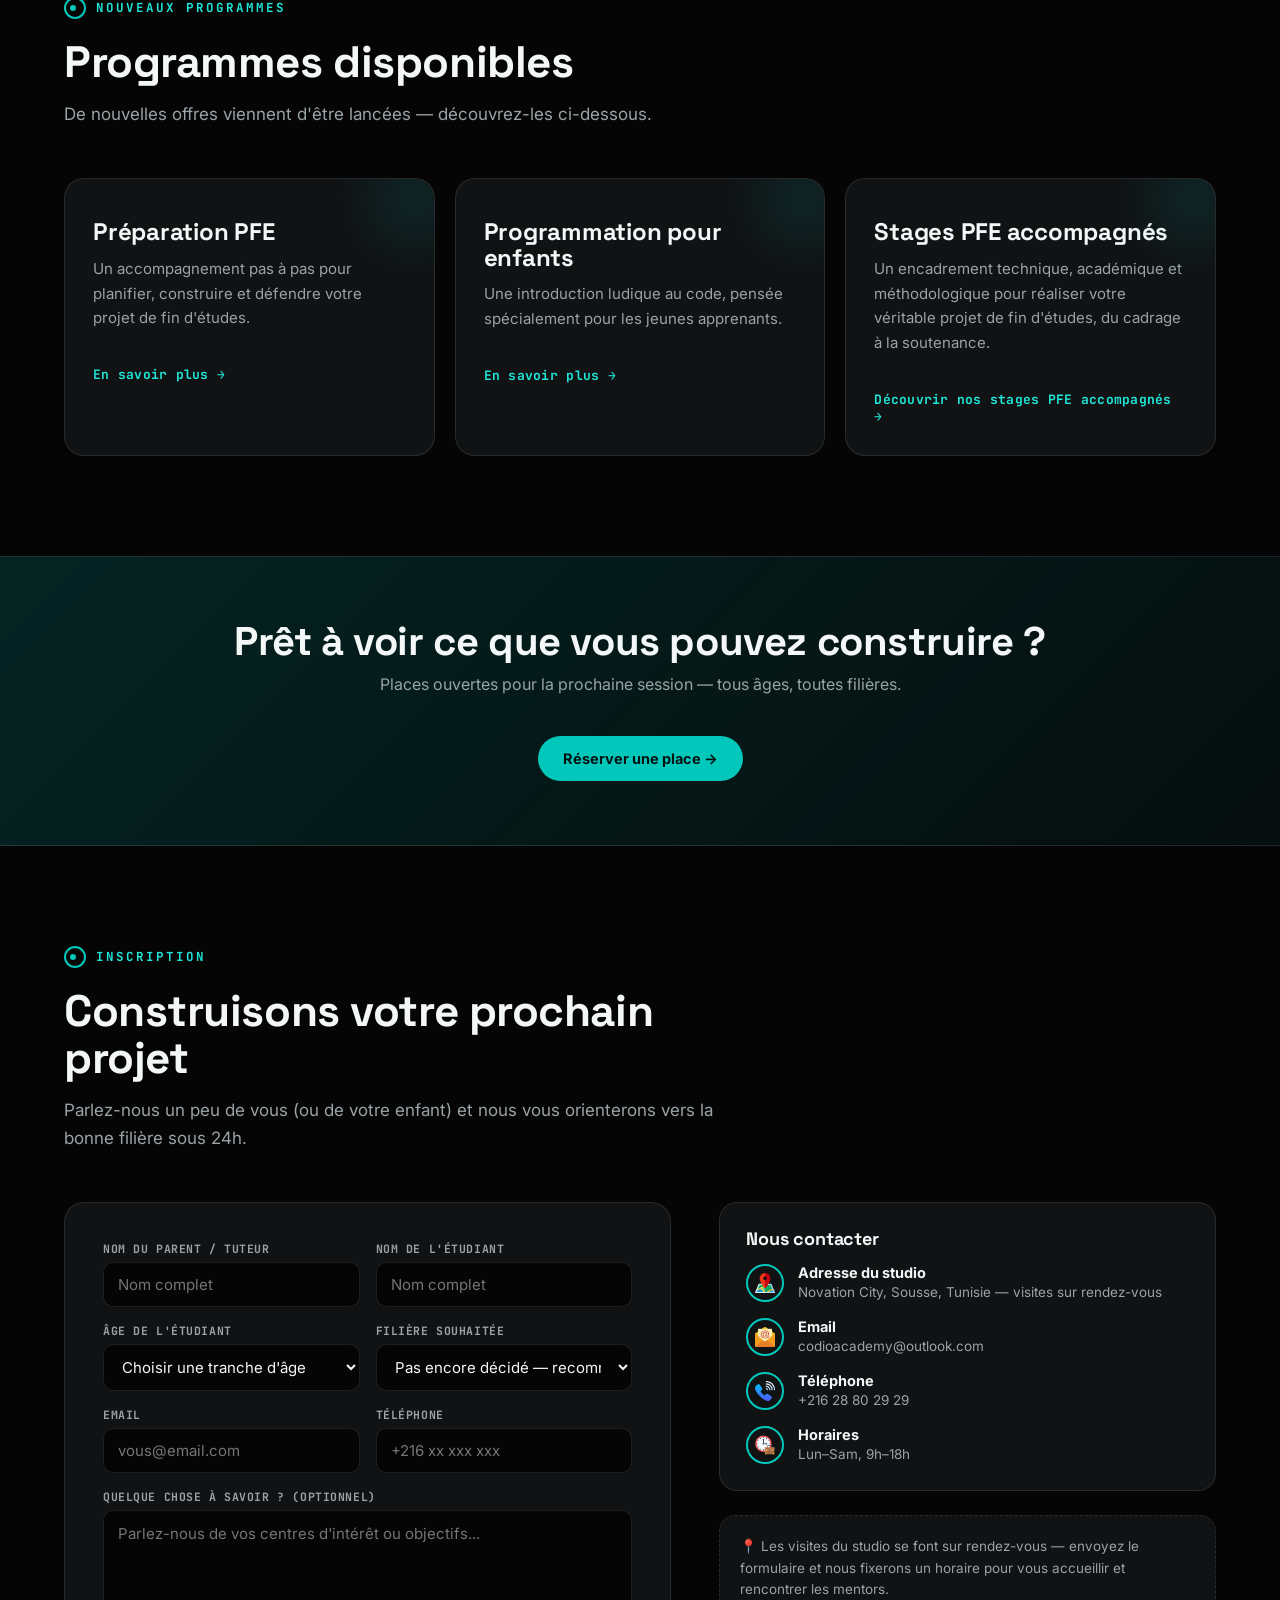
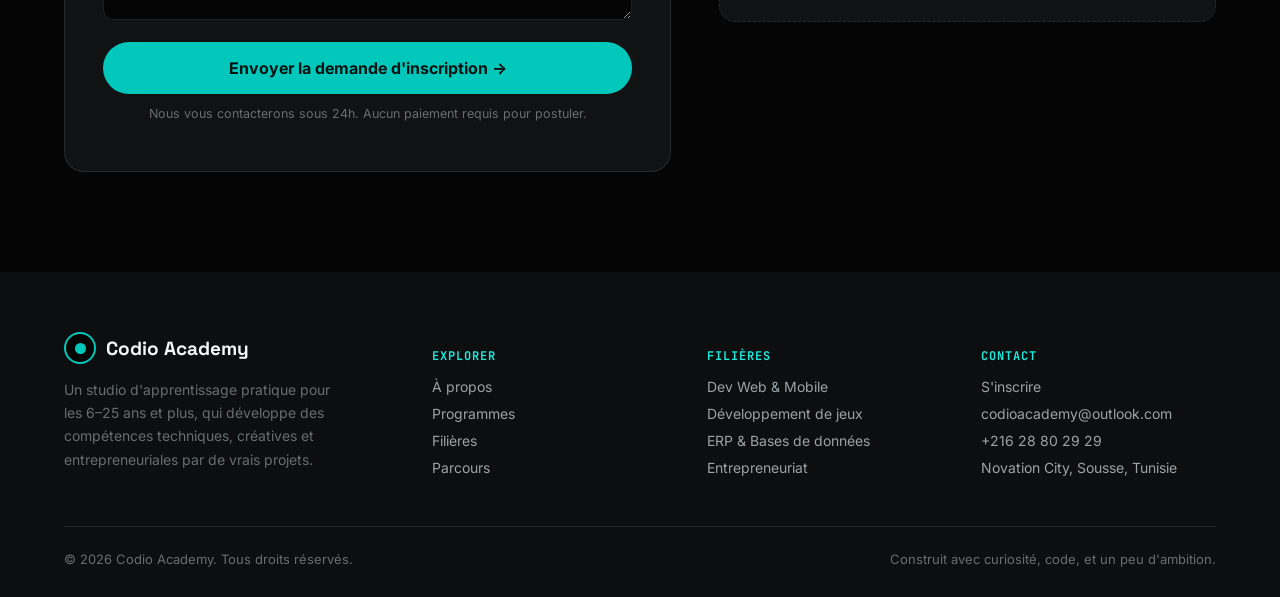
==== commit 6606f9b5: "Add interships video embeds to YouTube" ====
--- a/index.html
+++ b/index.html
@@ -304,14 +304,14 @@
              https://www.youtube.com/embed/XXXXXXXXXXX , https://www.youtube.com/shorts/XXXXXXXXXXX ou l'identifiant seul.
              Tant que data-youtube est vide, la carte affiche « Vidéo bientôt disponible ». Rien d'autre à modifier. -->
       <div class="testi-card reveal">
-        <div class="testi-video-wrap" data-youtube="">
+        <div class="testi-video-wrap" data-youtube="https://www.youtube.com/embed/VBDiR6ASqOI?rel=0&amp;modestbranding=1&amp;playsinline=1">
           <div class="testi-soon">
             <span class="testi-soon-ico" aria-hidden="true"><svg viewBox="0 0 24 24"><path d="M8 5l11 7-11 7z"/></svg></span>
             <span data-i18n="testi.soon">Vidéo bientôt disponible</span>
           </div>
         </div>
         <div class="testi-person">
-          <div class="testi-avatar">S</div>
+          <div class="testi-avatar">I</div>
           <div><strong data-i18n="testi.p4n">Stages chez Codio Academy</strong><span data-i18n="testi.p4r">Des étudiants qui effectuent leur stage chez nous</span></div>
         </div>
       </div>
